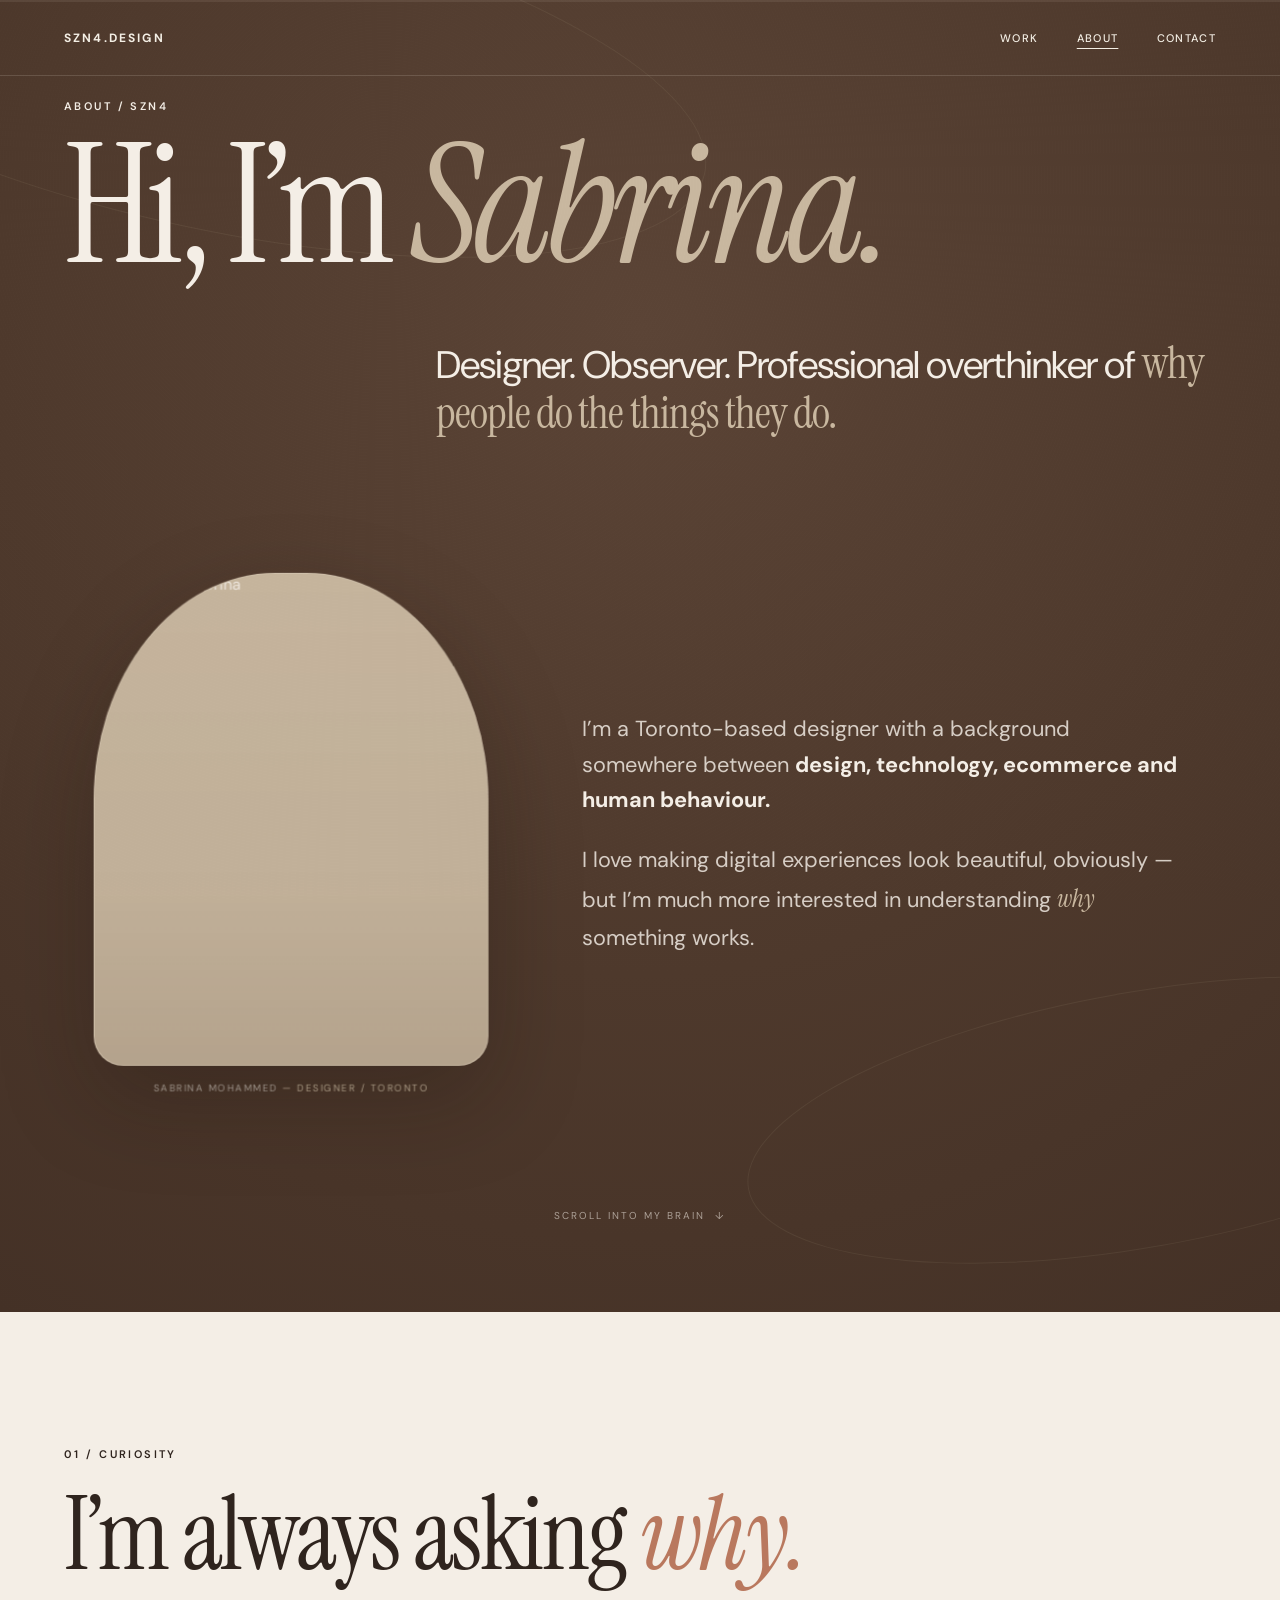
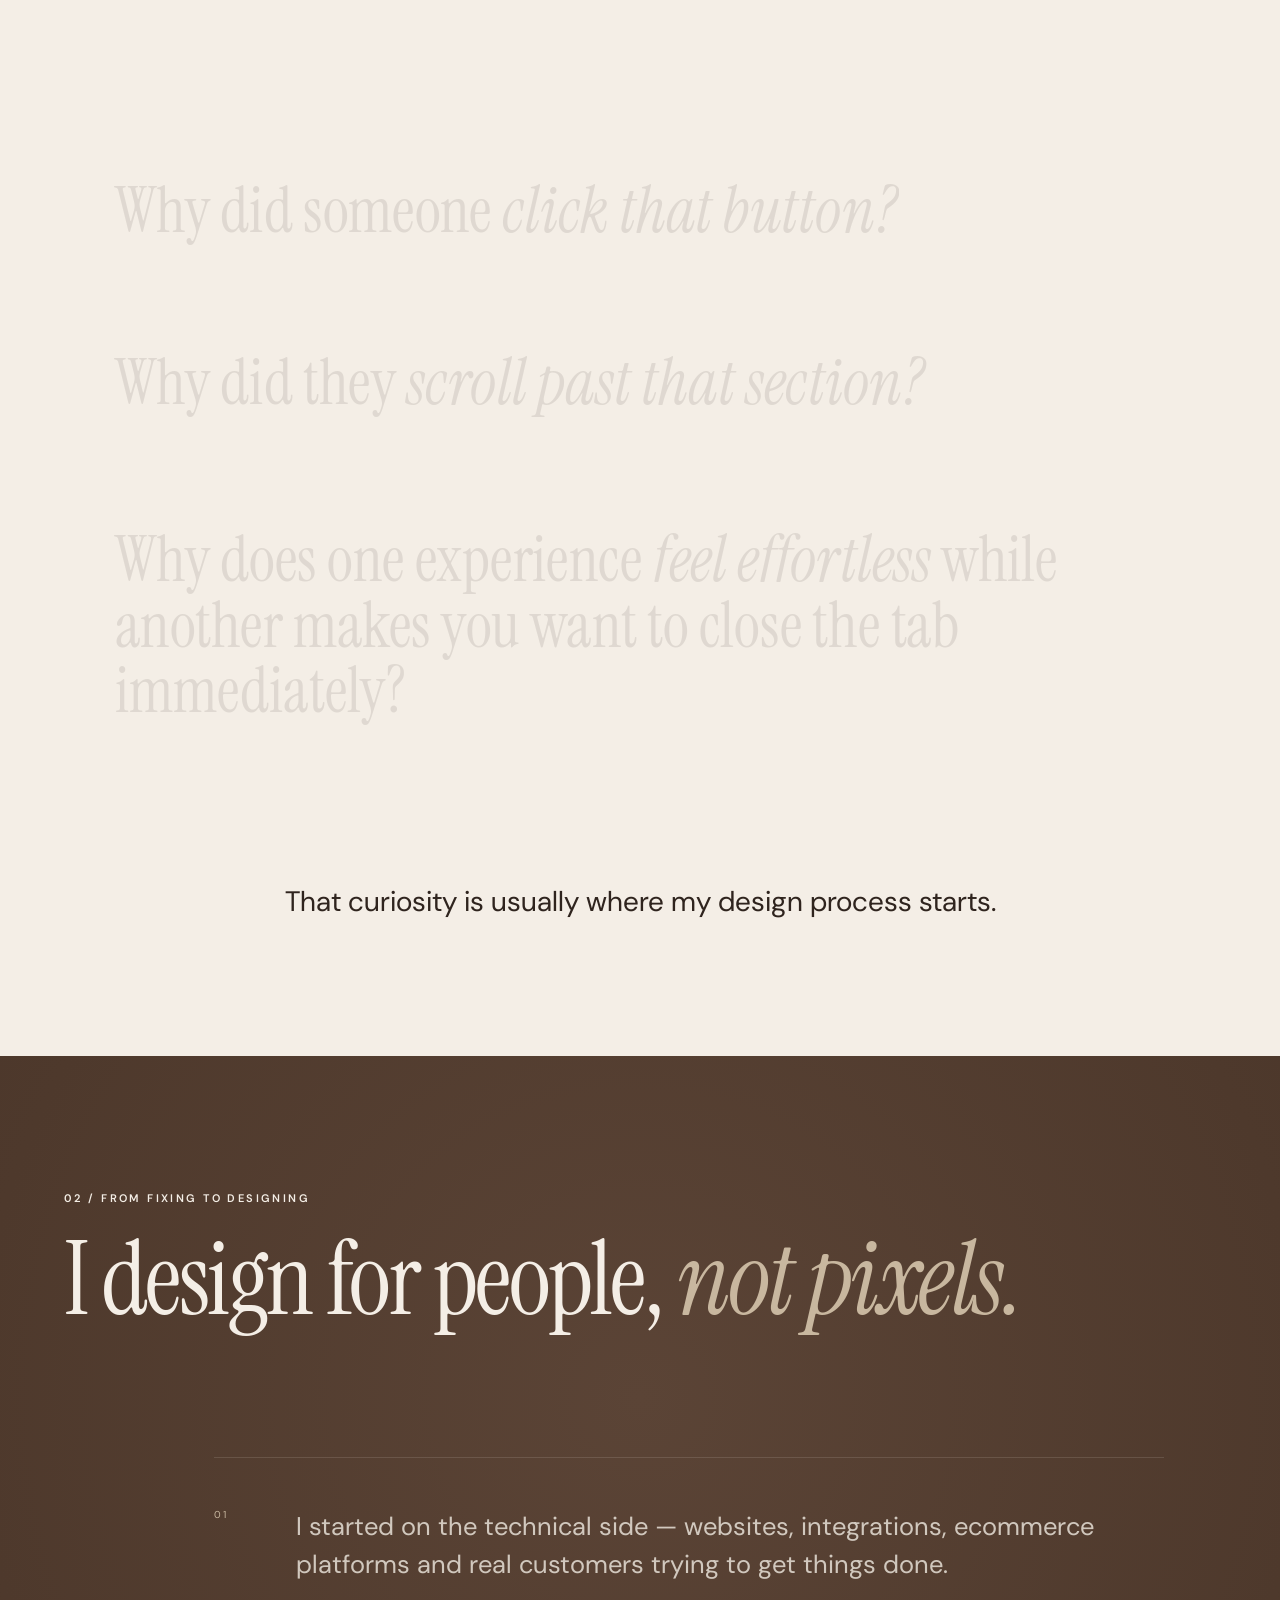
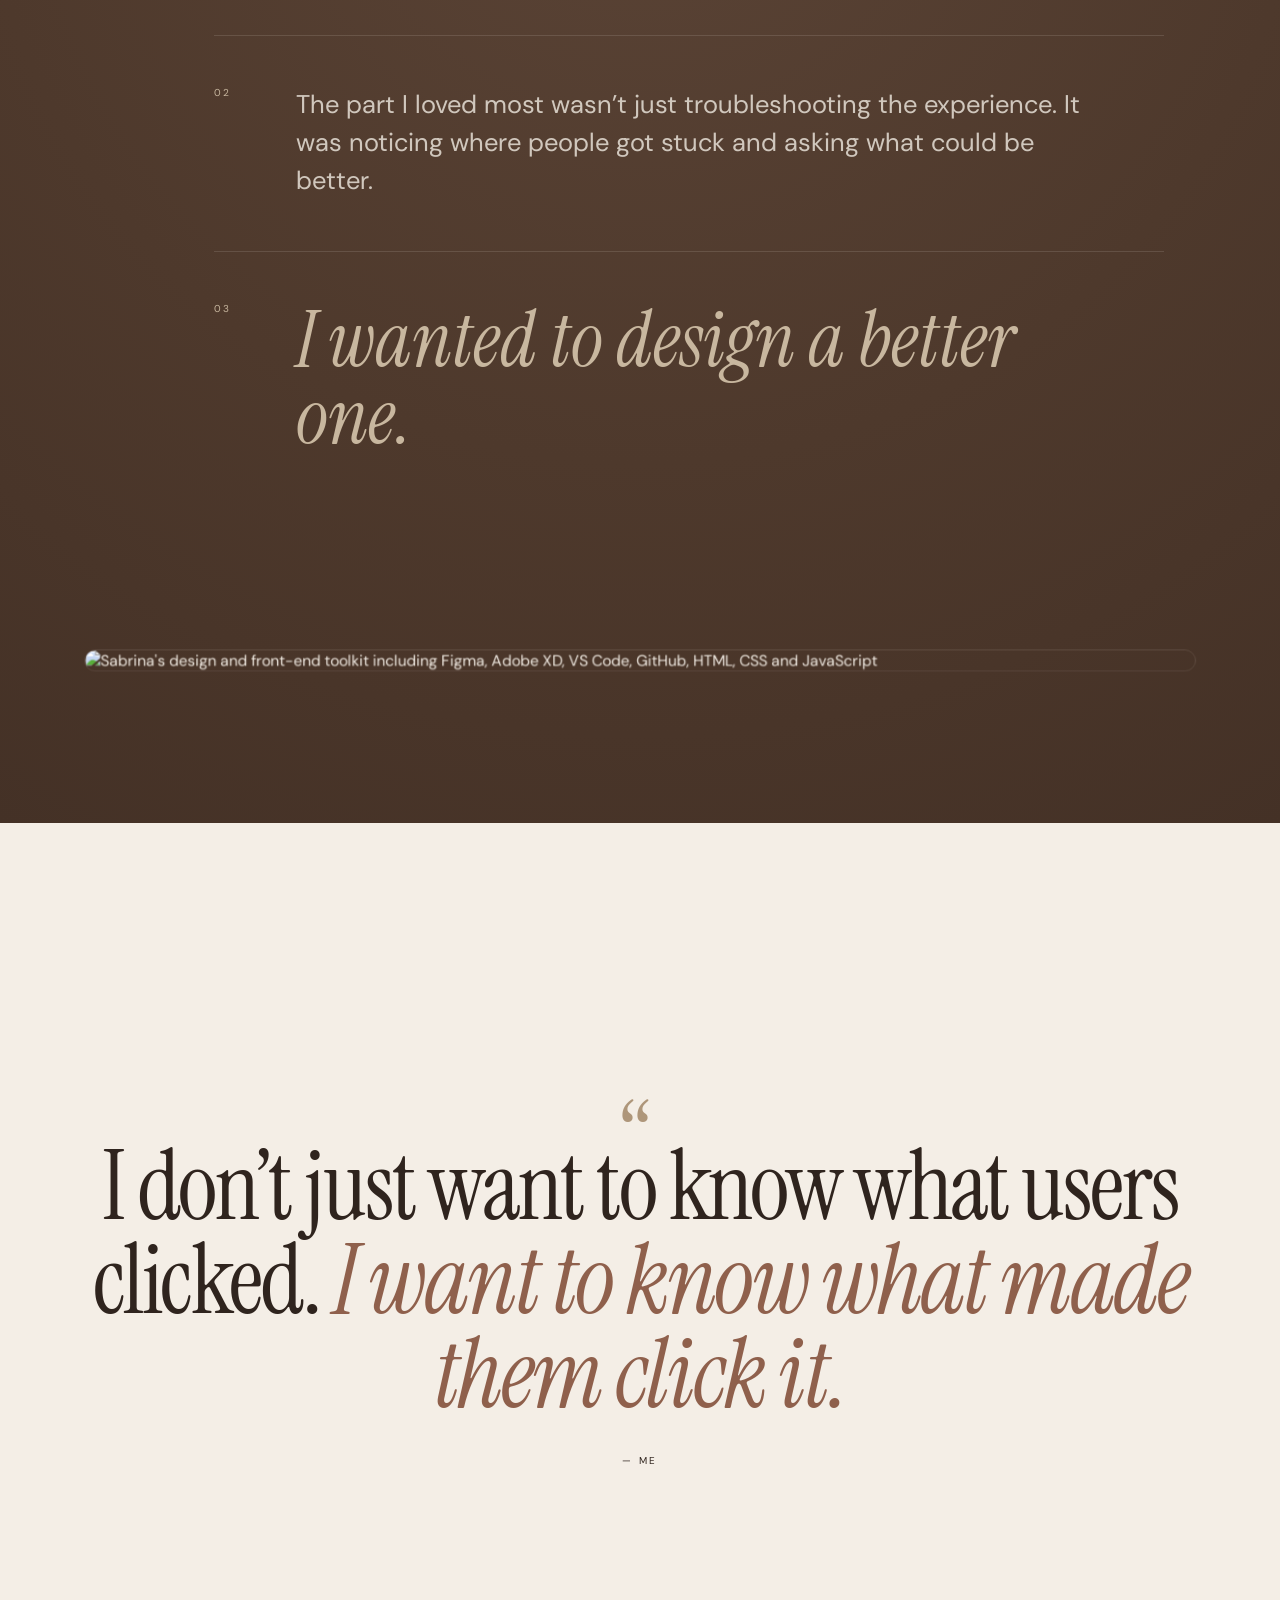
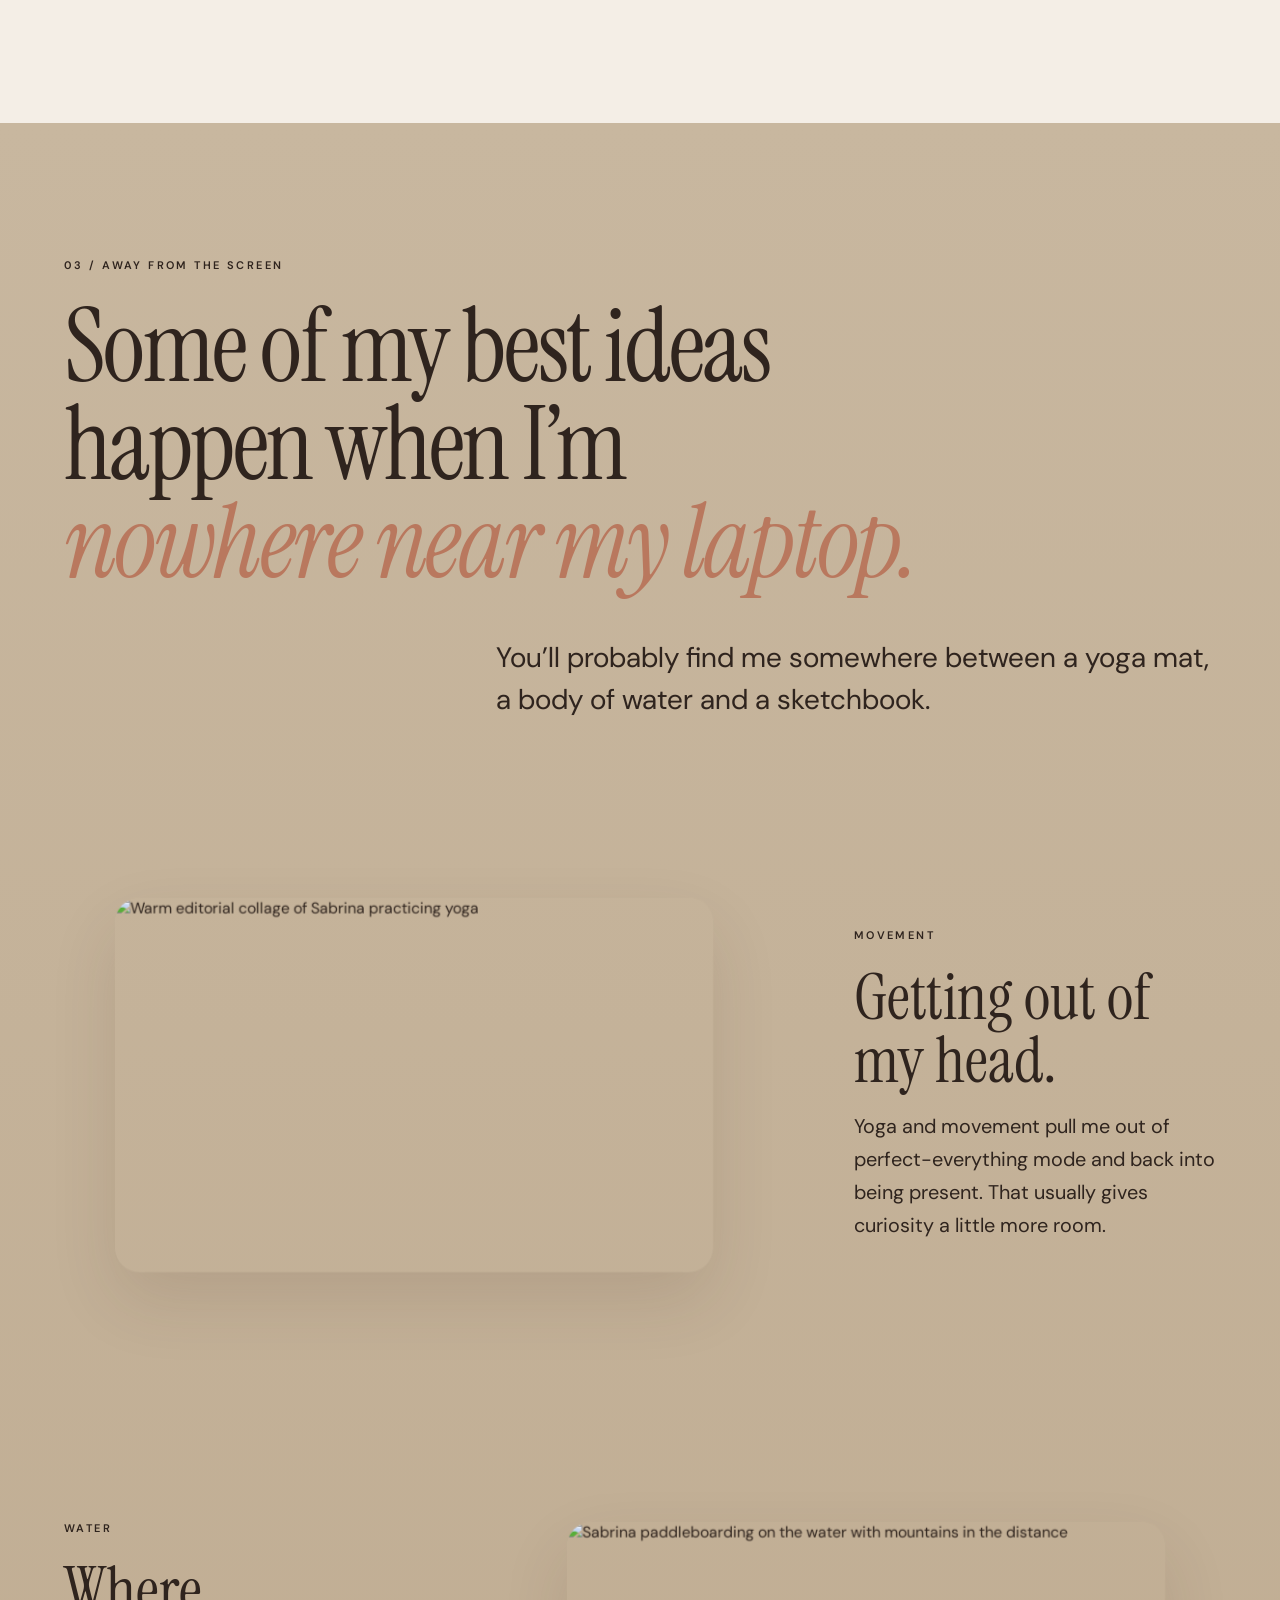
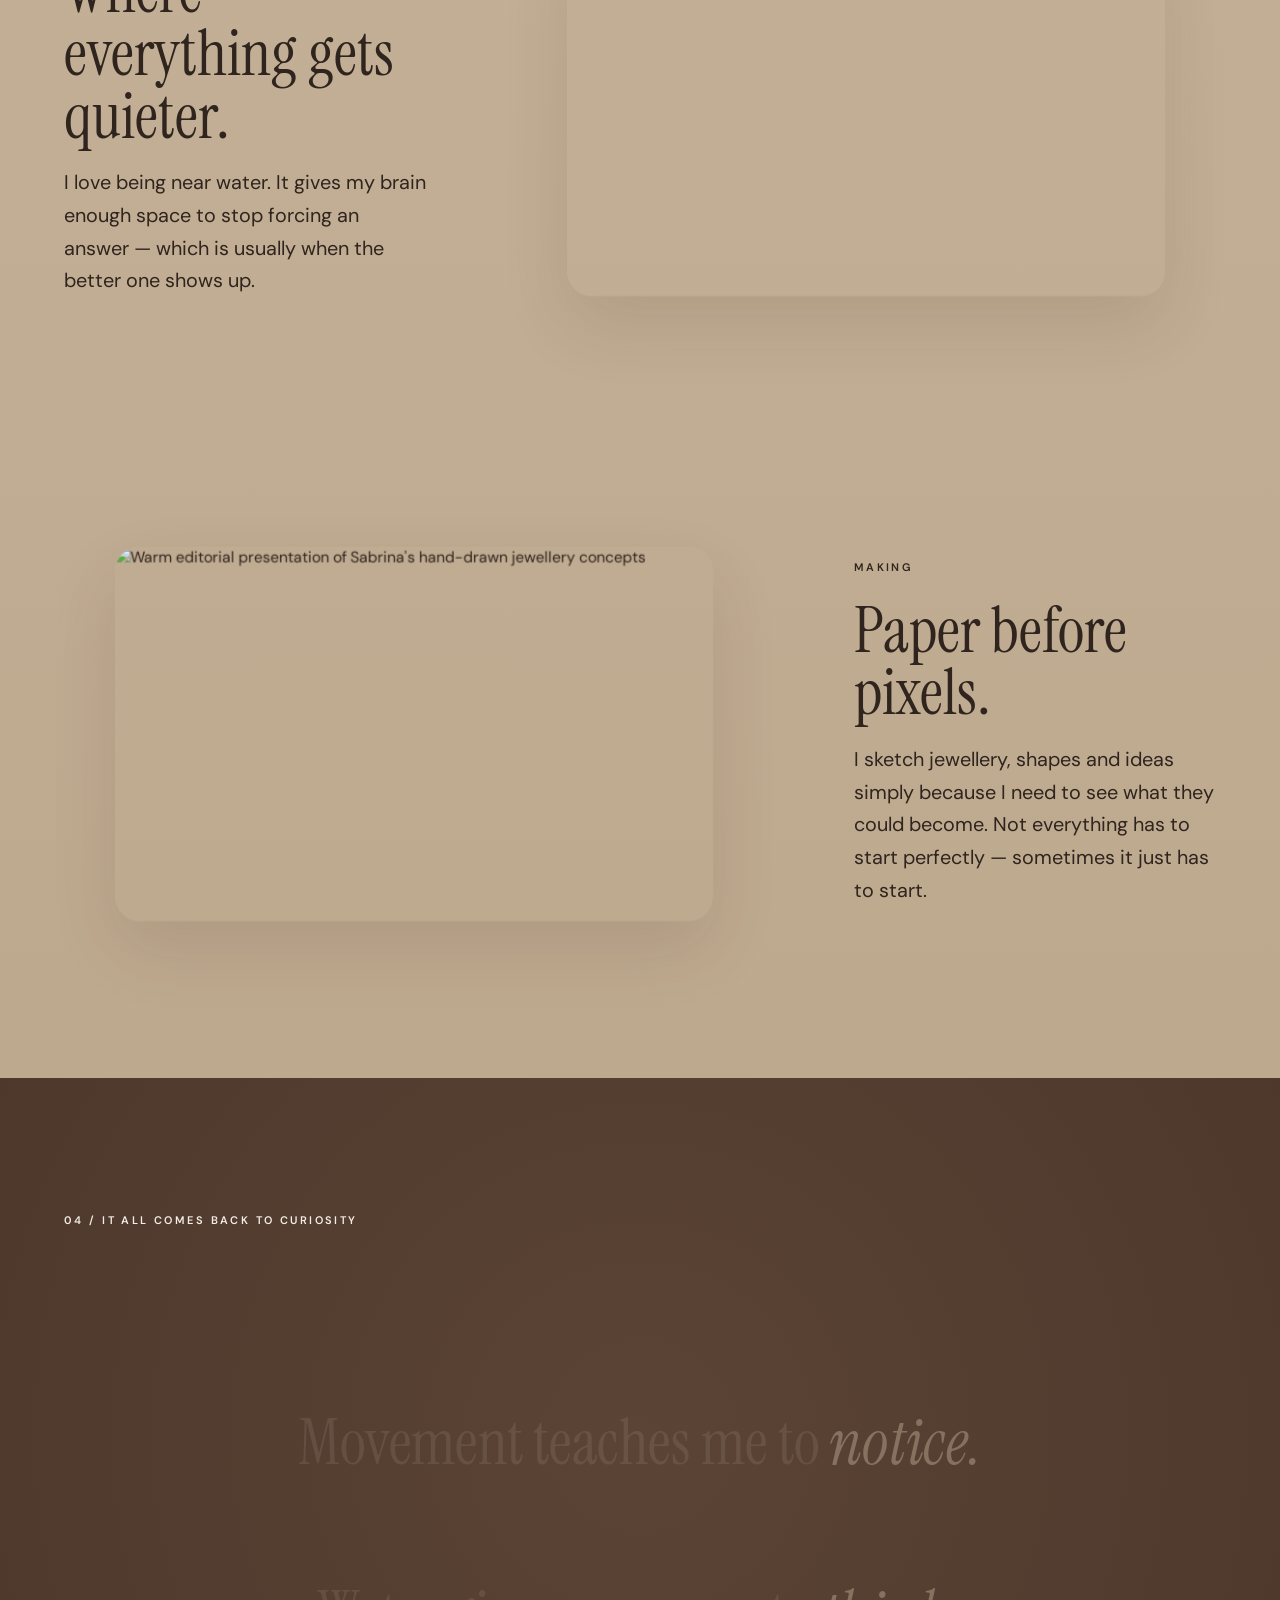
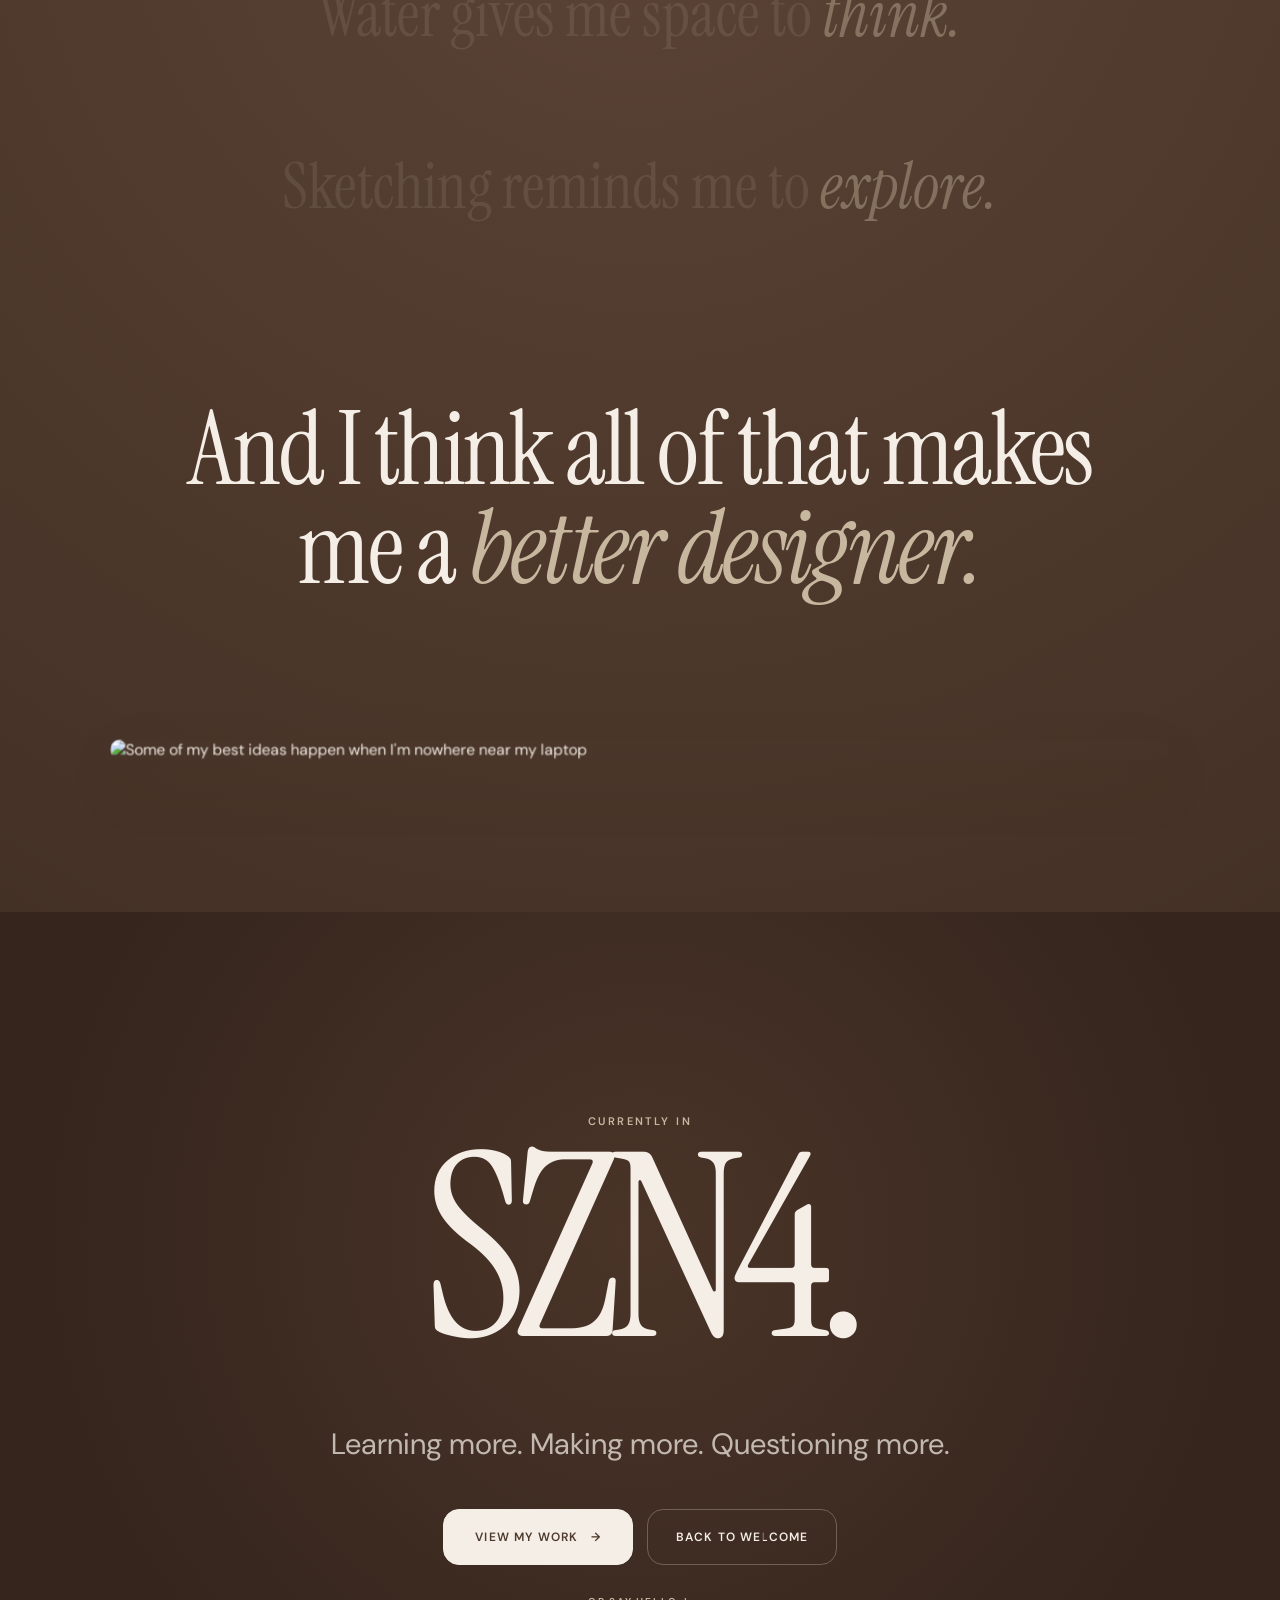
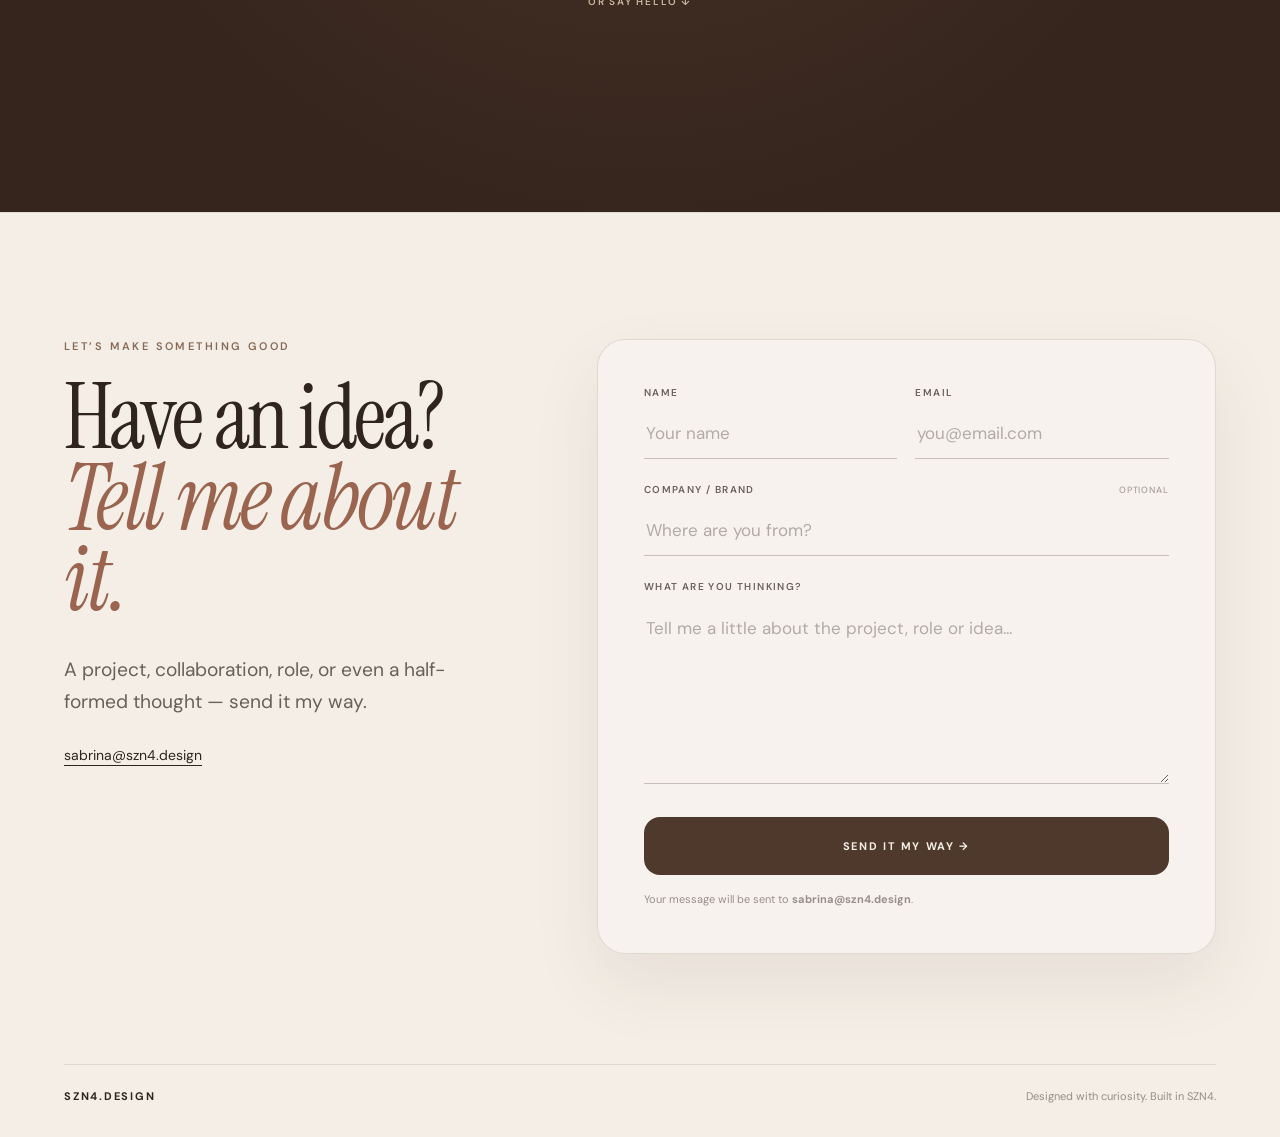
==== about-me/index.html @ 67b8a029 "Migrate all portfolio case studies to Vercel without chatbot" ====
<!DOCTYPE html>

<html lang="en">
<head>
<meta charset="utf-8"/>
<meta content="width=device-width, initial-scale=1, viewport-fit=cover" name="viewport"/>
<meta content="#4E392C" name="theme-color"/>
<meta content="About Sabrina — designer, observer, and professional overthinker of why people do the things they do." name="description"/>
<title>About Sabrina — SZN4.DESIGN</title>
<link href="https://fonts.googleapis.com" rel="preconnect"/>
<link crossorigin="" href="https://fonts.gstatic.com" rel="preconnect"/>
<link href="https://fonts.googleapis.com/css2?family=DM+Sans:wght@400;500;600;700&amp;family=Instrument+Serif:ital@0;1&amp;display=swap" rel="stylesheet"/>
<link href="/about-me/styles.css" rel="stylesheet"/>
<link href="/assets/site.css" rel="stylesheet"/><link href="https://www.szn4.design/about-me/" rel="canonical"/></head>
<body>
<div aria-hidden="true" class="grain"></div>
<div aria-hidden="true" class="scroll-progress"><span id="progressBar"></span></div>
<a class="skip-link" href="#main">Skip to content</a><header class="portfolio-nav"><a aria-label="SZN4 home" class="wordmark" href="/">SZN4.DESIGN</a><nav aria-label="Primary navigation"><a href="/ui-ux-projects/">Work</a><a aria-current="page" href="/about-me/">About</a><a href="/about-me/#contact">Contact</a></nav></header>
<main id="main">
<!-- CHAPTER 1: INTRO -->
<section class="chapter hero theme-dark" data-theme="dark">
<div aria-hidden="true" class="orbit orbit-a"></div>
<div aria-hidden="true" class="orbit orbit-b"></div>
<div class="hero-inner">
<p class="eyebrow reveal">ABOUT / SZN4</p>
<h1 class="hero-title reveal">
          Hi, I’m <em>Sabrina.</em>
</h1>
<p class="hero-deck reveal">
          Designer. Observer. Professional overthinker of
          <span>why people do the things they do.</span>
</p>
<div class="hero-profile">
<figure class="hero-portrait reveal image-focus">
<div class="portrait-frame">
<img alt="Portrait of Sabrina" fetchpriority="high" src="/about-me/assets/headshot-original.webp"/>
</div>
<figcaption>
              Sabrina Mohammed <span>— Designer / Toronto</span>
</figcaption>
</figure>
<div class="hero-intro reveal">
<p>
              I’m a Toronto-based designer with a background somewhere between
              <strong>design, technology, ecommerce and human behaviour.</strong>
</p>
<p>
              I love making digital experiences look beautiful, obviously —
              but I’m much more interested in understanding <em>why</em> something works.
            </p>
</div>
</div>
<a class="scroll-hint" href="#curiosity">
          SCROLL INTO MY BRAIN <span aria-hidden="true">↓</span>
</a>
</div>
</section>
<!-- CHAPTER 2: CURIOSITY -->
<section class="chapter theme-cream curiosity-section" data-theme="cream" id="curiosity">
<div class="section-shell">
<p class="eyebrow reveal">01 / CURIOSITY</p>
<h2 class="display-serif reveal">
          I’m always asking <em>why.</em>
</h2>
<div aria-label="Questions that shape Sabrina's design process" class="question-stack">
<p class="focus-line">Why did someone <em>click that button?</em></p>
<p class="focus-line">Why did they <em>scroll past that section?</em></p>
<p class="focus-line">
            Why does one experience <em>feel effortless</em> while another makes you
            want to close the tab immediately?
          </p>
</div>
<p class="chapter-close reveal">
          That curiosity is usually where my design process starts.
        </p>
</div>
</section>
<!-- CHAPTER 3: PROFESSIONAL STORY -->
<section class="chapter theme-dark story-section" data-theme="dark">
<div class="section-shell story-grid">
<div class="story-copy">
<p class="eyebrow reveal">02 / FROM FIXING TO DESIGNING</p>
<h2 class="display-serif reveal">I design for people, <em>not pixels.</em></h2>
<div class="story-steps">
<div class="story-step reveal">
<span>01</span>
<p>
                I started on the technical side — websites, integrations,
                ecommerce platforms and real customers trying to get things done.
              </p>
</div>
<div class="story-step reveal">
<span>02</span>
<p>
                The part I loved most wasn’t just troubleshooting the experience.
                It was noticing where people got stuck and asking what could be better.
              </p>
</div>
<div class="story-step story-step-big reveal">
<span>03</span>
<p><em>I wanted to design a better one.</em></p>
</div>
</div>
</div>
<figure class="tools-card reveal image-focus">
<img alt="Sabrina's design and front-end toolkit including Figma, Adobe XD, VS Code, GitHub, HTML, CSS and JavaScript" loading="lazy" src="/about-me/assets/tools-editorial.webp"/>
</figure>
</div>
</section>
<!-- CHAPTER BREAK: QUOTE -->
<section class="chapter quote-chapter theme-cream" data-theme="cream">
<div class="quote-wrap">
<p class="quote-mark reveal">“</p>
<blockquote class="reveal">
          I don’t just want to know what users clicked.
          <em>I want to know what made them click it.</em>
</blockquote>
<p class="quote-credit reveal">— ME</p>
</div>
</section>
<!-- CHAPTER 4: AWAY FROM SCREEN -->
<section class="chapter theme-sand offscreen-section" data-theme="sand">
<div class="section-shell">
<p class="eyebrow reveal">03 / AWAY FROM THE SCREEN</p>
<h2 class="display-serif reveal">
          Some of my best ideas happen when I’m
          <em>nowhere near my laptop.</em>
</h2>
<p class="section-lede reveal">
          You’ll probably find me somewhere between a yoga mat, a body of water
          and a sketchbook.
        </p>
<div class="life-story">
<article class="life-row">
<figure class="life-image reveal image-focus">
<img alt="Warm editorial collage of Sabrina practicing yoga" loading="lazy" src="/about-me/assets/yoga-editorial-user.webp"/>
</figure>
<div class="life-copy reveal">
<p class="mini-label">MOVEMENT</p>
<h3>Getting out of my head.</h3>
<p>
                Yoga and movement pull me out of perfect-everything mode and back
                into being present. That usually gives curiosity a little more room.
              </p>
</div>
</article>
<article class="life-row life-row-reverse">
<figure class="life-image reveal image-focus">
<img alt="Sabrina paddleboarding on the water with mountains in the distance" loading="lazy" src="/about-me/assets/water-editorial.webp"/>
</figure>
<div class="life-copy reveal">
<p class="mini-label">WATER</p>
<h3>Where everything gets quieter.</h3>
<p>
                I love being near water. It gives my brain enough space to stop
                forcing an answer — which is usually when the better one shows up.
              </p>
</div>
</article>
<article class="life-row">
<figure class="life-image reveal image-focus">
<img alt="Warm editorial presentation of Sabrina's hand-drawn jewellery concepts" loading="lazy" src="/about-me/assets/sketches-editorial.webp"/>
</figure>
<div class="life-copy reveal">
<p class="mini-label">MAKING</p>
<h3>Paper before pixels.</h3>
<p>
                I sketch jewellery, shapes and ideas simply because I need to see
                what they could become. Not everything has to start perfectly —
                sometimes it just has to start.
              </p>
</div>
</article>
</div>
</div>
</section>
<!-- CHAPTER 5: TIE IT TOGETHER -->
<section class="chapter theme-dark synthesis-section" data-theme="dark">
<div class="section-shell synthesis">
<p class="eyebrow reveal">04 / IT ALL COMES BACK TO CURIOSITY</p>
<div class="synthesis-lines">
<p class="focus-line">Movement teaches me to <em>notice.</em></p>
<p class="focus-line">Water gives me space to <em>think.</em></p>
<p class="focus-line">Sketching reminds me to <em>explore.</em></p>
</div>
<h2 class="display-serif final-thought reveal">
          And I think all of that makes me a
          <em>better designer.</em>
</h2>
<figure class="ideas-banner reveal image-focus">
<img alt="Some of my best ideas happen when I'm nowhere near my laptop" loading="lazy" src="/about-me/assets/ideas-banner.webp"/>
</figure>
</div>
</section>
<!-- CHAPTER 6: ENDING -->
<section class="chapter finale theme-deep" data-theme="deep">
<div class="finale-inner">
<p class="eyebrow reveal">CURRENTLY IN</p>
<h2 class="szn4 reveal">SZN4.</h2>
<p class="finale-copy reveal">
          Learning more. Making more. Questioning more.
        </p>
<div class="finale-actions reveal">
<a class="button button-primary" href="/ui-ux-projects/">
            VIEW MY WORK <span aria-hidden="true">→</span>
</a>
<a class="button button-secondary" href="/">
            BACK TO WELCOME
          </a>
</div>
<a class="text-link reveal" href="#contact">OR SAY HELLO ↓</a>
</div>
</section>
</main>
<footer class="contact-footer" id="contact">
<div class="contact-shell">
<div class="contact-intro reveal">
<p class="eyebrow">LET’S MAKE SOMETHING GOOD</p>
<h2>Have an idea?<br/><em>Tell me about it.</em></h2>
<p>
          A project, collaboration, role, or even a half-formed thought —
          send it my way.
        </p>
<a class="contact-email" href="mailto:sabrina@szn4.design">
          sabrina@szn4.design
        </a>
</div>
<form action="https://formsubmit.co/sabrina@szn4.design" class="contact-form reveal" method="POST">
<input name="_subject" type="hidden" value="New portfolio inquiry — SZN4.DESIGN"/>
<input name="_template" type="hidden" value="table"/>
<input name="_captcha" type="hidden" value="false"/>
<input name="_next" type="hidden" value="https://www.szn4.design/about-me/?sent=1#contact"/>
<input aria-hidden="true" aria-label="Leave this field empty" autocomplete="off" class="honeypot" name="_honey" tabindex="-1" type="text"/>
<div class="form-row">
<label>
<span>Name</span>
<input autocomplete="name" name="name" placeholder="Your name" required="" type="text"/>
</label>
<label>
<span>Email</span>
<input autocomplete="email" name="email" placeholder="you@email.com" required="" type="email"/>
</label>
</div>
<label>
<span>Company / Brand <small>optional</small></span>
<input autocomplete="organization" name="company" placeholder="Where are you from?" type="text"/>
</label>
<label>
<span>What are you thinking?</span>
<textarea name="message" placeholder="Tell me a little about the project, role or idea..." required="" rows="6"></textarea>
</label>
<button class="form-submit" type="submit">
          SEND IT MY WAY <span aria-hidden="true">→</span>
</button>
<p class="form-note">
          Your message will be sent to <strong>sabrina@szn4.design</strong>.
        </p>
<p class="form-success" hidden="" id="formSuccess" role="status">
          Thank you — your note is on its way. ✦
        </p>
</form>
</div>
<div class="footer-bottom">
<a class="footer-wordmark" href="/">SZN4.DESIGN</a>
<p>Designed with curiosity. Built in SZN4.</p>
</div>
</footer>
<script src="/about-me/script.js"></script>
</body>
</html>
---- about-me/styles.css ----
/* ======================================================
   SZN4 ABOUT — STORYTELLING V1
   Editorial + warm + responsive
   ====================================================== */

:root {
  --brown: #4E392C;
  --brown-soft: #5B4436;
  --brown-deep: #35251D;
  --cream: #F4EEE6;
  --cream-2: #EDE2D4;
  --sand: #C8B79F;
  --sand-deep: #AE967A;
  --ink: #2F241E;
  --terracotta: #B9785E;
  --page: clamp(20px, 5vw, 74px);
  --shell: 1280px;
  --radius: clamp(18px, 2vw, 30px);
}

* { box-sizing: border-box; }

html {
  scroll-behavior: smooth;
  background: var(--brown);
}

body {
  margin: 0;
  overflow-x: hidden;
  background: var(--brown);
  color: var(--cream);
  font-family: "DM Sans", Arial, sans-serif;
  transition: background-color .75s ease, color .75s ease;
}

img {
  display: block;
  width: 100%;
  height: auto;
}

a { color: inherit; }

::selection {
  background: var(--terracotta);
  color: var(--cream);
}

/* ---------- GLOBAL AMBIENCE ---------- */

.grain {
  position: fixed;
  inset: 0;
  z-index: 30;
  pointer-events: none;
  opacity: .025;
  mix-blend-mode: soft-light;
  background-image:
    repeating-radial-gradient(
      circle at 30% 20%,
      rgba(255,255,255,.95) 0 .65px,
      transparent .65px 3px
    );
}

.scroll-progress {
  position: fixed;
  top: 0;
  left: 0;
  right: 0;
  height: 2px;
  z-index: 100;
  background: rgba(244,238,230,.08);
}

.scroll-progress span {
  display: block;
  width: 0;
  height: 100%;
  background: var(--sand);
  transform-origin: left;
}

.site-nav {
  position: fixed;
  z-index: 90;
  inset: 0 0 auto;
  padding:
    max(18px, env(safe-area-inset-top))
    var(--page)
    16px;
  display: flex;
  align-items: center;
  justify-content: space-between;
  gap: 24px;
  color: var(--cream);
  mix-blend-mode: difference;
  pointer-events: none;
}

.site-nav a { pointer-events: auto; }

.wordmark {
  font-size: 12px;
  font-weight: 700;
  letter-spacing: .17em;
  text-decoration: none;
}

.site-nav nav {
  display: flex;
  gap: 22px;
}

.site-nav nav a {
  font-size: 11px;
  letter-spacing: .15em;
  text-transform: uppercase;
  text-decoration: none;
  opacity: .6;
  transition: opacity .2s ease;
}

.site-nav nav a:hover,
.site-nav nav a.is-current { opacity: 1; }

.chapter {
  position: relative;
  min-height: 100svh;
  overflow: clip;
}

.section-shell {
  width: min(calc(100% - (var(--page) * 2)), var(--shell));
  margin-inline: auto;
  padding-block: clamp(110px, 15vh, 190px);
}

/* ---------- THEMES ---------- */

.theme-dark {
  background:
    radial-gradient(circle at 50% 25%, var(--brown-soft), var(--brown) 55%, #443126 100%);
  color: var(--cream);
}

.theme-cream {
  background: var(--cream);
  color: var(--ink);
}

.theme-sand {
  background:
    linear-gradient(180deg, #C8B79F 0%, #BDA98E 100%);
  color: #2F241E;
}

.theme-deep {
  background:
    radial-gradient(circle at 50% 36%, #4A3428 0%, var(--brown-deep) 70%);
  color: var(--cream);
}

/* ---------- TYPE ---------- */

.eyebrow,
.mini-label {
  margin: 0 0 24px;
  font-size: 11px;
  line-height: 1.4;
  font-weight: 600;
  letter-spacing: .22em;
  text-transform: uppercase;
}

.display-serif {
  margin: 0;
  max-width: 1050px;
  font-family: "Instrument Serif", Georgia, serif;
  font-size: clamp(54px, 8vw, 118px);
  line-height: .96;
  font-weight: 400;
  letter-spacing: -.025em;
  text-wrap: balance;
}

.display-serif em {
  font-weight: 400;
  color: var(--terracotta);
}

.theme-dark .display-serif em,
.theme-deep .display-serif em {
  color: var(--sand);
}

/* ---------- REVEALS ---------- */

.motion-ready .reveal {
  opacity: 0;
  transform: translateY(30px);
  filter: blur(4px);
  transition:
    opacity .85s cubic-bezier(.2,.7,.2,1),
    transform .85s cubic-bezier(.2,.7,.2,1),
    filter .85s cubic-bezier(.2,.7,.2,1);
}

.reveal.is-visible {
  opacity: 1;
  transform: translateY(0);
  filter: blur(0);
}

.image-focus {
  --image-scale: .965;
  transform: scale(var(--image-scale));
  will-change: transform;
}

/* ---------- HERO ---------- */

.hero {
  display: grid;
  place-items: center;
  padding: max(90px, 11vh) var(--page) 10vh;
}

.hero-inner {
  width: min(100%, var(--shell));
  position: relative;
  z-index: 2;
}

.hero-title {
  margin: 0;
  font-family: "Instrument Serif", Georgia, serif;
  font-size: clamp(76px, 13vw, 190px);
  line-height: .82;
  font-weight: 400;
  letter-spacing: -.04em;
}

.hero-title em {
  font-weight: 400;
  color: var(--sand);
}

.hero-deck {
  width: min(780px, 100%);
  margin: clamp(32px, 5vw, 64px) 0 0 auto;
  font-size: clamp(23px, 3vw, 43px);
  line-height: 1.15;
  letter-spacing: -.025em;
}

.hero-deck span {
  font-family: "Instrument Serif", Georgia, serif;
  font-size: 1.14em;
  color: var(--sand);
}


.hero-intro {
  display: grid;
  gap: 24px;
  width: 100%;
  margin: 0;
  font-size: clamp(18px, 1.7vw, 24px);
  line-height: 1.65;
  color: rgba(244,238,230,.82);
}

.hero-intro p { margin: 0; }
.hero-intro strong { color: var(--cream); }
.hero-intro em {
  font-family: "Instrument Serif", Georgia, serif;
  font-size: 1.15em;
  color: var(--sand);
}

.scroll-hint {
  width: fit-content;
  margin: clamp(58px, 9vw, 110px) auto 0;
  display: flex;
  gap: 10px;
  align-items: center;
  text-decoration: none;
  font-size: 10px;
  letter-spacing: .20em;
  opacity: .58;
  transition: opacity .2s ease;
}

.scroll-hint:hover { opacity: 1; }

.orbit {
  position: absolute;
  z-index: 0;
  border: 1px solid rgba(200,183,159,.09);
  border-radius: 50%;
  pointer-events: none;
}

.orbit-a {
  width: 78vw;
  height: 25vw;
  left: -22vw;
  top: -7vw;
  transform: rotate(12deg);
}

.orbit-b {
  width: 62vw;
  height: 20vw;
  right: -20vw;
  bottom: 5vw;
  transform: rotate(-10deg);
}


.hero-profile {
  display: grid;
  grid-template-columns: minmax(280px, .78fr) minmax(0, 1.18fr);
  align-items: center;
  gap: clamp(40px, 7vw, 110px);
  width: min(100%, 1100px);
  margin: clamp(70px, 10vw, 130px) auto 0;
}

.hero-portrait {
  margin: 0;
}

.portrait-frame {
  position: relative;
  overflow: hidden;
  width: min(100%, 430px);
  margin-inline: auto;
  border-radius: 46% 46% 30px 30px;
  border: 1px solid rgba(244,238,230,.16);
  background: var(--sand);
  box-shadow: 0 35px 95px rgba(24,14,10,.26);
}

.portrait-frame::after {
  content: "";
  position: absolute;
  inset: 0;
  pointer-events: none;
  background:
    linear-gradient(
      180deg,
      rgba(78,57,44,.02) 0%,
      rgba(78,57,44,.05) 65%,
      rgba(78,57,44,.14) 100%
    );
  mix-blend-mode: multiply;
}

.portrait-frame img {
  aspect-ratio: 4 / 5;
  object-fit: cover;
  object-position: center 23%;
}

.hero-portrait figcaption {
  margin-top: 16px;
  font-size: 10px;
  letter-spacing: .15em;
  text-transform: uppercase;
  color: rgba(244,238,230,.66);
  text-align: center;
}

.hero-portrait figcaption span {
  color: var(--sand);
}

/* ---------- CURIOSITY ---------- */

.curiosity-section .display-serif {
  margin-bottom: clamp(70px, 11vw, 150px);
}

.question-stack {
  width: min(100%, 1050px);
  margin: 0 auto clamp(75px, 11vw, 150px);
}

.focus-line {
  margin: 0;
  padding-block: clamp(28px, 4vw, 56px);
  font-family: "Instrument Serif", Georgia, serif;
  font-size: clamp(37px, 5.2vw, 76px);
  line-height: 1.05;
  color: rgba(47,36,30,.25);
  transform: scale(.94);
  transform-origin: center left;
  transition:
    color .4s ease,
    transform .4s ease,
    opacity .4s ease;
}

.focus-line em {
  font-weight: 400;
}

.focus-line.is-focused {
  color: var(--ink);
  transform: scale(1);
}

.ideas-banner {
  overflow: hidden;
  border-radius: var(--radius);
  border: 1px solid rgba(78,57,44,.14);
  box-shadow: 0 25px 65px rgba(78,57,44,.10);
}


.chapter-close {
  width: min(780px, 100%);
  margin: clamp(60px, 8vw, 100px) auto 0;
  text-align: center;
  font-size: clamp(20px, 2.2vw, 31px);
  line-height: 1.4;
}

/* ---------- STORY ---------- */

.story-grid {
  display: grid;
  gap: clamp(70px, 10vw, 150px);
}

.story-copy {
  width: min(100%, 1100px);
}

.story-steps {
  width: min(100%, 950px);
  margin: clamp(70px, 10vw, 140px) 0 0 auto;
}

.story-step {
  display: grid;
  grid-template-columns: 60px 1fr;
  gap: 22px;
  padding: clamp(28px, 4vw, 50px) 0;
  border-top: 1px solid rgba(244,238,230,.13);
}

.story-step > span {
  font-size: 10px;
  letter-spacing: .16em;
  color: var(--sand);
}

.story-step p {
  margin: 0;
  max-width: 820px;
  font-size: clamp(19px, 2vw, 29px);
  line-height: 1.5;
  color: rgba(244,238,230,.78);
}

.story-step-big p {
  font-family: "Instrument Serif", Georgia, serif;
  font-size: clamp(45px, 6vw, 90px);
  line-height: 1;
  color: var(--cream);
}

.story-step-big em {
  color: var(--sand);
  font-weight: 400;
}

.tools-card {
  width: min(100%, 1180px);
  margin-inline: auto;
  border-radius: var(--radius);
  overflow: hidden;
  border: 1px solid rgba(244,238,230,.12);
}

/* ---------- QUOTE ---------- */

.quote-chapter {
  display: grid;
  place-items: center;
  padding: clamp(100px, 16vh, 190px) var(--page);
}

.quote-wrap {
  width: min(100%, 1100px);
  text-align: center;
}

.quote-mark {
  margin: 0;
  font-family: "Instrument Serif", Georgia, serif;
  font-size: 100px;
  height: 60px;
  color: var(--sand-deep);
}

blockquote {
  margin: 0 auto;
  font-family: "Instrument Serif", Georgia, serif;
  font-size: clamp(49px, 7.5vw, 108px);
  line-height: .98;
  letter-spacing: -.025em;
}

blockquote em {
  font-weight: 400;
  color: #8F604C;
}

.quote-credit {
  margin: 32px 0 clamp(65px, 9vw, 110px);
  font-size: 10px;
  letter-spacing: .24em;
}


/* ---------- LIFE STORY ---------- */

.offscreen-section .display-serif {
  max-width: 1120px;
}

.section-lede {
  width: min(720px, 100%);
  margin: 44px 0 clamp(90px, 12vw, 160px) auto;
  font-size: clamp(20px, 2.2vw, 30px);
  line-height: 1.5;
}

.life-story {
  display: grid;
  gap: clamp(110px, 16vw, 220px);
}

.life-row {
  display: grid;
  grid-template-columns: minmax(0, 1.45fr) minmax(280px, .75fr);
  align-items: center;
  gap: clamp(36px, 7vw, 100px);
}

.life-row-reverse {
  grid-template-columns: minmax(280px, .75fr) minmax(0, 1.45fr);
}

.life-row-reverse .life-image { order: 2; }
.life-row-reverse .life-copy { order: 1; }

.life-image {
  border-radius: var(--radius);
  overflow: hidden;
  box-shadow: 0 30px 70px rgba(64,43,30,.12);
}

.life-image img {
  aspect-ratio: 16 / 10;
  object-fit: cover;
}

.life-copy h3 {
  margin: 0 0 18px;
  font-family: "Instrument Serif", Georgia, serif;
  font-size: clamp(44px, 5vw, 76px);
  font-weight: 400;
  line-height: .98;
}

.life-copy p:not(.mini-label) {
  margin: 0;
  font-size: clamp(17px, 1.55vw, 22px);
  line-height: 1.65;
  max-width: 500px;
}

/* ---------- SYNTHESIS ---------- */

.synthesis .synthesis-lines {
  margin: clamp(70px, 10vw, 130px) auto;
  width: min(100%, 1000px);
}

.synthesis .focus-line {
  color: rgba(244,238,230,.22);
  transform-origin: center;
  text-align: center;
}

.synthesis .focus-line.is-focused {
  color: var(--cream);
}

.synthesis .focus-line em { color: var(--sand); }

.final-thought {
  margin: 0 auto clamp(80px, 11vw, 140px);
  text-align: center;
}

.ideas-banner {
  margin-inline: auto;
  width: min(100%, 1100px);
}

/* ---------- FINALE ---------- */

.finale {
  min-height: 100svh;
  display: grid;
  place-items: center;
  padding: 110px var(--page);
}

.finale-inner {
  width: min(100%, 1000px);
  text-align: center;
}

.finale-inner .eyebrow { color: var(--sand); }

.szn4 {
  margin: 0;
  font-family: "Instrument Serif", Georgia, serif;
  font-size: clamp(110px, 20vw, 300px);
  line-height: .75;
  font-weight: 400;
  letter-spacing: -.055em;
}

.finale-copy {
  margin: clamp(45px, 7vw, 80px) auto 0;
  font-size: clamp(20px, 2.3vw, 32px);
  color: rgba(244,238,230,.72);
}

.finale-actions {
  margin-top: 46px;
  display: flex;
  justify-content: center;
  flex-wrap: wrap;
  gap: 14px;
}

.button {
  min-width: 190px;
  min-height: 56px;
  padding: 0 27px;
  display: inline-flex;
  align-items: center;
  justify-content: center;
  gap: 12px;
  border-radius: 16px;
  font-size: 12px;
  font-weight: 600;
  letter-spacing: .10em;
  text-decoration: none;
  transition:
    transform .25s ease,
    background-color .25s ease,
    color .25s ease,
    border-color .25s ease;
}

.button:hover { transform: translateY(-2px); }

.button-primary {
  background: var(--cream);
  color: var(--brown);
  border: 1px solid var(--cream);
}

.button-secondary {
  background: transparent;
  color: var(--cream);
  border: 1px solid rgba(244,238,230,.27);
}

.button-secondary:hover {
  background: rgba(244,238,230,.07);
  border-color: rgba(244,238,230,.48);
}

/* ---------- MOBILE ---------- */

@media (max-width: 800px) {
  :root {
    --page: 19px;
    --radius: 20px;
  }

  .site-nav {
    padding-inline: 19px;
  }

  .site-nav nav {
    gap: 14px;
  }

  .site-nav nav a {
    font-size: 9px;
  }

  .hero {
    padding-top: 120px;
  }

  .hero-title {
    font-size: clamp(72px, 24vw, 120px);
    line-height: .82;
  }

  .hero-deck {
    width: 100%;
    margin-left: 0;
    font-size: clamp(23px, 7vw, 34px);
  }

  .hero-intro {
  display: grid;
  gap: 24px;
  width: 100%;
  margin: 0;
  font-size: clamp(18px, 1.7vw, 24px);
  line-height: 1.65;
  color: rgba(244,238,230,.82);
}

  .orbit-a {
    width: 150vw;
    height: 50vw;
    left: -70vw;
    top: 2vw;
  }

  .orbit-b {
    width: 130vw;
    height: 42vw;
    right: -66vw;
    bottom: 12vw;
  }

  .display-serif {
    font-size: clamp(49px, 14vw, 77px);
    line-height: .98;
  }

  .question-stack {
    margin-bottom: 70px;
  }

  .focus-line {
    font-size: clamp(35px, 10vw, 56px);
    padding-block: 26px;
  }

  .story-step {
    grid-template-columns: 38px 1fr;
    gap: 10px;
  }

  .story-step p {
    font-size: 18px;
  }

  .story-step-big p {
    font-size: clamp(42px, 12vw, 62px);
  }

  blockquote {
    font-size: clamp(47px, 13vw, 72px);
  }

  .life-row,
  .life-row-reverse {
    grid-template-columns: 1fr;
    gap: 30px;
  }

  .life-row-reverse .life-image,
  .life-row-reverse .life-copy {
    order: initial;
  }

  .life-story {
    gap: 100px;
  }

  .life-copy h3 {
    font-size: clamp(43px, 12vw, 65px);
  }

  .life-copy p:not(.mini-label) {
    font-size: 16px;
  }

  .section-lede {
    margin-left: 0;
    font-size: 18px;
  }

  .finale-actions {
    flex-direction: column;
  }

  .button {
    width: 100%;
  }

  .szn4 {
    font-size: clamp(105px, 38vw, 170px);
  }
}

/* ---------- REDUCED MOTION ---------- */

@media (prefers-reduced-motion: reduce) {
  html { scroll-behavior: auto; }

  .reveal,
  .image-focus,
  .focus-line {
    opacity: 1 !important;
    transform: none !important;
    filter: none !important;
    transition: none !important;
  }

  body {
    transition: none !important;
  }
}


/* ---------- V2 refinements: no duplicate quote/question graphics ---------- */

.curiosity-section .question-stack {
  margin-bottom: clamp(55px, 8vw, 90px);
}

.quote-credit {
  margin-bottom: 0;
}

.text-link {
  display: inline-block;
  margin-top: 30px;
  color: var(--sand);
  font-size: 10px;
  font-weight: 600;
  letter-spacing: .18em;
  text-decoration: none;
  text-transform: uppercase;
  opacity: .72;
  transition: opacity .2s ease, transform .2s ease;
}

.text-link:hover {
  opacity: 1;
  transform: translateY(-2px);
}

/* ---------- CONTACT FOOTER ---------- */

.contact-footer {
  background: var(--cream);
  color: var(--ink);
  padding: clamp(100px, 14vh, 180px) var(--page) 34px;
  border-top: 1px solid rgba(78,57,44,.10);
}

.contact-shell {
  width: min(100%, var(--shell));
  margin-inline: auto;
  display: grid;
  grid-template-columns: minmax(0, .82fr) minmax(0, 1.18fr);
  gap: clamp(50px, 8vw, 120px);
  align-items: start;
}

.contact-intro {
  position: sticky;
  top: 120px;
}

.contact-intro .eyebrow {
  color: #876B57;
}

.contact-intro h2 {
  margin: 0;
  font-family: "Instrument Serif", Georgia, serif;
  font-size: clamp(58px, 7vw, 106px);
  line-height: .90;
  font-weight: 400;
  letter-spacing: -.03em;
}

.contact-intro h2 em {
  color: #9A644F;
  font-weight: 400;
}

.contact-intro > p:not(.eyebrow) {
  max-width: 500px;
  margin: 34px 0 0;
  font-size: clamp(17px, 1.5vw, 21px);
  line-height: 1.65;
  color: rgba(47,36,30,.70);
}

.contact-email {
  display: inline-block;
  margin-top: 28px;
  color: var(--ink);
  font-size: 14px;
  text-decoration-thickness: 1px;
  text-underline-offset: 5px;
}

.contact-form {
  padding: clamp(28px, 4vw, 46px);
  border: 1px solid rgba(78,57,44,.14);
  border-radius: 28px;
  background: rgba(255,255,255,.28);
  box-shadow: 0 30px 70px rgba(78,57,44,.08);
}

.contact-form label {
  display: block;
  margin-bottom: 24px;
}

.contact-form label > span {
  display: flex;
  justify-content: space-between;
  align-items: baseline;
  margin-bottom: 9px;
  font-size: 10px;
  font-weight: 600;
  letter-spacing: .14em;
  text-transform: uppercase;
  color: rgba(47,36,30,.70);
}

.contact-form label small {
  font-size: 9px;
  font-weight: 500;
  letter-spacing: .10em;
  opacity: .58;
}

.form-row {
  display: grid;
  grid-template-columns: 1fr 1fr;
  gap: 18px;
}

.contact-form input,
.contact-form textarea {
  width: 100%;
  border: 0;
  border-bottom: 1px solid rgba(78,57,44,.28);
  border-radius: 0;
  padding: 14px 2px;
  background: transparent;
  color: var(--ink);
  font: inherit;
  font-size: 17px;
  outline: none;
  transition: border-color .2s ease;
}

.contact-form textarea {
  resize: vertical;
  min-height: 150px;
  line-height: 1.5;
}

.contact-form input::placeholder,
.contact-form textarea::placeholder {
  color: rgba(47,36,30,.35);
}

.contact-form input:focus,
.contact-form textarea:focus {
  border-color: #9A644F;
}

.form-submit {
  width: 100%;
  min-height: 58px;
  margin-top: 4px;
  border: 0;
  border-radius: 16px;
  background: var(--brown);
  color: var(--cream);
  cursor: pointer;
  font-family: "DM Sans", Arial, sans-serif;
  font-size: 11px;
  font-weight: 700;
  letter-spacing: .15em;
  text-transform: uppercase;
  transition: transform .2s ease, background-color .2s ease;
}

.form-submit:hover {
  transform: translateY(-2px);
  background: var(--brown-deep);
}

.form-note {
  margin: 16px 0 0;
  font-size: 11px;
  line-height: 1.5;
  color: rgba(47,36,30,.48);
}

.form-success {
  margin: 18px 0 0;
  padding: 14px 16px;
  border-radius: 14px;
  background: rgba(154,100,79,.10);
  color: #744B3C;
  font-size: 14px;
}

.honeypot {
  position: absolute !important;
  left: -9999px !important;
  opacity: 0 !important;
  pointer-events: none !important;
}

.footer-bottom {
  width: min(100%, var(--shell));
  margin: clamp(70px, 9vw, 110px) auto 0;
  padding-top: 24px;
  border-top: 1px solid rgba(78,57,44,.12);
  display: flex;
  align-items: center;
  justify-content: space-between;
  gap: 24px;
}

.footer-wordmark {
  color: var(--ink);
  font-size: 11px;
  font-weight: 700;
  letter-spacing: .16em;
  text-decoration: none;
}

.footer-bottom p {
  margin: 0;
  font-size: 11px;
  color: rgba(47,36,30,.48);
}


@media (max-width: 800px) {
  .hero-profile {
    grid-template-columns: 1fr;
    gap: 42px;
  }

  .portrait-frame {
    width: min(84vw, 400px);
  }

  .hero-intro {
    font-size: 16px;
    gap: 18px;
  }

  .contact-shell {
    grid-template-columns: 1fr;
    gap: 46px;
  }

  .contact-intro {
    position: static;
  }

  .contact-intro h2 {
    font-size: clamp(56px, 17vw, 82px);
  }

  .contact-form {
    padding: 26px 18px;
    border-radius: 22px;
  }

  .form-row {
    grid-template-columns: 1fr;
    gap: 0;
  }

  .footer-bottom {
    align-items: flex-start;
    flex-direction: column;
    gap: 10px;
  }
}

/* Make progressive reveals visible before JavaScript initializes. */
.reveal{opacity:1}
.motion-ready .reveal:not(.is-visible){opacity:0}
@media(prefers-reduced-motion:reduce){.motion-ready .reveal:not(.is-visible){opacity:1}}
---- assets/site.css ----
:root{--szn-brown:#4e392c;--szn-cream:#f4efe5;--szn-sand:#c8b79f;--szn-ink:#30251e}
.skip-link{position:fixed;top:-100px;left:20px;z-index:100;background:var(--szn-cream);color:var(--szn-ink);padding:14px 20px;text-decoration:none;font:600 14px "DM Sans",sans-serif}.skip-link:focus{top:12px}
.portfolio-nav{position:absolute;inset:0 0 auto;z-index:25;display:flex;align-items:center;justify-content:space-between;gap:20px;min-height:76px;padding:0 clamp(22px,5vw,80px);border-bottom:1px solid #f4efe526;color:#f4efe5;font-family:"DM Sans",Arial,sans-serif}
.portfolio-nav .wordmark{font-size:12px;font-weight:700;letter-spacing:.18em;text-decoration:none;white-space:nowrap;color:inherit}
.portfolio-nav nav{display:flex;align-items:center;gap:clamp(18px,3vw,42px)}.portfolio-nav nav a{display:inline-flex;align-items:center;min-height:44px;color:inherit;font-size:11px;font-weight:500;letter-spacing:.12em;text-transform:uppercase;text-decoration:none}
.portfolio-nav nav a:hover,.portfolio-nav nav a[aria-current]{text-decoration:underline;text-underline-offset:6px}
.portfolio-nav.on-light{color:var(--szn-ink);border-color:#4e392c25}
.portfolio-footer{padding:70px clamp(22px,5vw,80px) 28px;background:#2e241e;color:#f4efe5;font-family:"DM Sans",Arial,sans-serif}
.footer-invite{display:flex;align-items:flex-end;justify-content:space-between;gap:32px;padding-bottom:45px;border-bottom:1px solid #f4efe52d}.footer-invite p{margin:0 0 12px;font-size:11px;letter-spacing:.16em}.footer-invite h2{font:400 clamp(42px,6vw,78px)/1.05 "Instrument Serif",Georgia,serif;margin:0}.footer-invite>a{font-size:16px;color:inherit;text-underline-offset:7px;line-height:2}
.portfolio-footer .footer-row{display:flex;flex-wrap:wrap;justify-content:space-between;gap:22px;padding-top:25px;font-size:11px}.footer-row a{color:inherit;text-decoration:none}.footer-row .footer-brand{font-weight:700;letter-spacing:.16em}.footer-row nav{display:flex;flex-wrap:wrap;gap:24px}.footer-row nav a:hover{text-decoration:underline;text-underline-offset:5px}
.project-switcher{display:grid;grid-template-columns:1fr 1fr;gap:24px;margin:70px auto;max-width:1280px;width:calc(100% - 10vw)}.project-switcher a{display:flex;flex-direction:column;gap:12px;padding:30px 0;border-top:1px solid #4e392c45;text-decoration:none;color:inherit}.project-switcher span{font:600 10px "DM Sans",sans-serif;letter-spacing:.15em}.project-switcher strong{font:400 clamp(27px,4vw,46px)/1.12 "Instrument Serif",Georgia,serif}.project-switcher a:last-child{text-align:right;align-items:flex-end}
:focus-visible{outline:3px solid #ac7853;outline-offset:5px}
@media(max-width:600px){.portfolio-nav{min-height:68px;gap:10px}.portfolio-nav .wordmark{font-size:10px;letter-spacing:.1em}.portfolio-nav nav{gap:16px}.portfolio-nav nav a{font-size:10px;letter-spacing:.04em}.footer-invite{align-items:flex-start;flex-direction:column}.portfolio-footer{padding-top:52px}.project-switcher{gap:18px}.project-switcher strong{font-size:27px}}
@media(prefers-reduced-motion:reduce){html{scroll-behavior:auto!important}*,*:before,*:after{animation-duration:.01ms!important;animation-iteration-count:1!important;transition-duration:.01ms!important}}
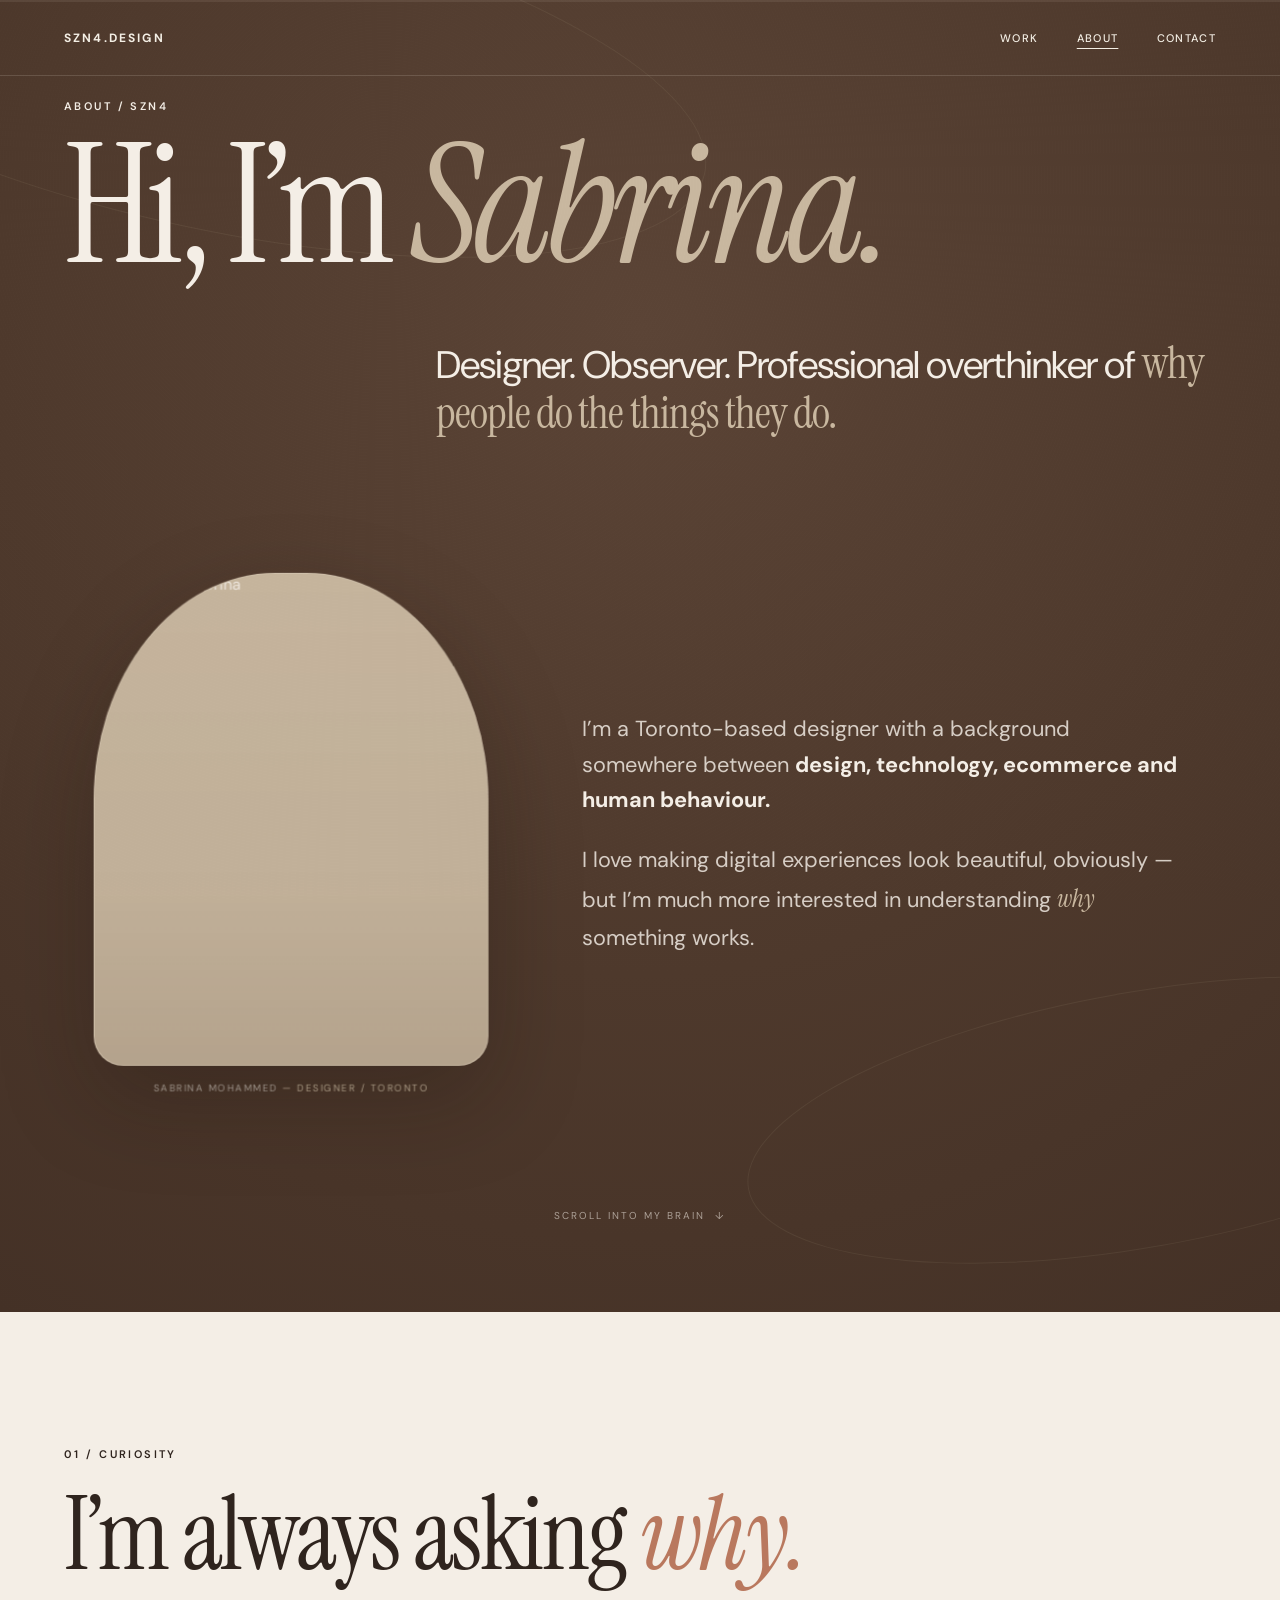
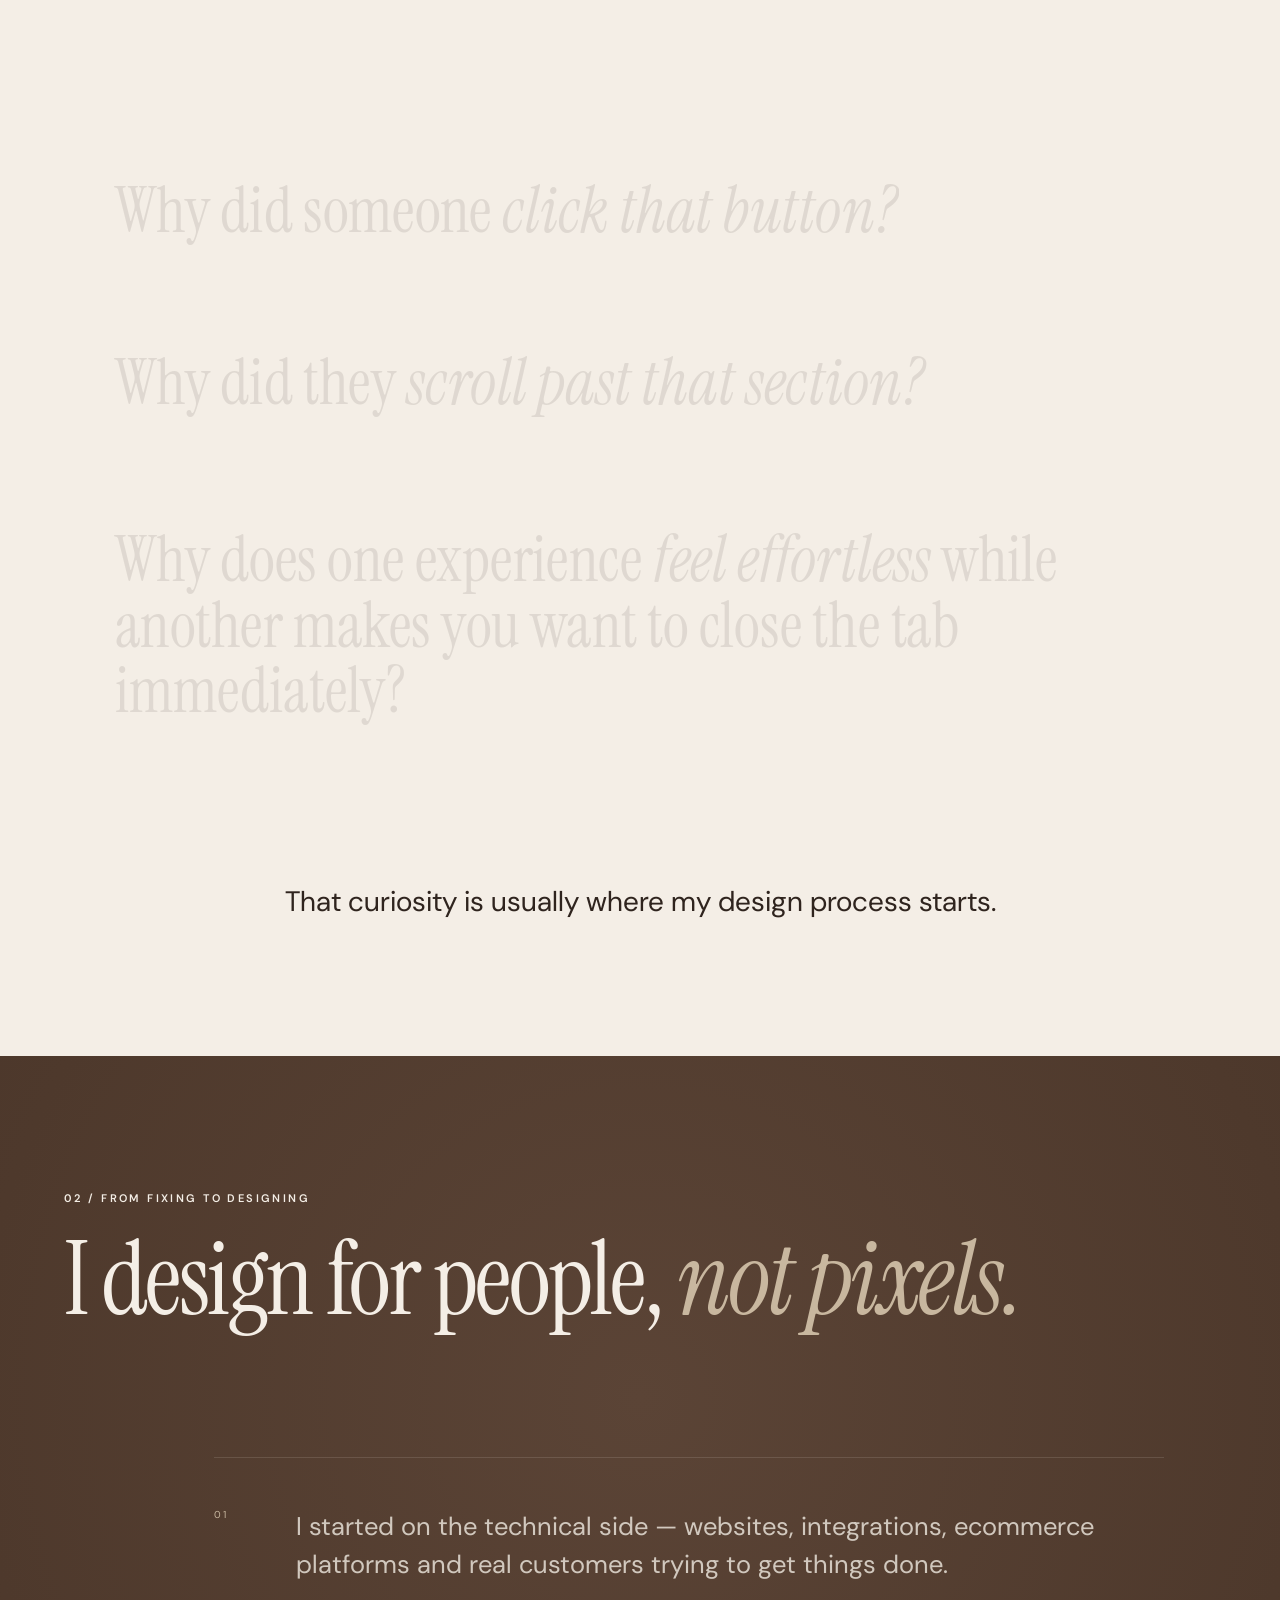
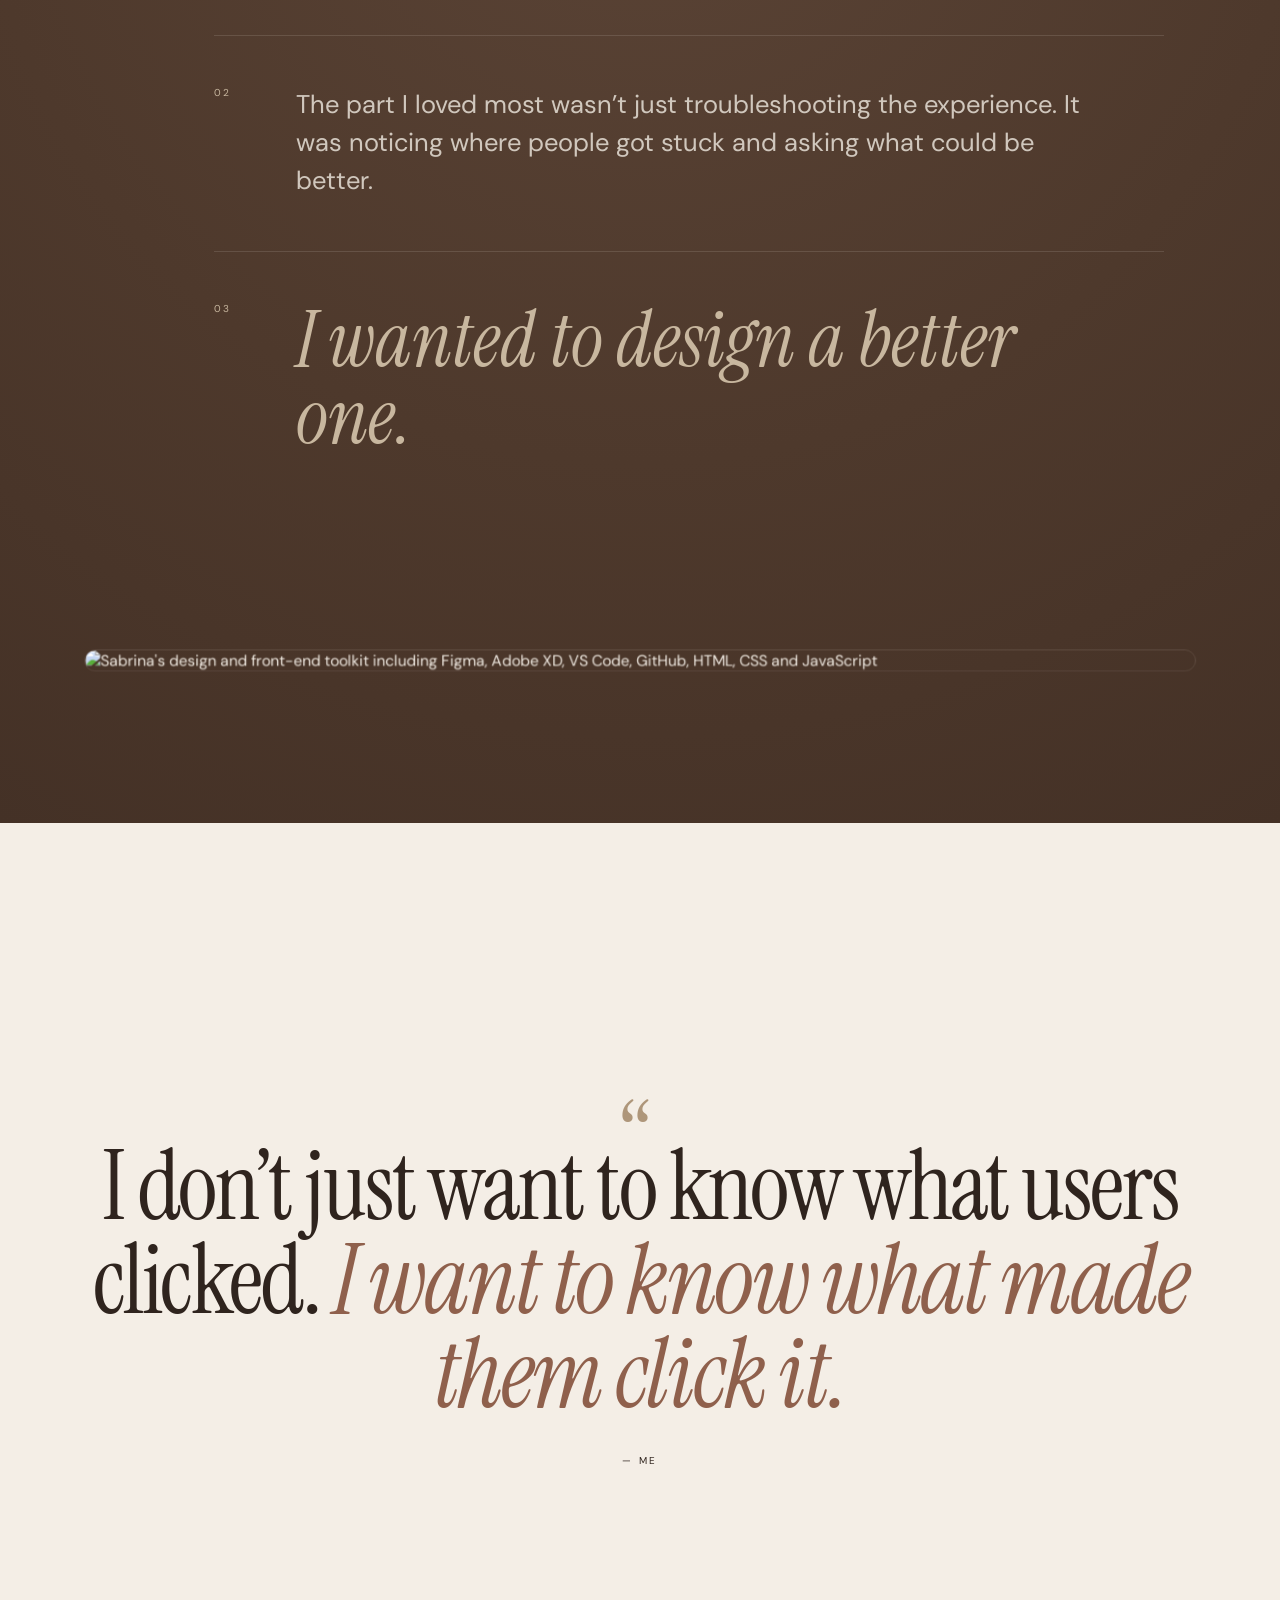
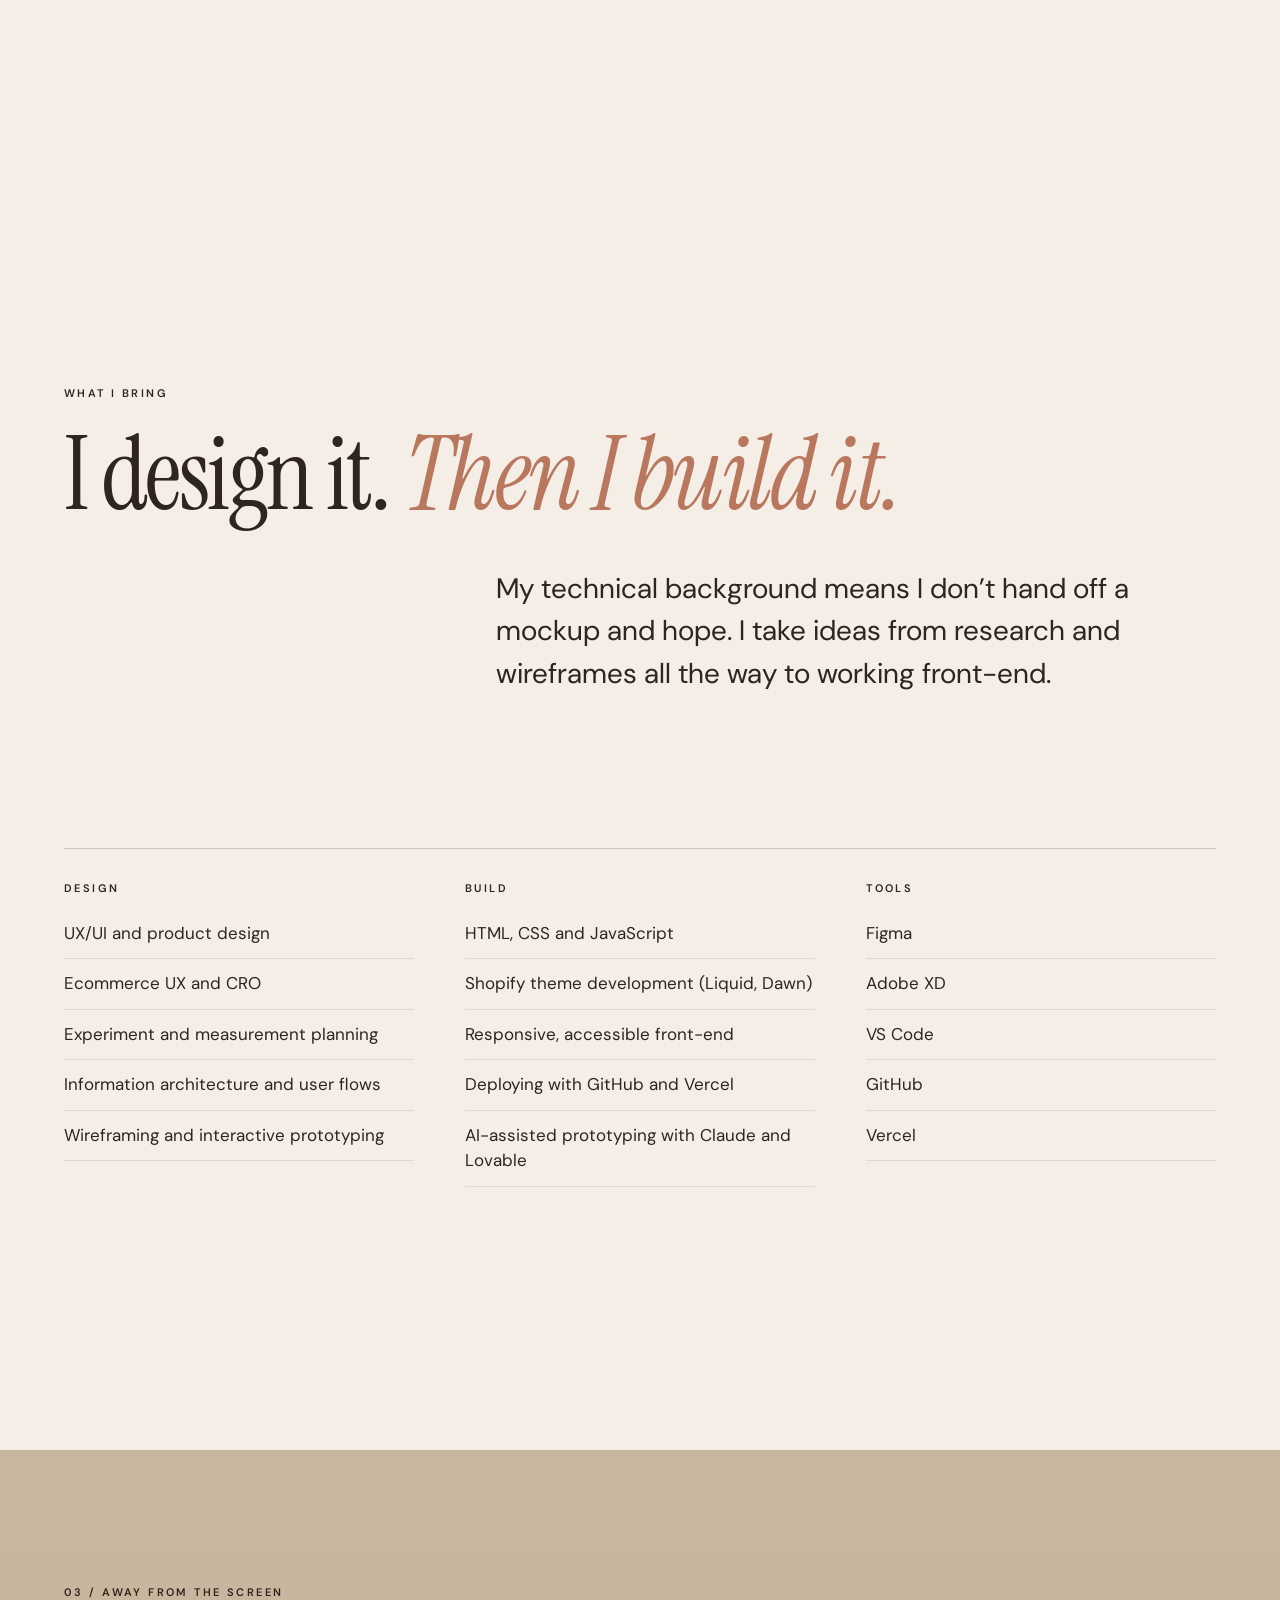
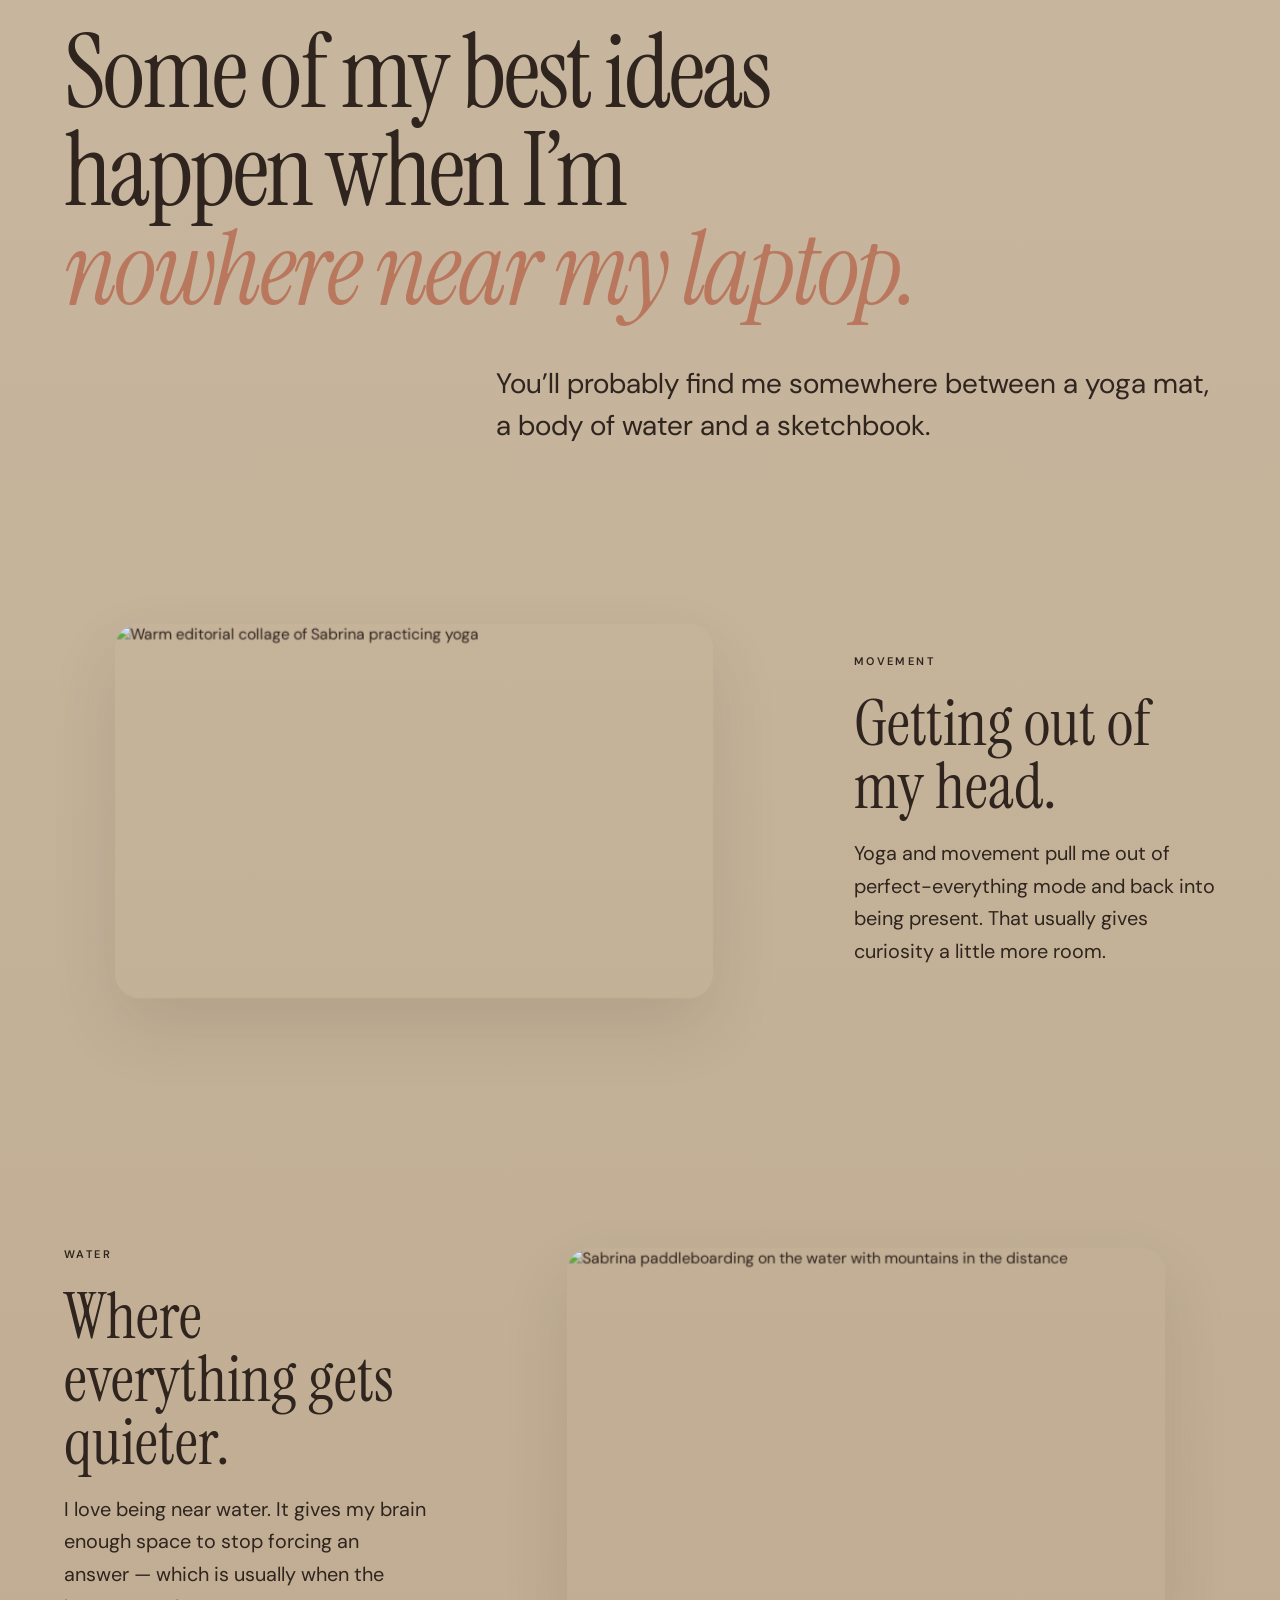
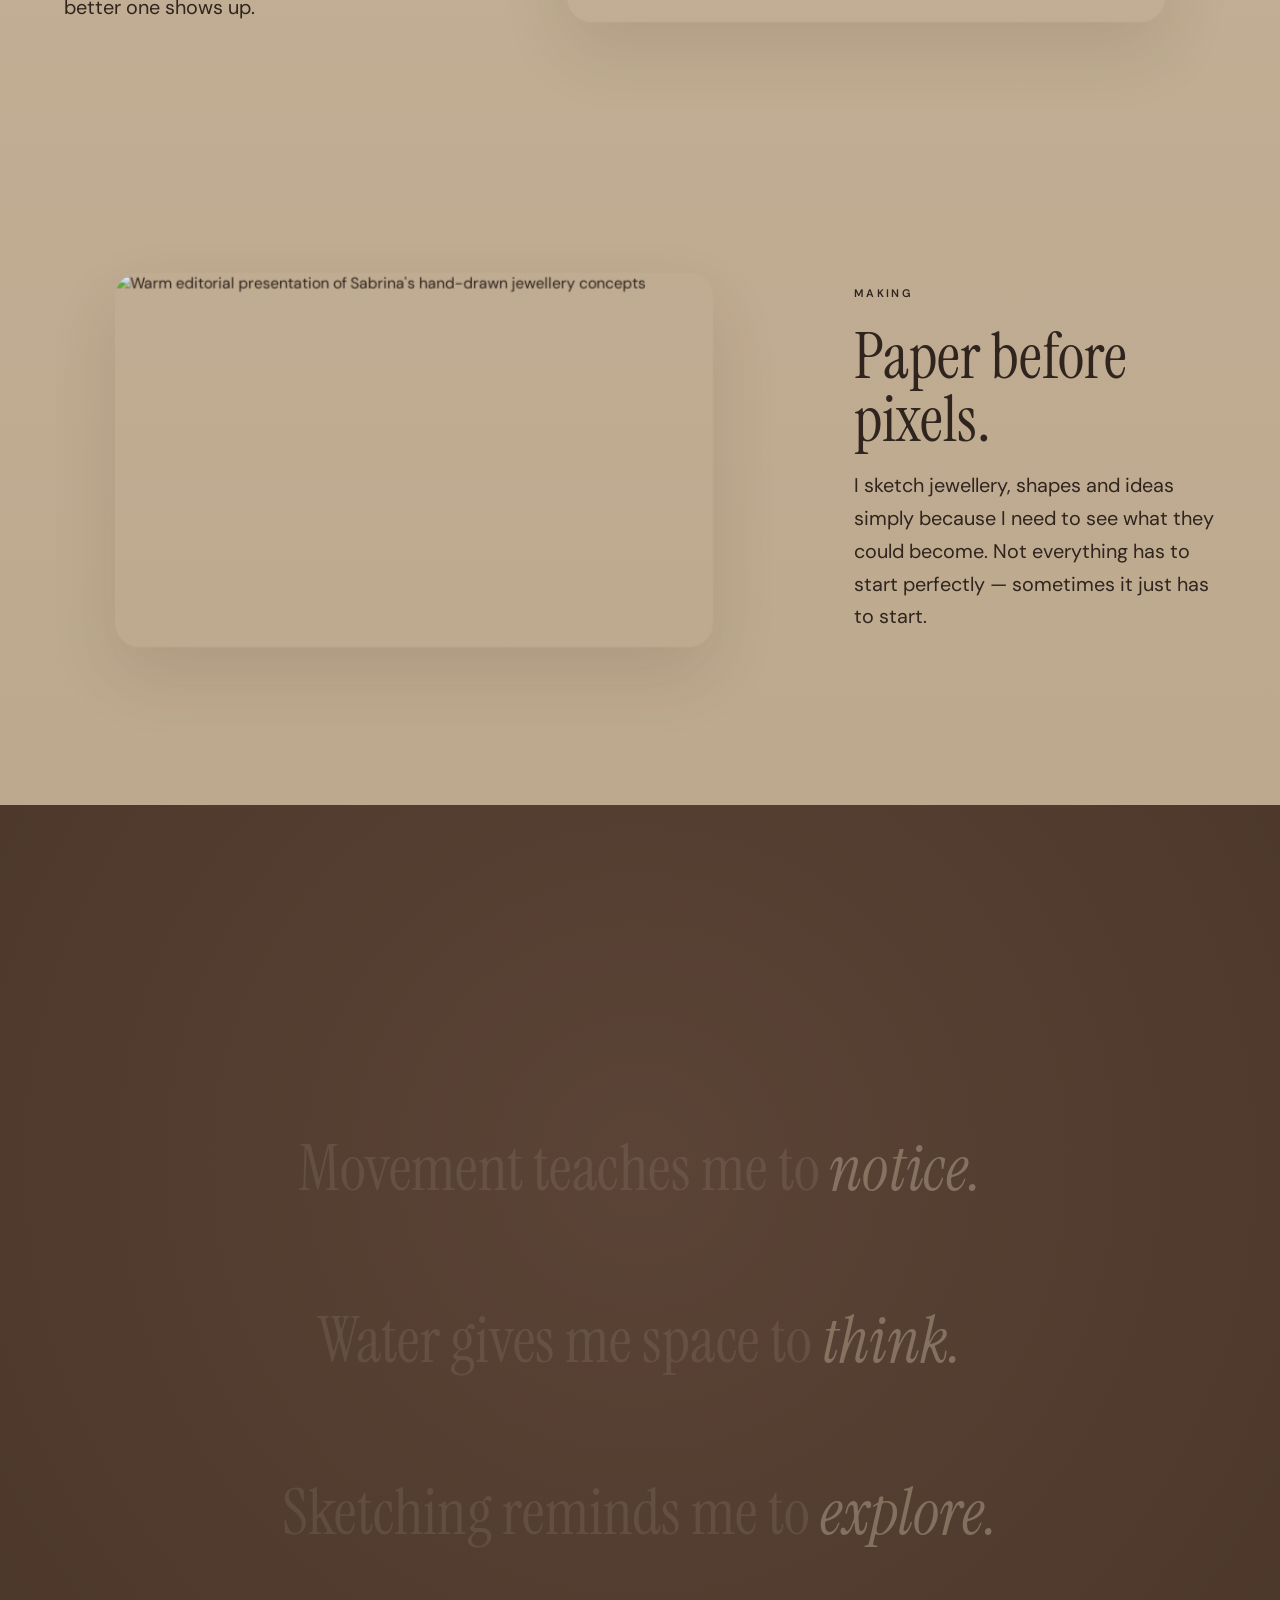
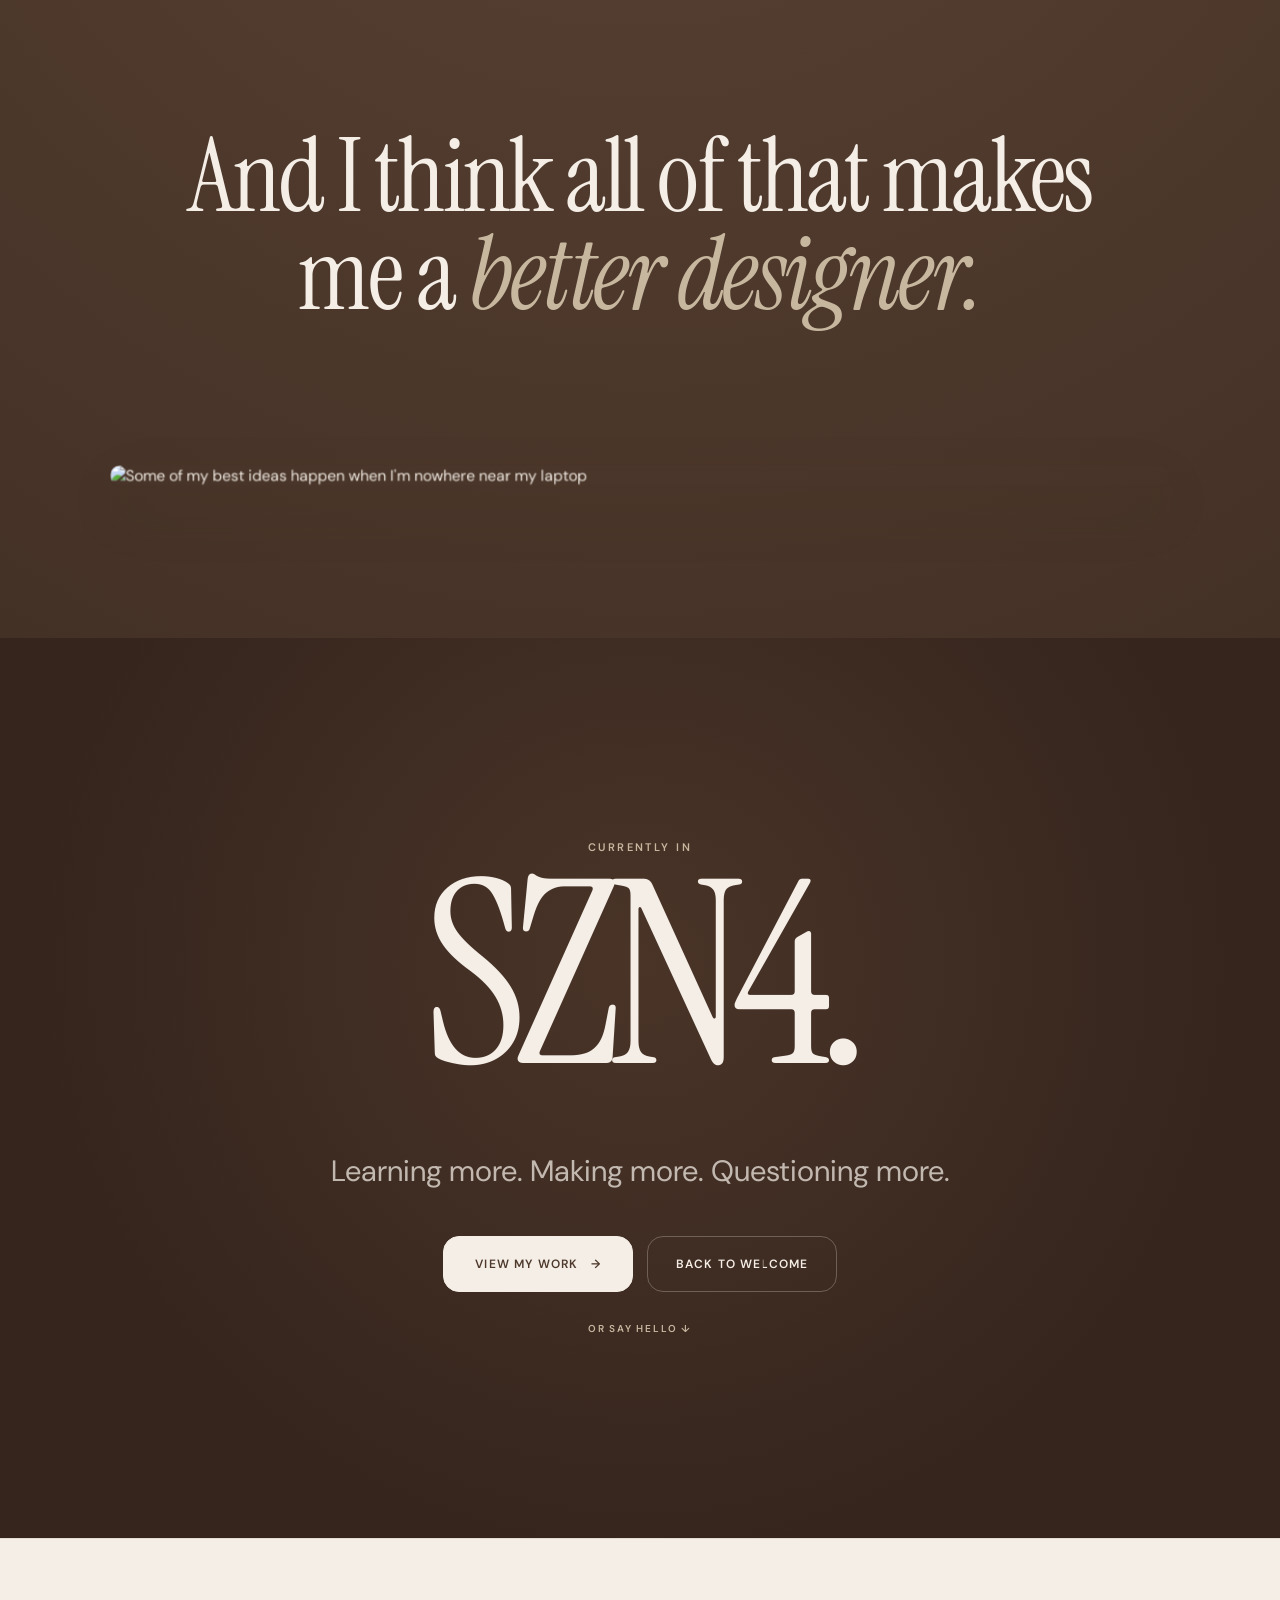
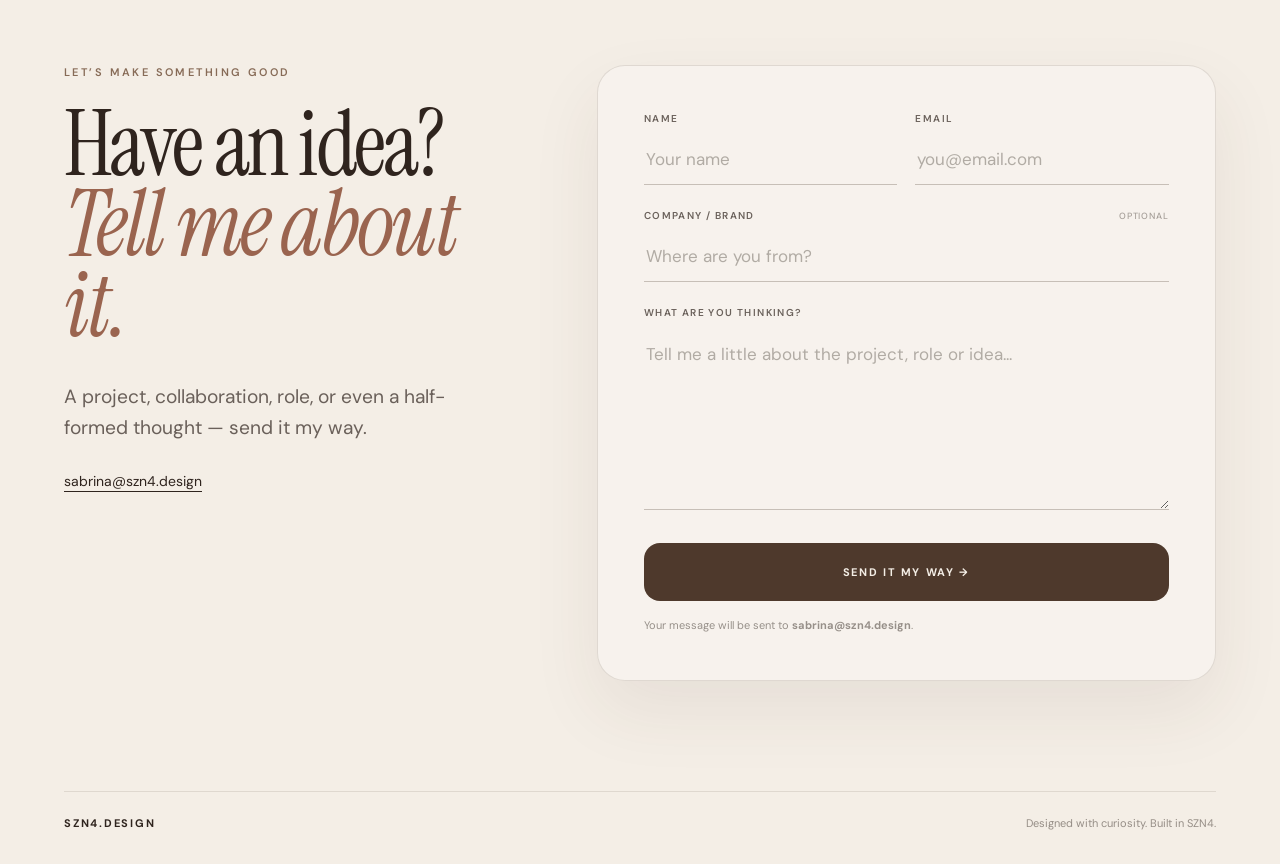
==== commit 683414b5: "Recruiter-focused portfolio updates - Homepage: role statement, shorter intro, selected work grid - " ====
--- a/about-me/index.html
+++ b/about-me/index.html
@@ -118,6 +118,19 @@
 <p class="quote-credit reveal">— ME</p>
 </div>
 </section>
+<!-- WHAT I BRING -->
+<section class="chapter theme-cream skills-section" data-theme="cream" id="skills">
+<div class="section-shell">
+<p class="eyebrow reveal">WHAT I BRING</p>
+<h2 class="display-serif reveal">I design it. <em>Then I build it.</em></h2>
+<p class="section-lede reveal">My technical background means I don’t hand off a mockup and hope. I take ideas from research and wireframes all the way to working front-end.</p>
+<div class="skills-grid">
+<div class="skills-col reveal"><p class="mini-label">DESIGN</p><ul><li>UX/UI and product design</li><li>Ecommerce UX and CRO</li><li>Experiment and measurement planning</li><li>Information architecture and user flows</li><li>Wireframing and interactive prototyping</li></ul></div>
+<div class="skills-col reveal"><p class="mini-label">BUILD</p><ul><li>HTML, CSS and JavaScript</li><li>Shopify theme development (Liquid, Dawn)</li><li>Responsive, accessible front-end</li><li>Deploying with GitHub and Vercel</li><li>AI-assisted prototyping with Claude and Lovable</li></ul></div>
+<div class="skills-col reveal"><p class="mini-label">TOOLS</p><ul><li>Figma</li><li>Adobe XD</li><li>VS Code</li><li>GitHub</li><li>Vercel</li></ul></div>
+</div>
+</div>
+</section>
 <!-- CHAPTER 4: AWAY FROM SCREEN -->
 <section class="chapter theme-sand offscreen-section" data-theme="sand">
 <div class="section-shell">
--- a/about-me/styles.css
+++ b/about-me/styles.css
@@ -1119,3 +1119,10 @@
 .reveal{opacity:1}
 .motion-ready .reveal:not(.is-visible){opacity:0}
 @media(prefers-reduced-motion:reduce){.motion-ready .reveal:not(.is-visible){opacity:1}}
+
+/* What I bring */
+.skills-section{padding:clamp(80px,10vw,140px) 0}
+.skills-grid{display:grid;grid-template-columns:repeat(3,1fr);gap:clamp(24px,4vw,56px);margin-top:48px;border-top:1px solid rgba(78,57,44,.22);padding-top:32px}
+.skills-col ul{list-style:none;margin:14px 0 0;padding:0;display:grid;gap:12px}
+.skills-col li{font-size:17px;line-height:1.5;padding-bottom:12px;border-bottom:1px solid rgba(78,57,44,.12)}
+@media(max-width:760px){.skills-grid{grid-template-columns:1fr;gap:36px}}
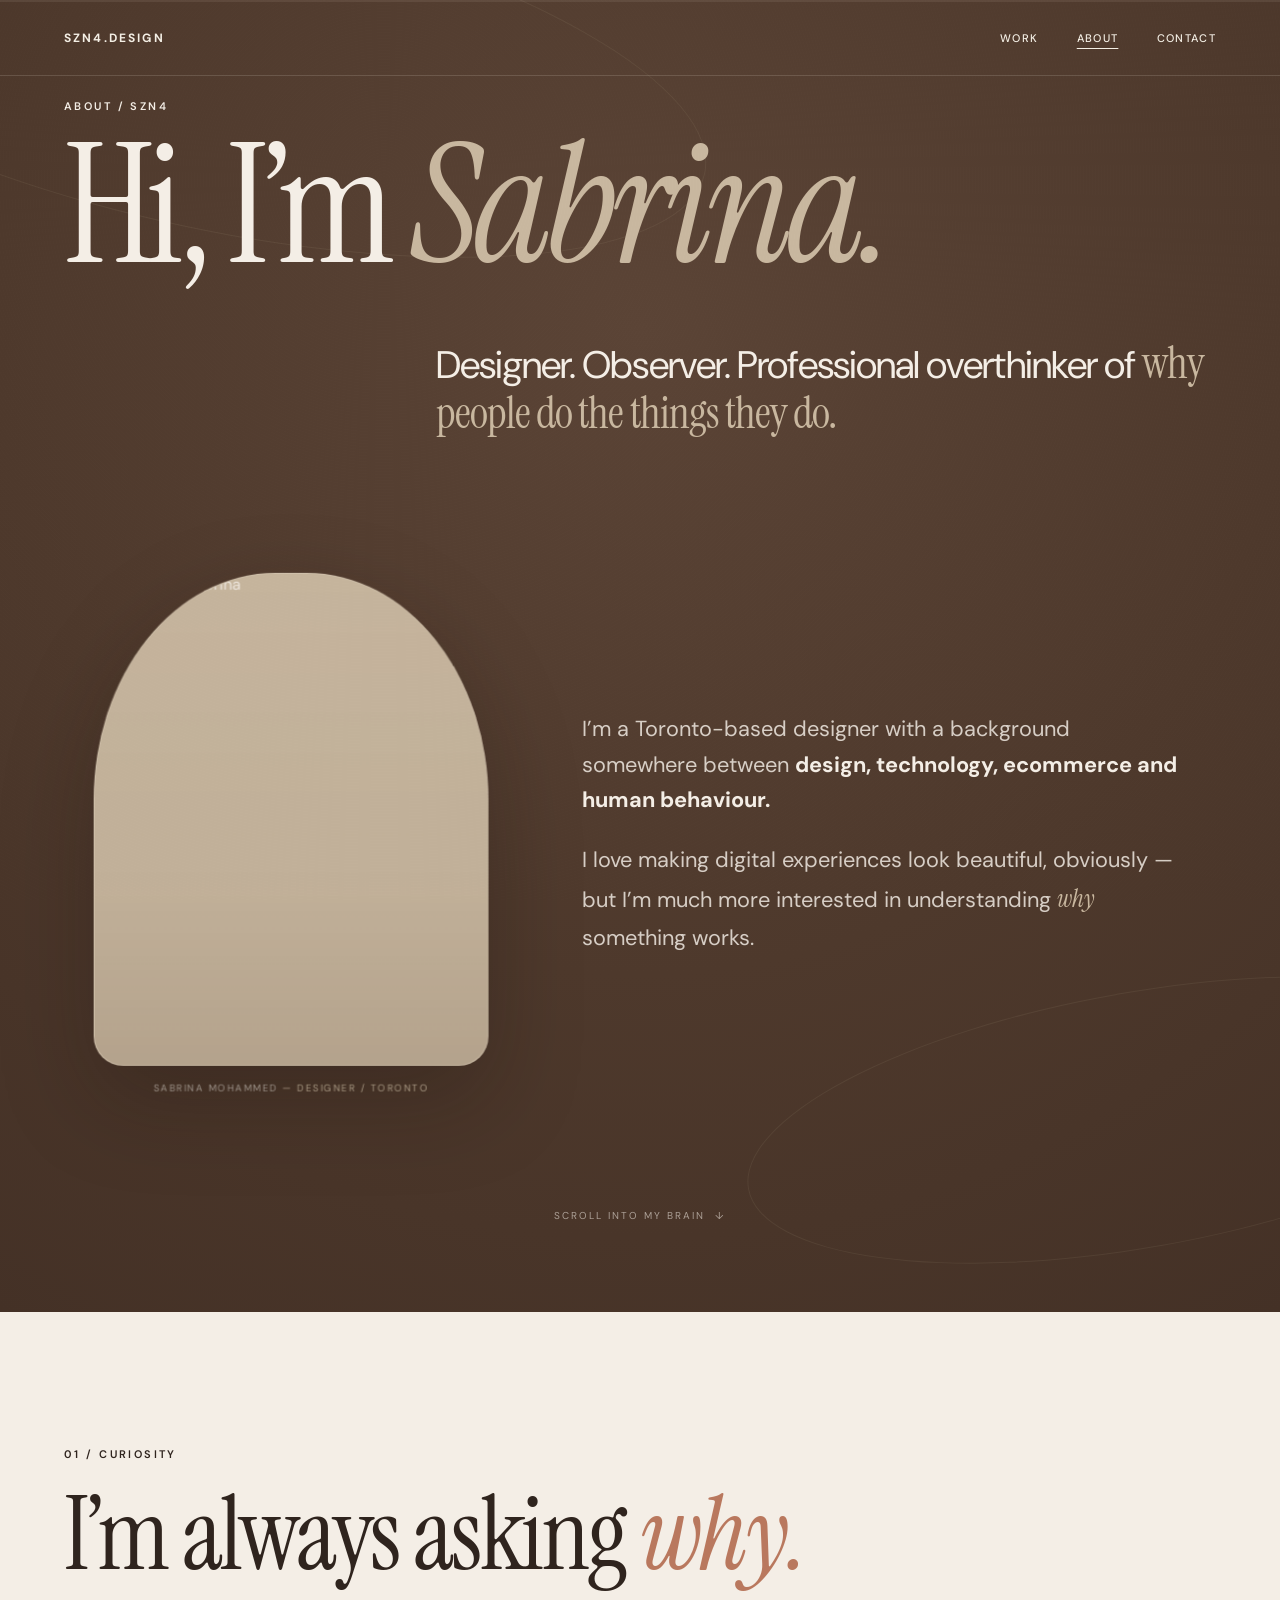
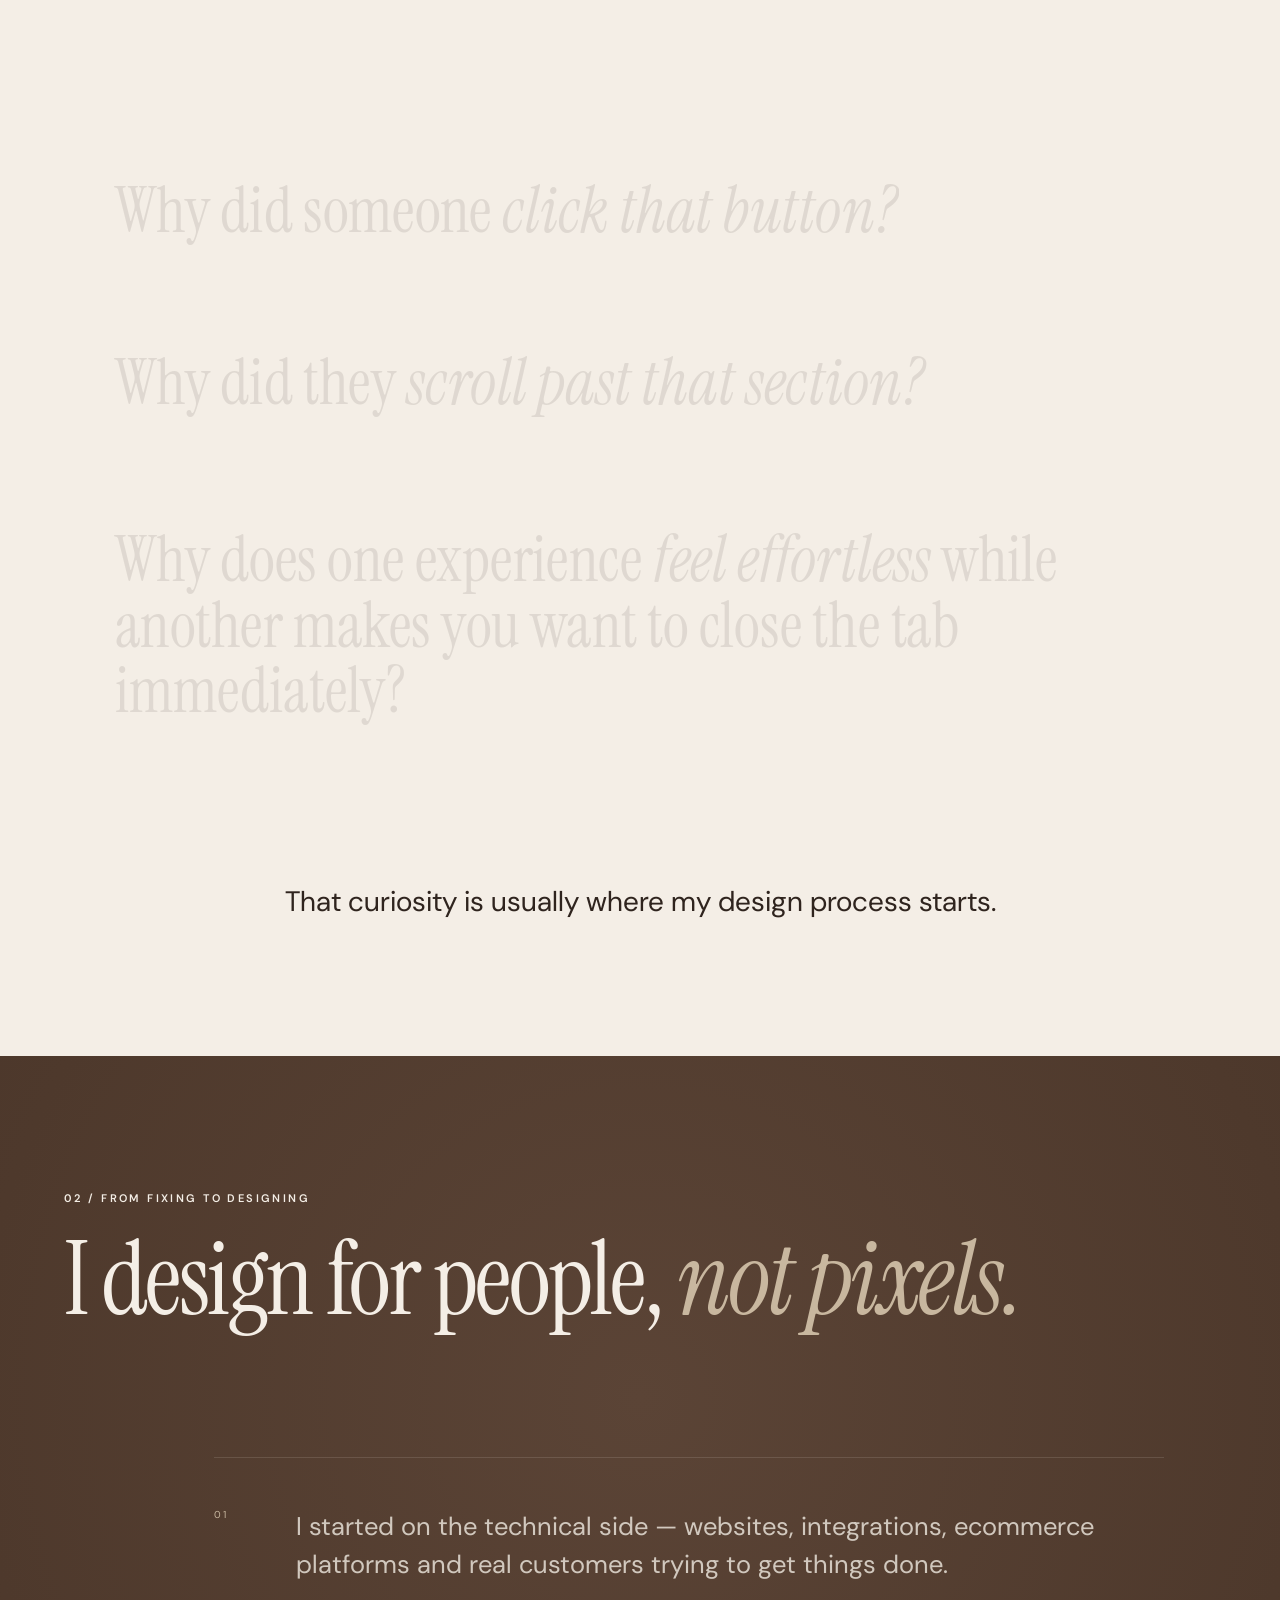
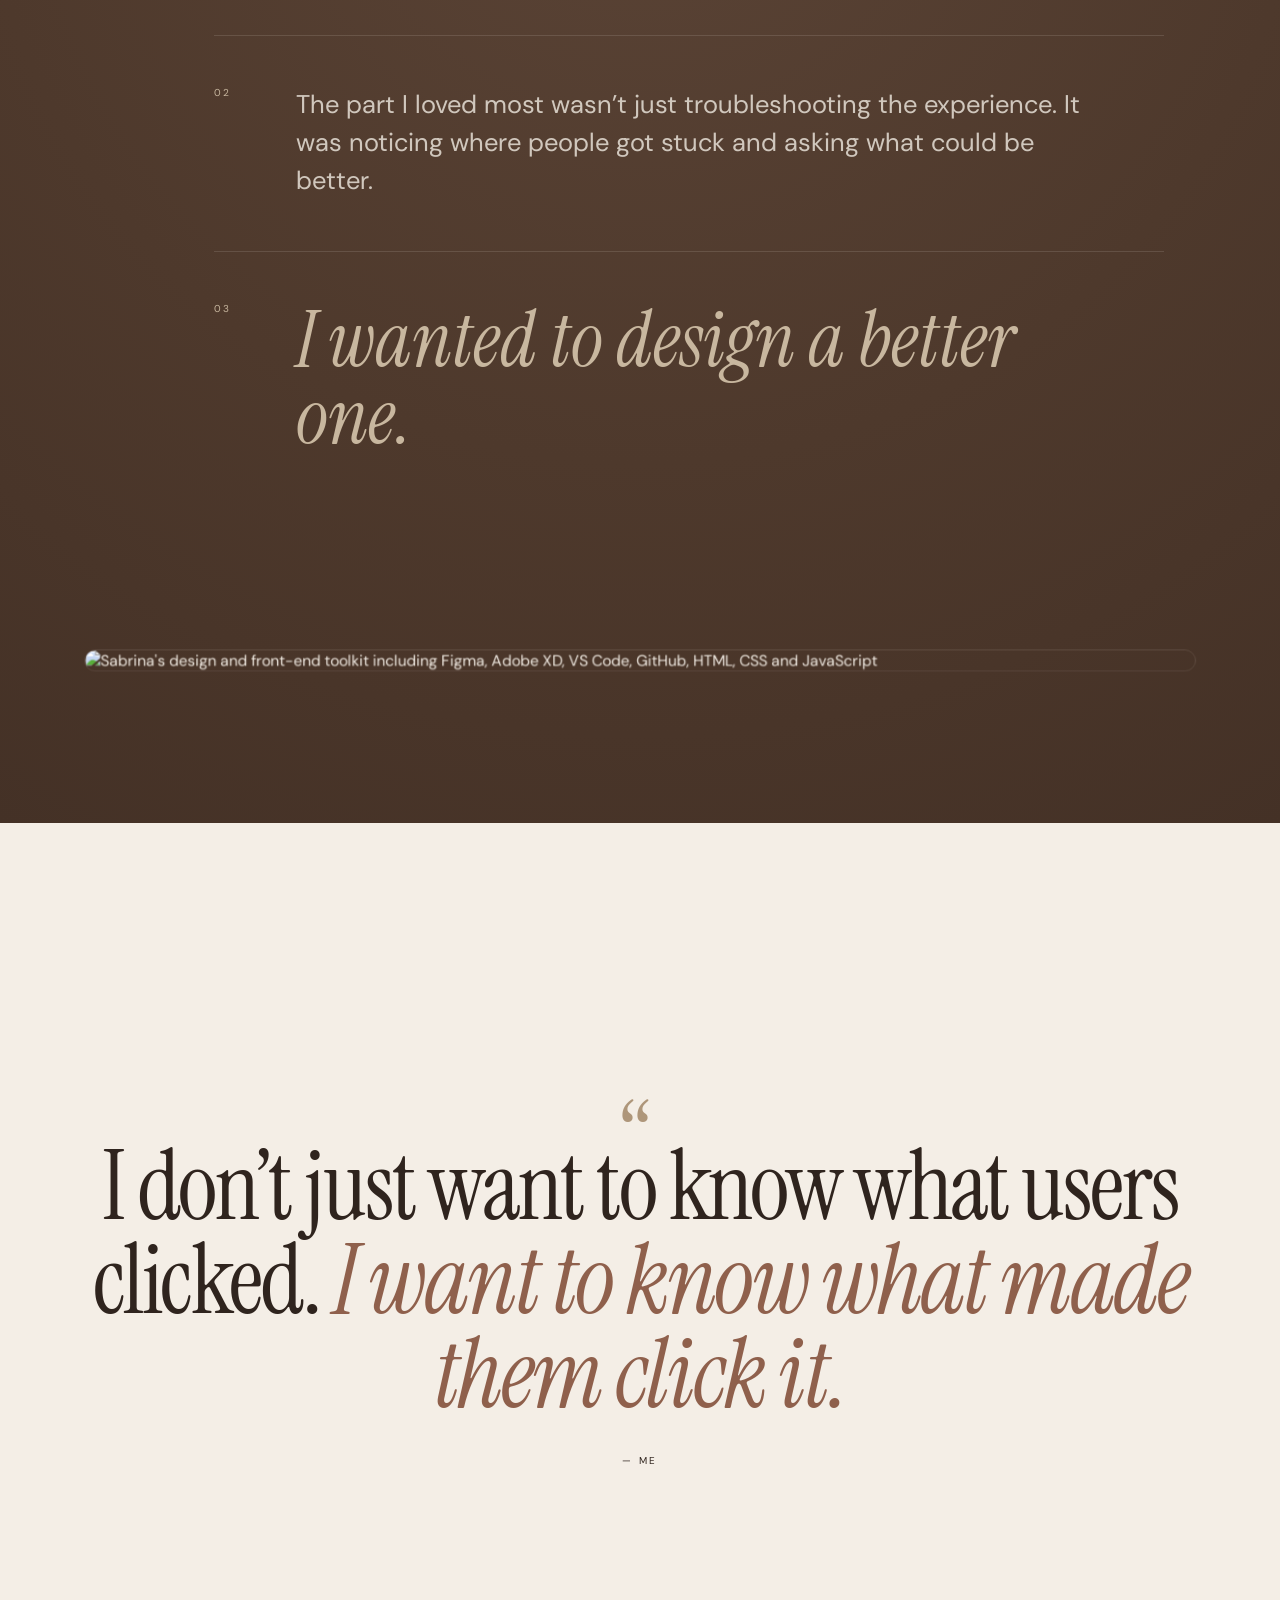
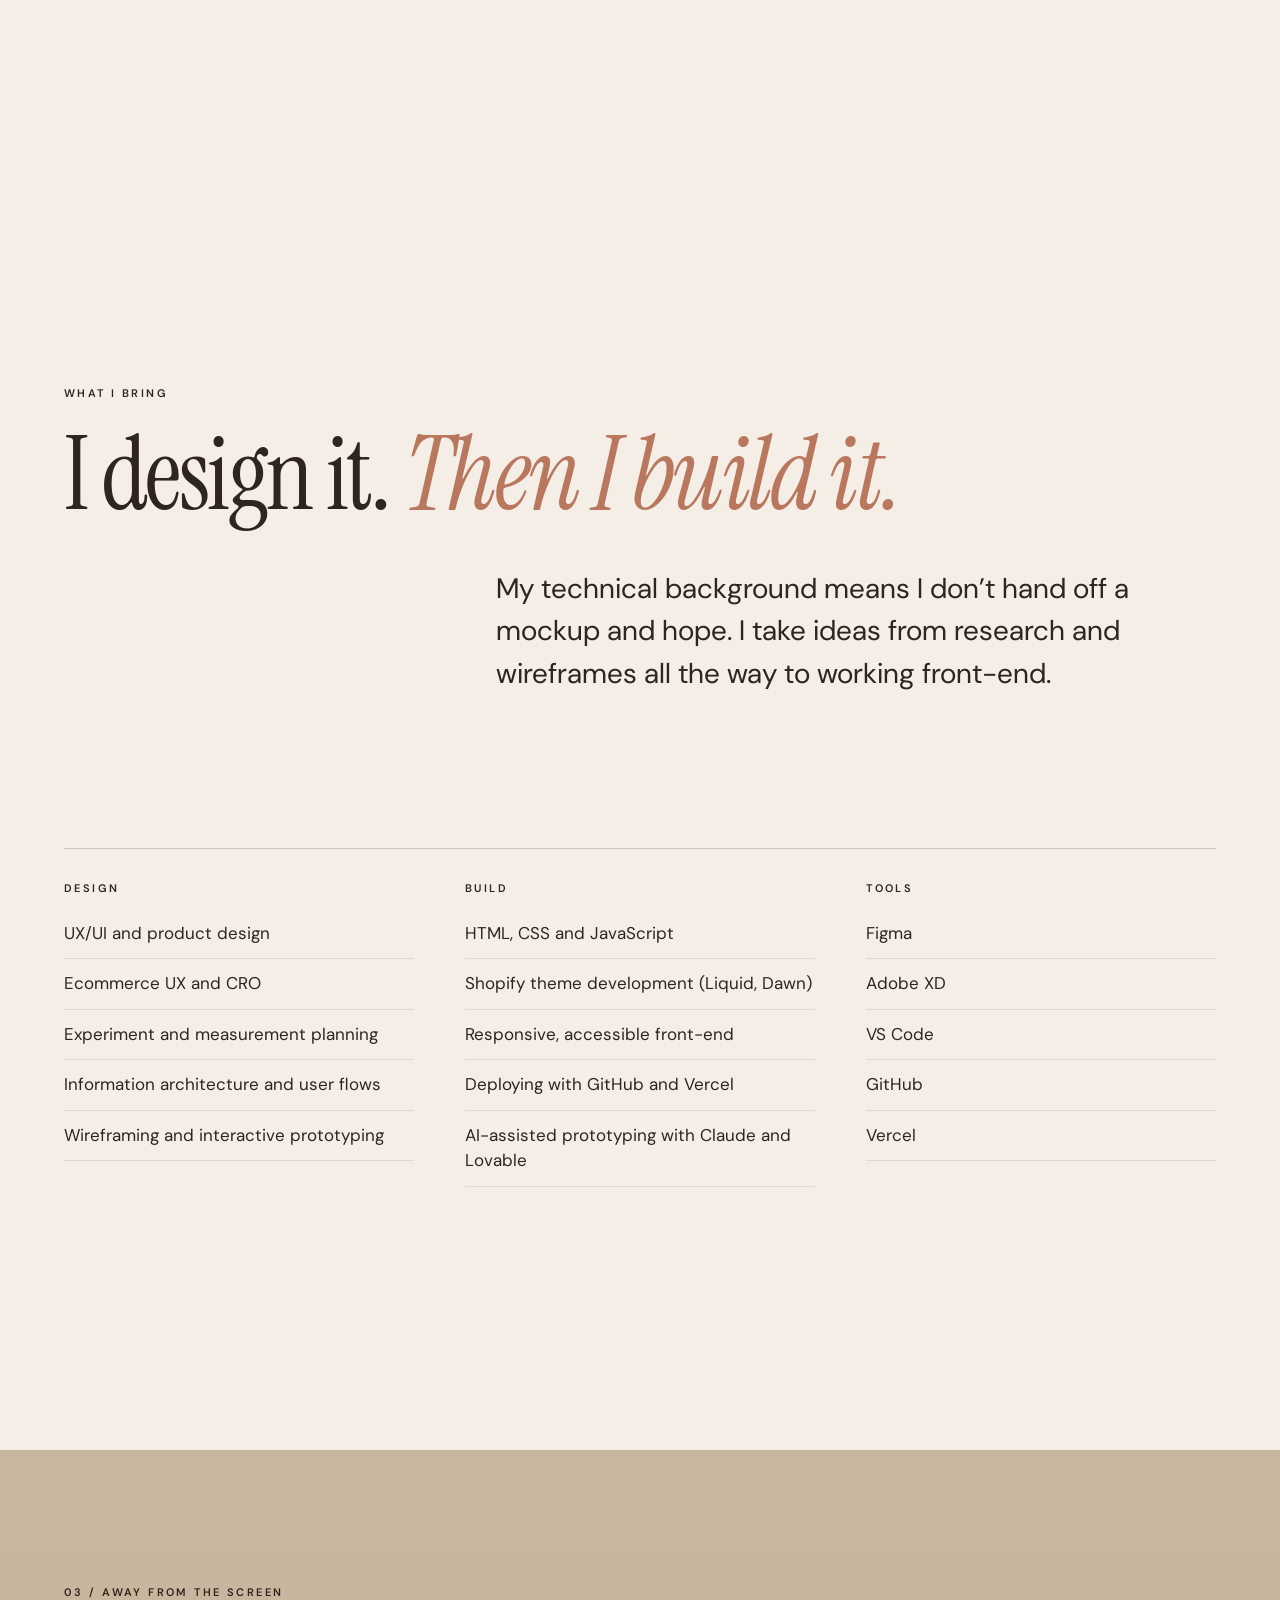
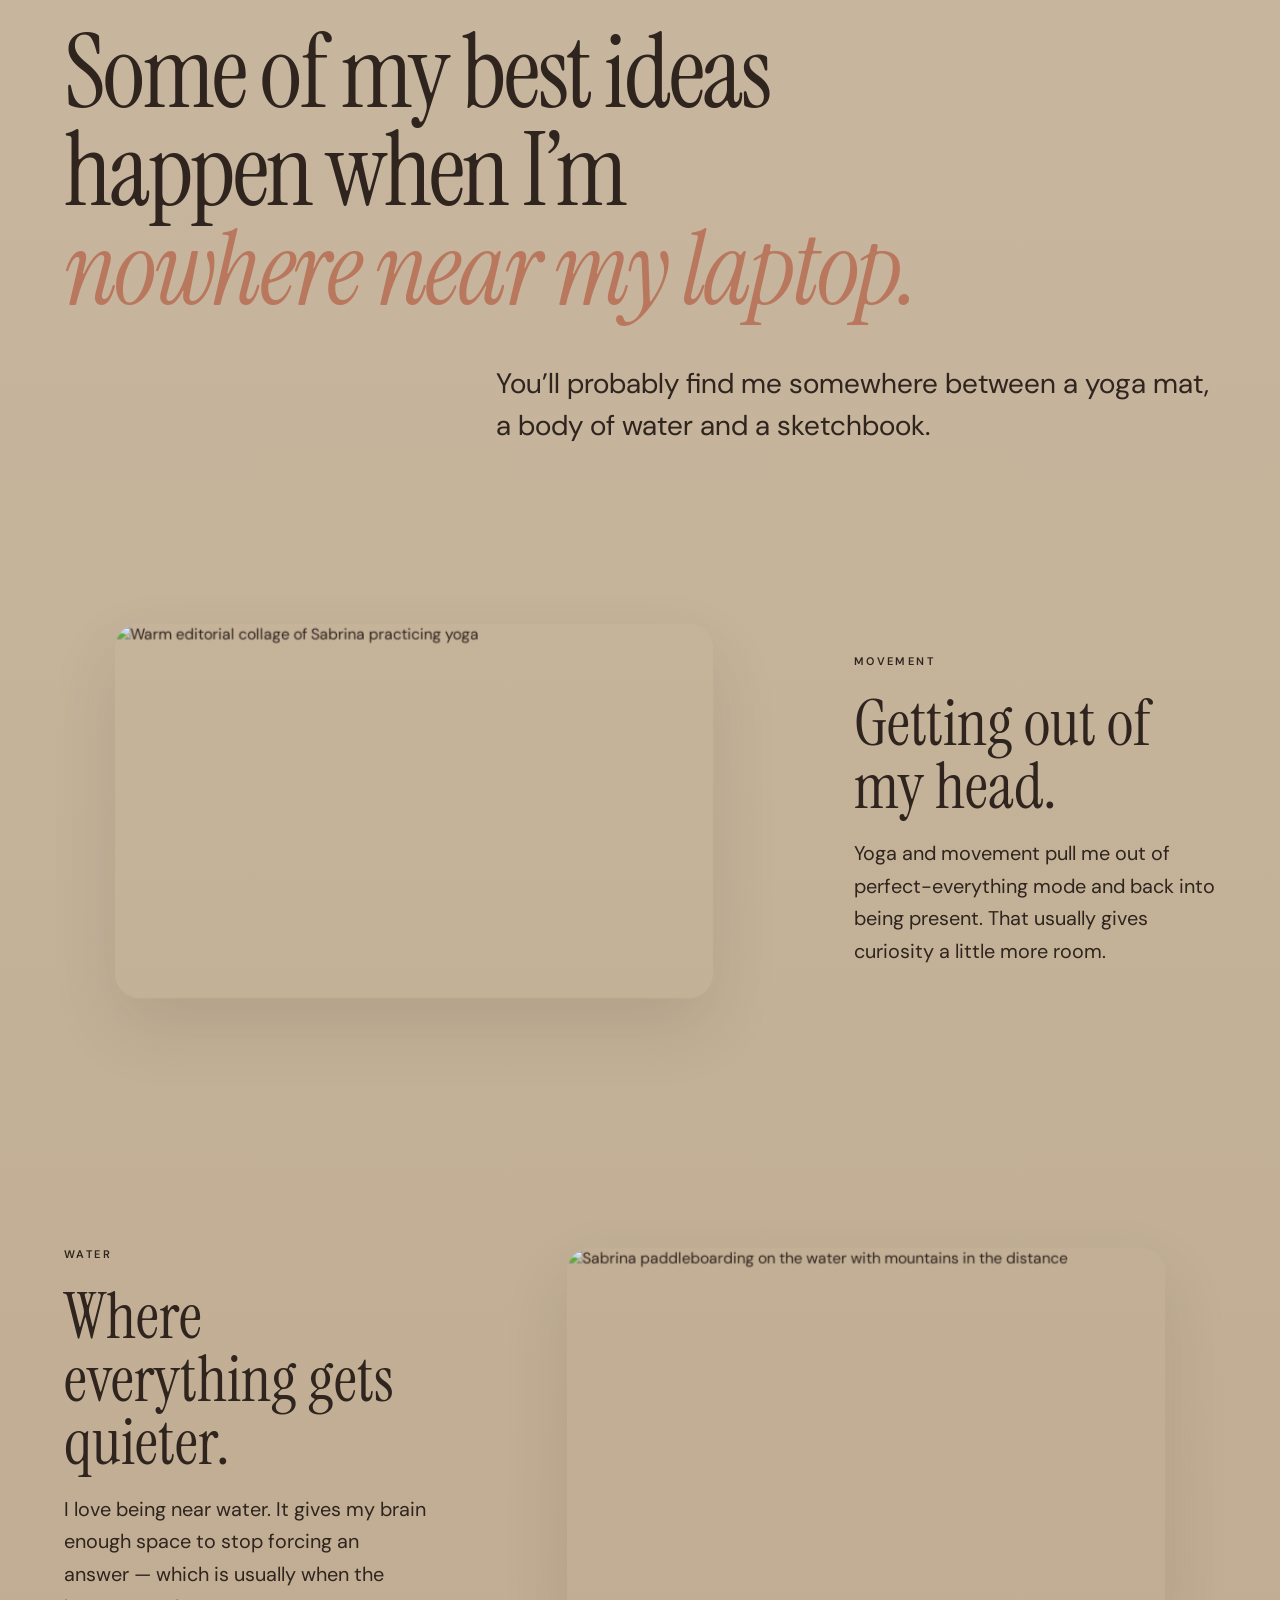
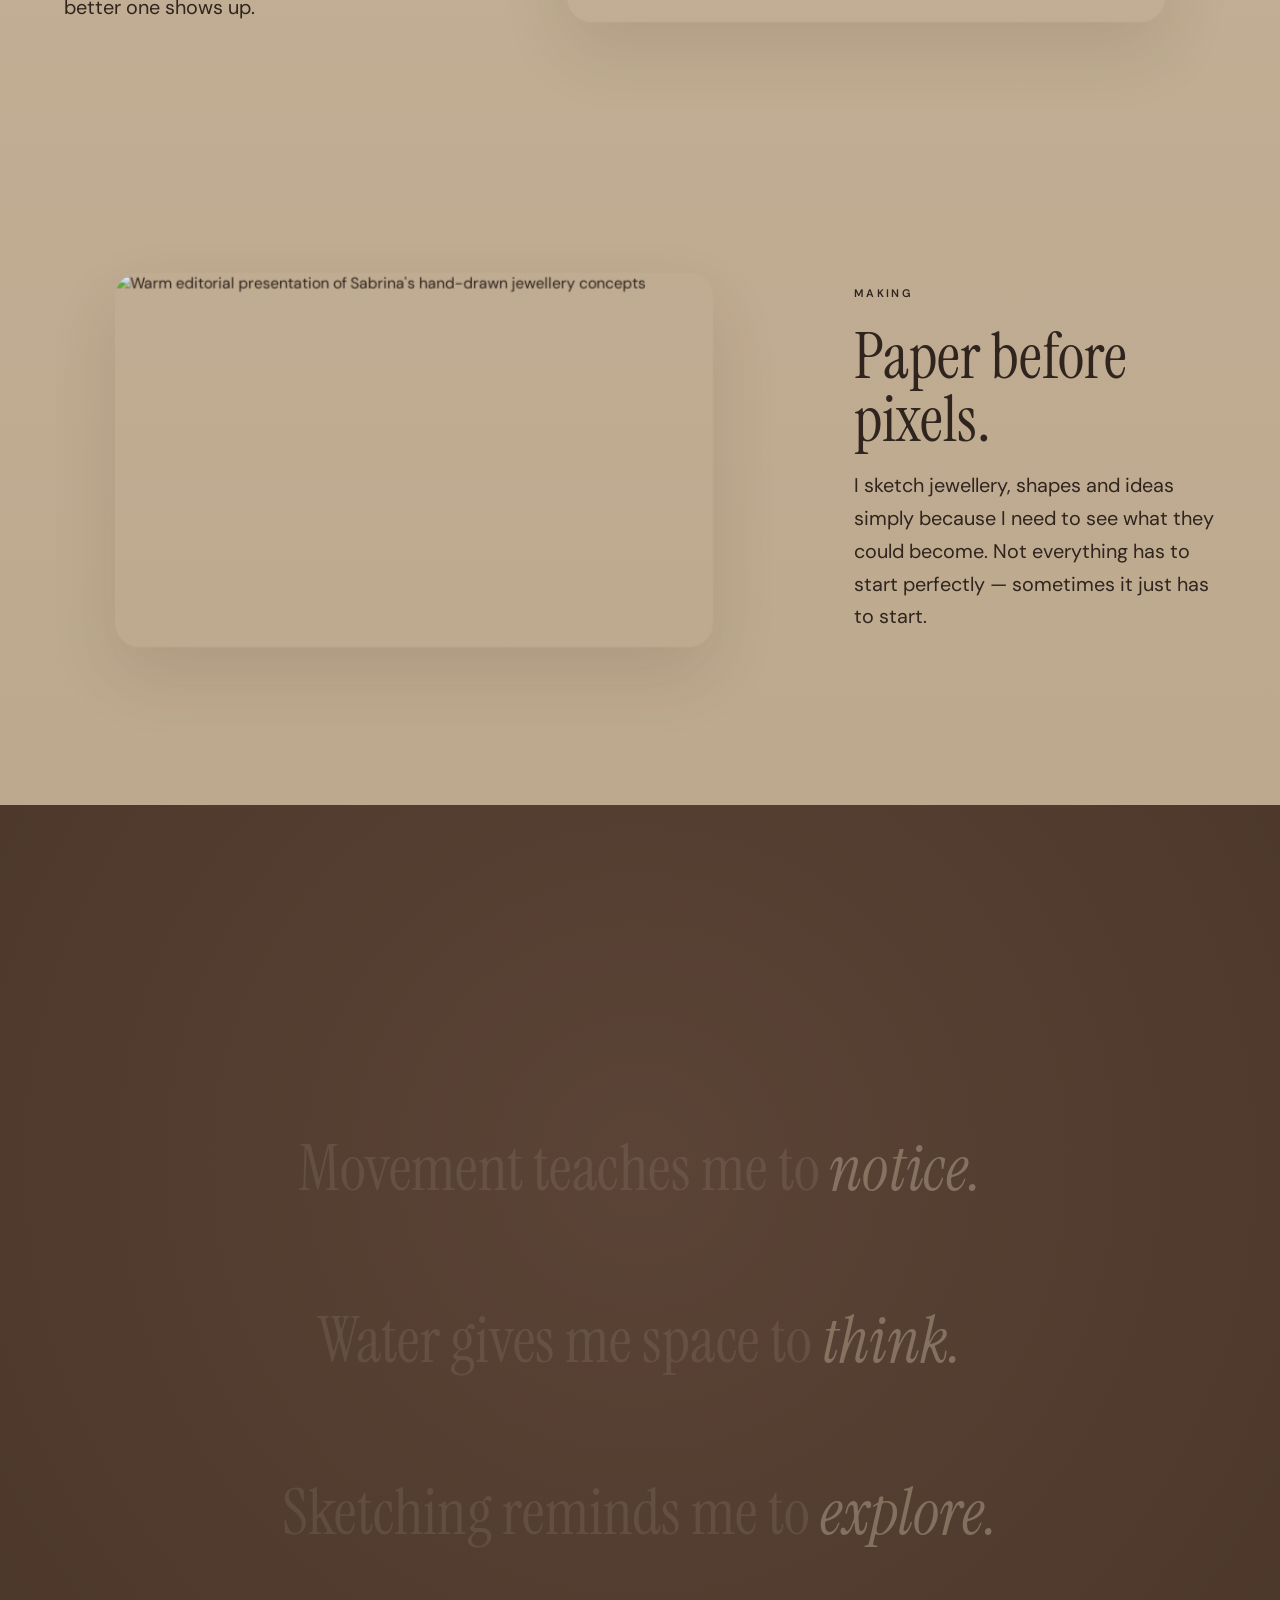
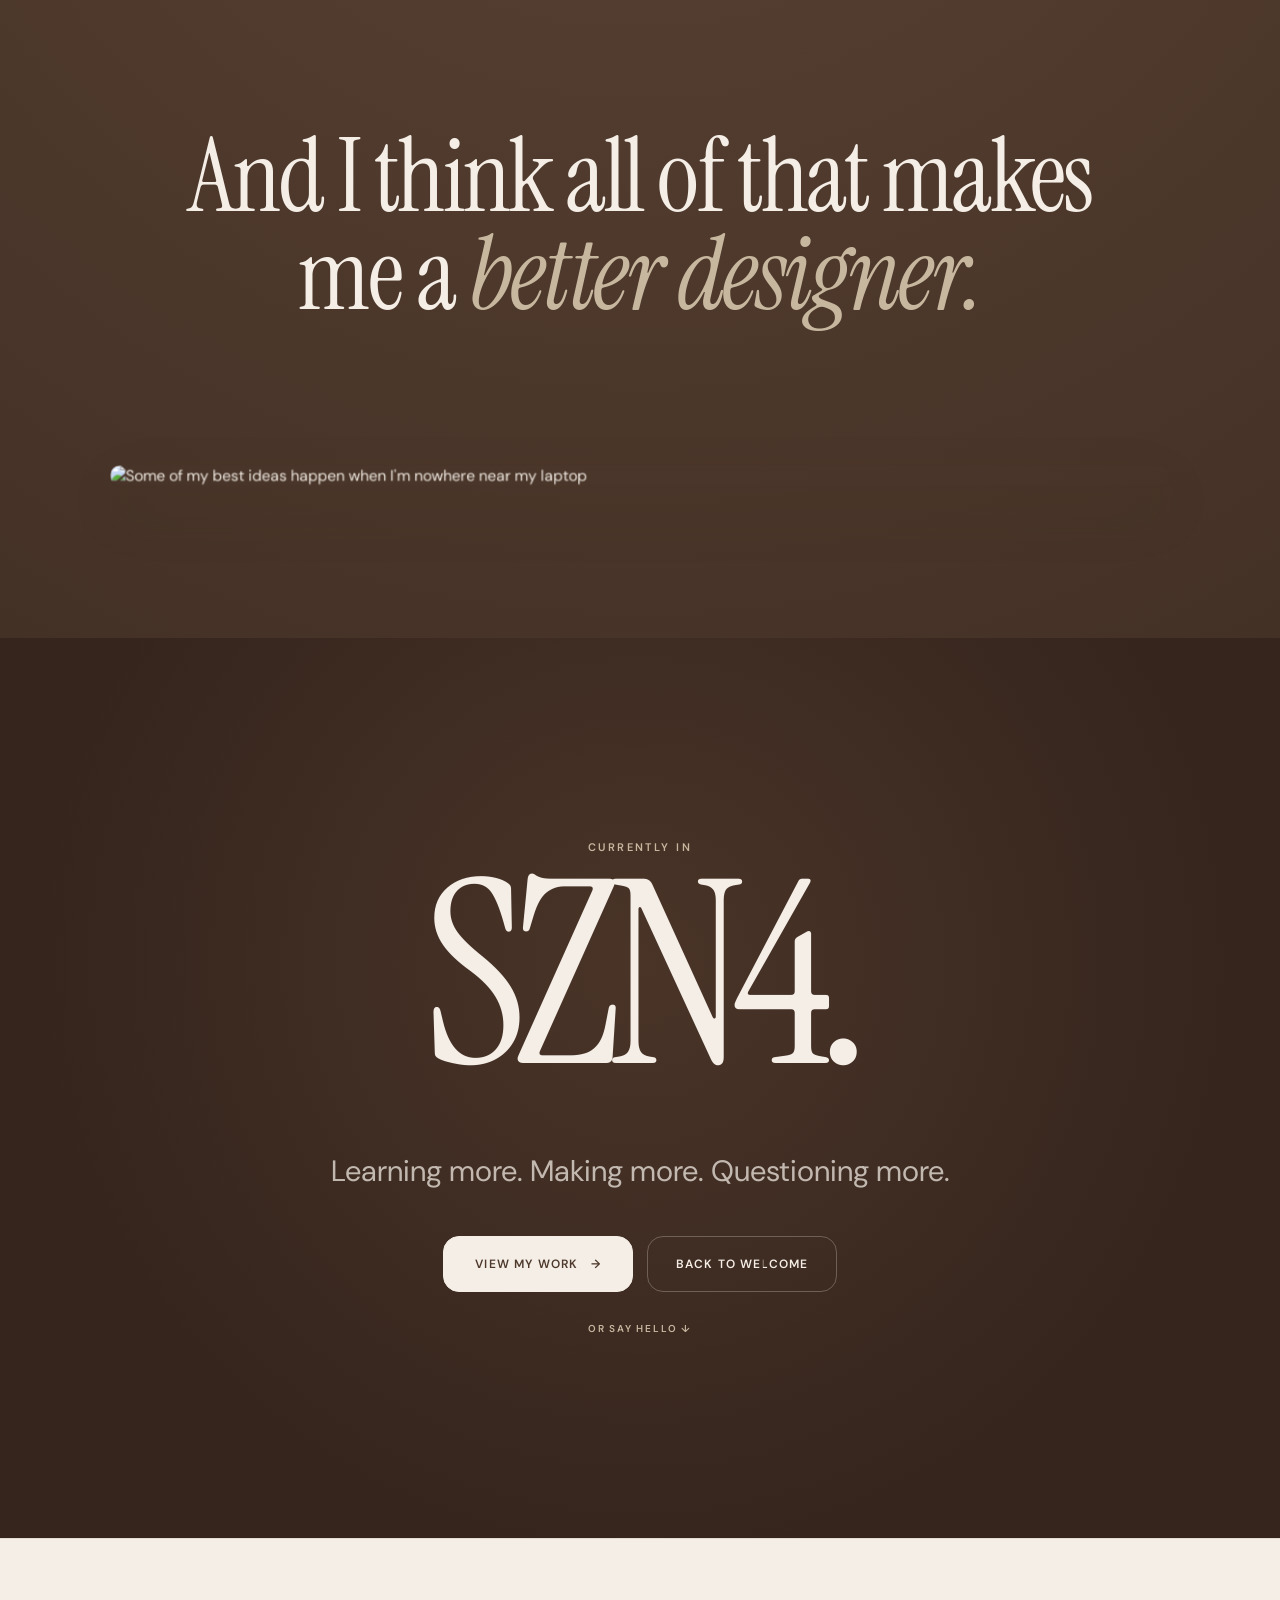
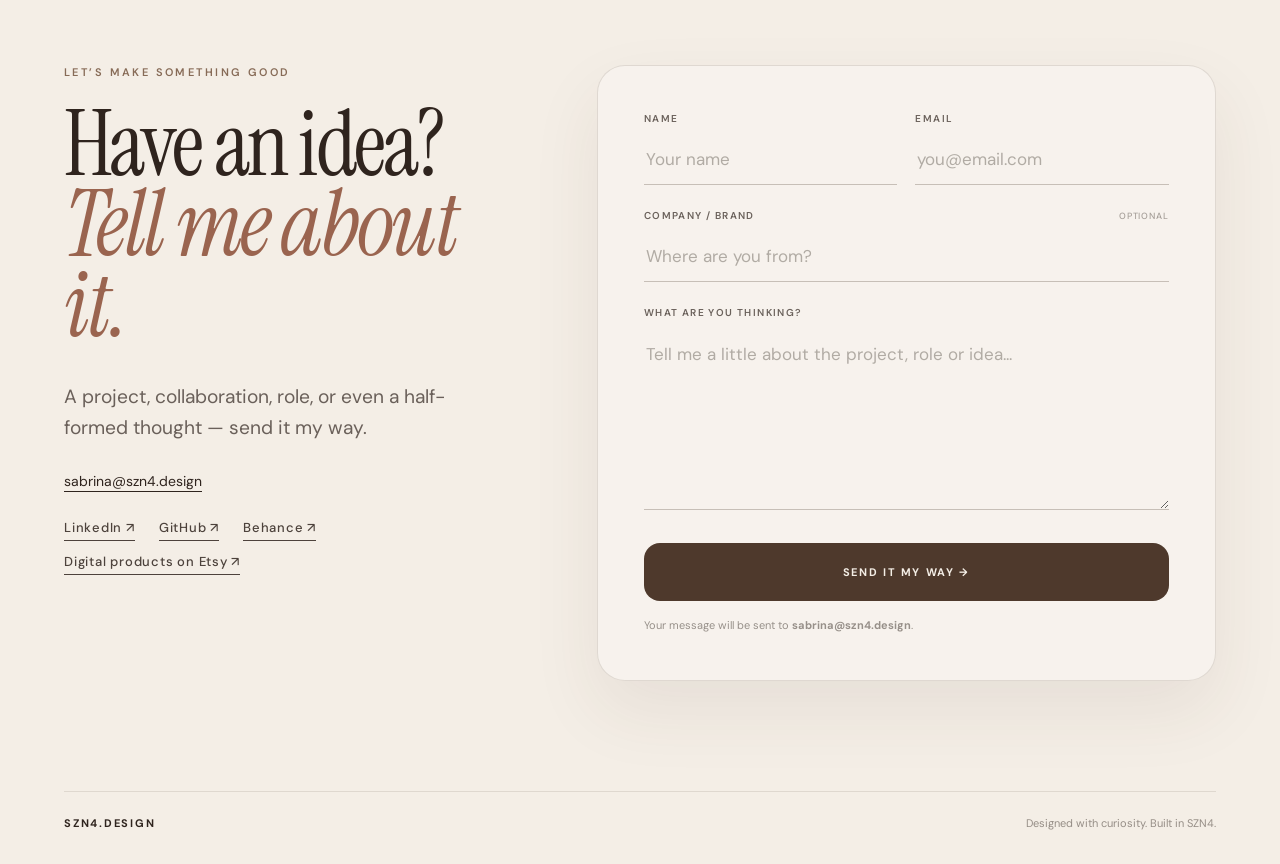
==== commit bb3253cb: "Add LinkedIn and Etsy digital products links site-wide Co-Authored-By: Claude Opus 5.5 <noreply@anth" ====
--- a/about-me/index.html
+++ b/about-me/index.html
@@ -237,6 +237,7 @@
 <a class="contact-email" href="mailto:sabrina@szn4.design">
           sabrina@szn4.design
         </a>
+<nav aria-label="Find me elsewhere" class="contact-links"><a href="https://www.linkedin.com/in/sabrina-mohammed-31694483/" target="_blank" rel="noopener noreferrer">LinkedIn ↗</a><a href="https://github.com/SZN4Design" target="_blank" rel="noopener noreferrer">GitHub ↗</a><a href="https://www.behance.net/sabrinamohammed" target="_blank" rel="noopener noreferrer">Behance ↗</a><a href="https://www.etsy.com/ca/shop/SZN4Design" target="_blank" rel="noopener noreferrer">Digital products on Etsy ↗</a></nav>
 </div>
 <form action="https://formsubmit.co/sabrina@szn4.design" class="contact-form reveal" method="POST">
 <input name="_subject" type="hidden" value="New portfolio inquiry — SZN4.DESIGN"/>
--- a/about-me/styles.css
+++ b/about-me/styles.css
@@ -1126,3 +1126,7 @@
 .skills-col ul{list-style:none;margin:14px 0 0;padding:0;display:grid;gap:12px}
 .skills-col li{font-size:17px;line-height:1.5;padding-bottom:12px;border-bottom:1px solid rgba(78,57,44,.12)}
 @media(max-width:760px){.skills-grid{grid-template-columns:1fr;gap:36px}}
+
+.contact-links{display:flex;flex-wrap:wrap;gap:12px 24px;margin-top:28px}
+.contact-links a{color:inherit;font-size:13px;font-weight:500;letter-spacing:.06em;text-decoration:none;border-bottom:1px solid currentColor;padding-bottom:4px;opacity:.85}
+.contact-links a:hover{opacity:1}
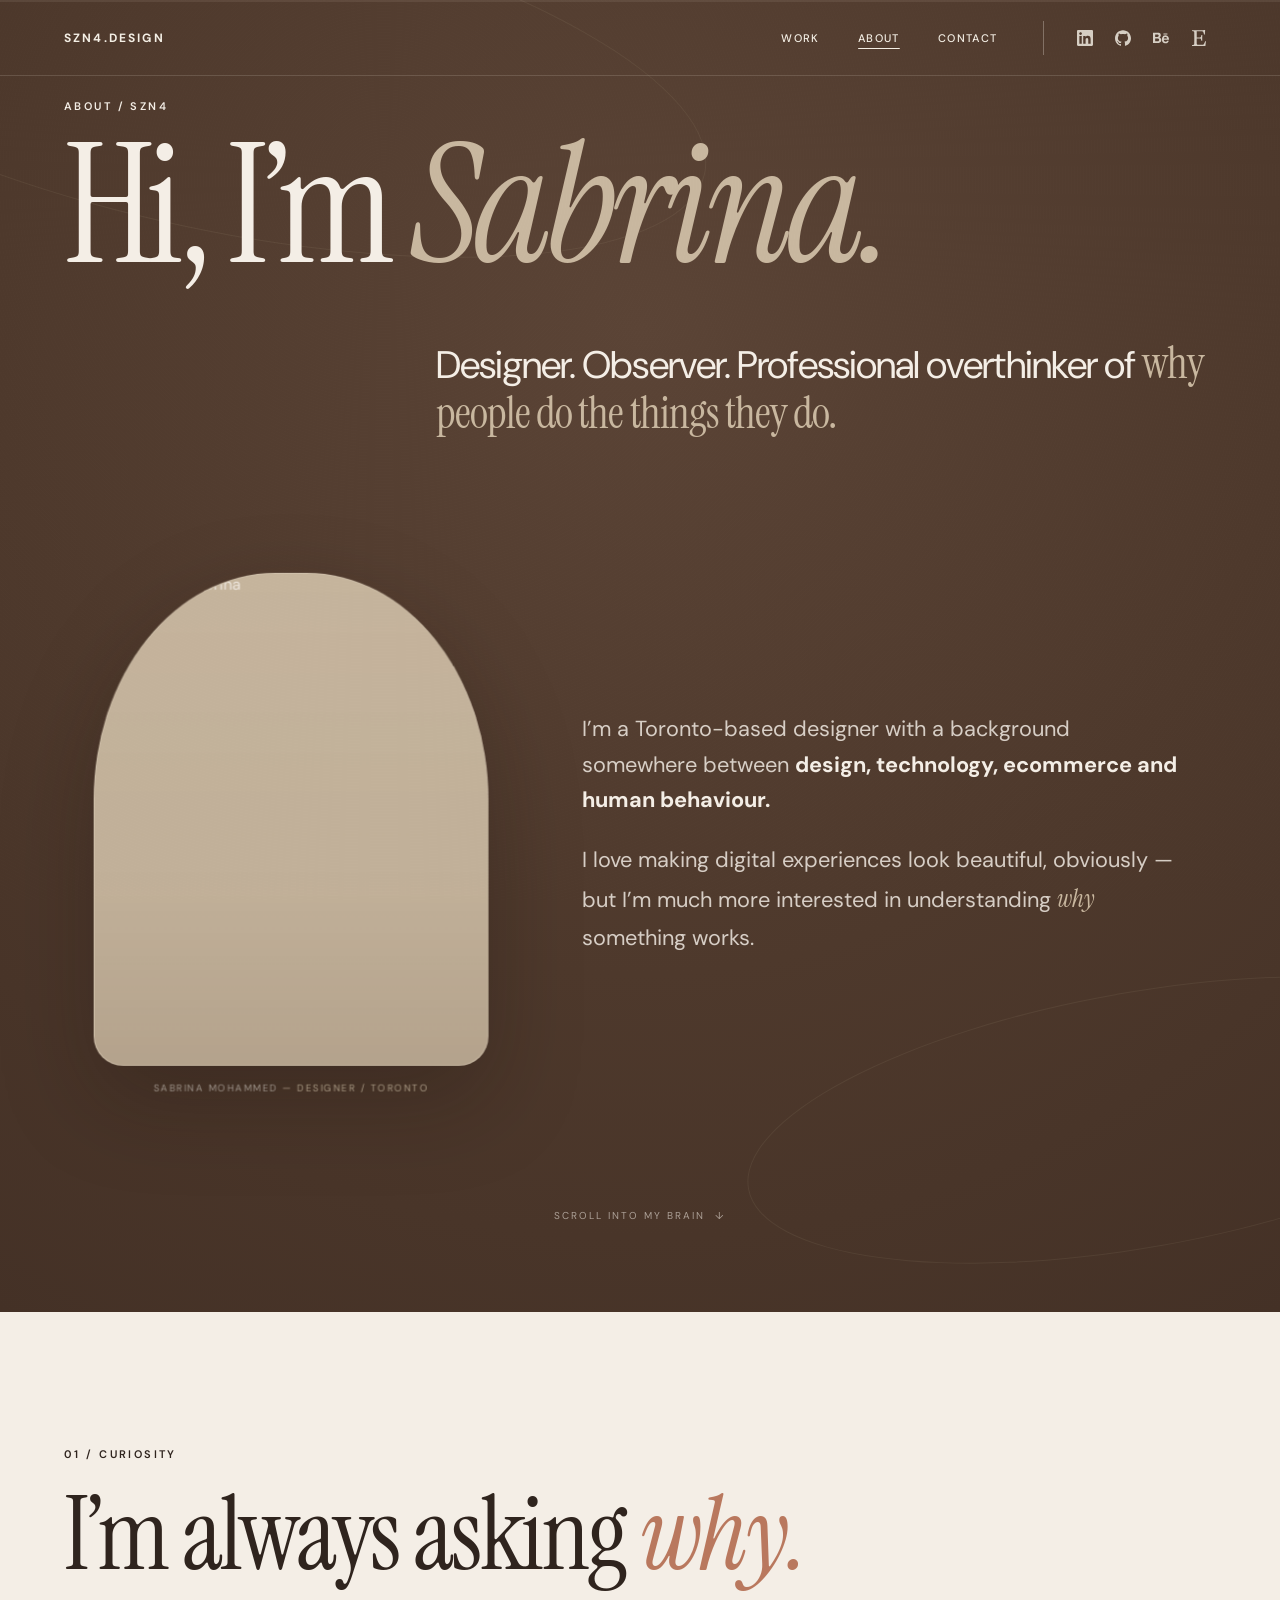
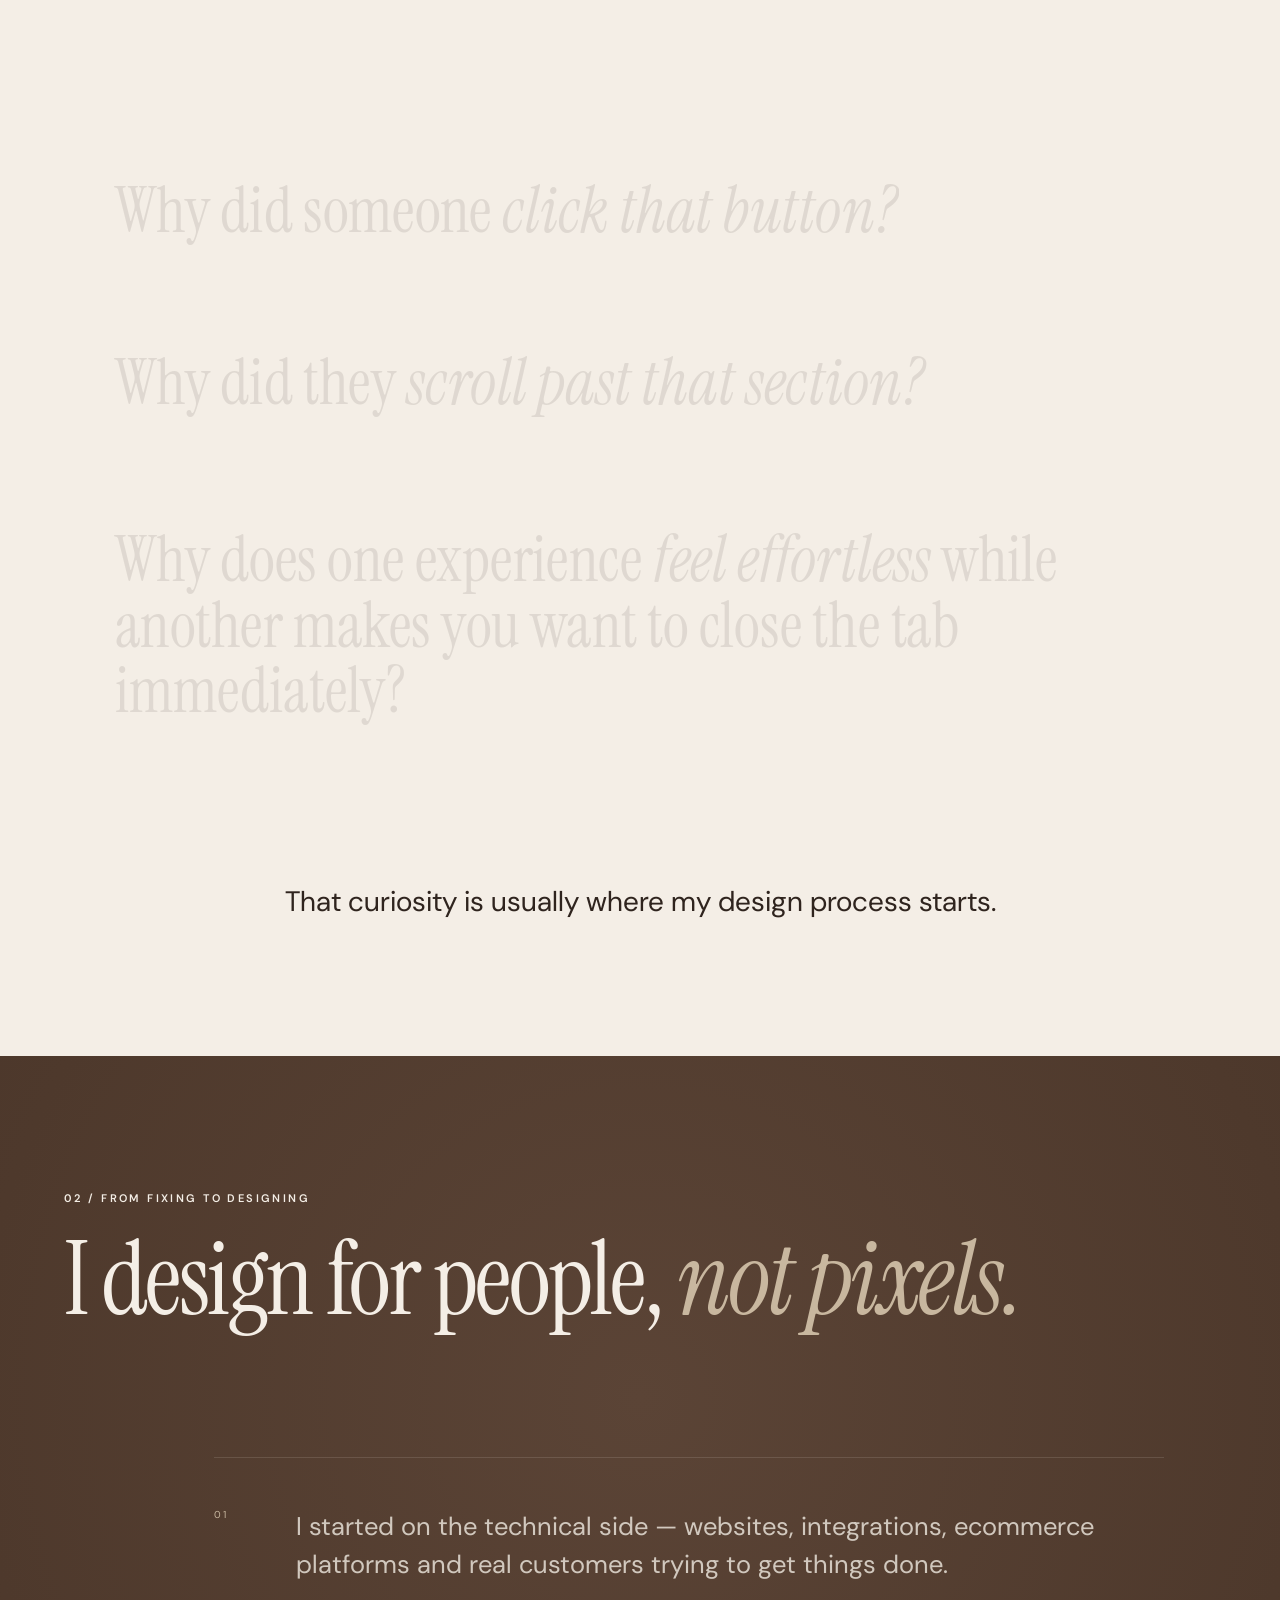
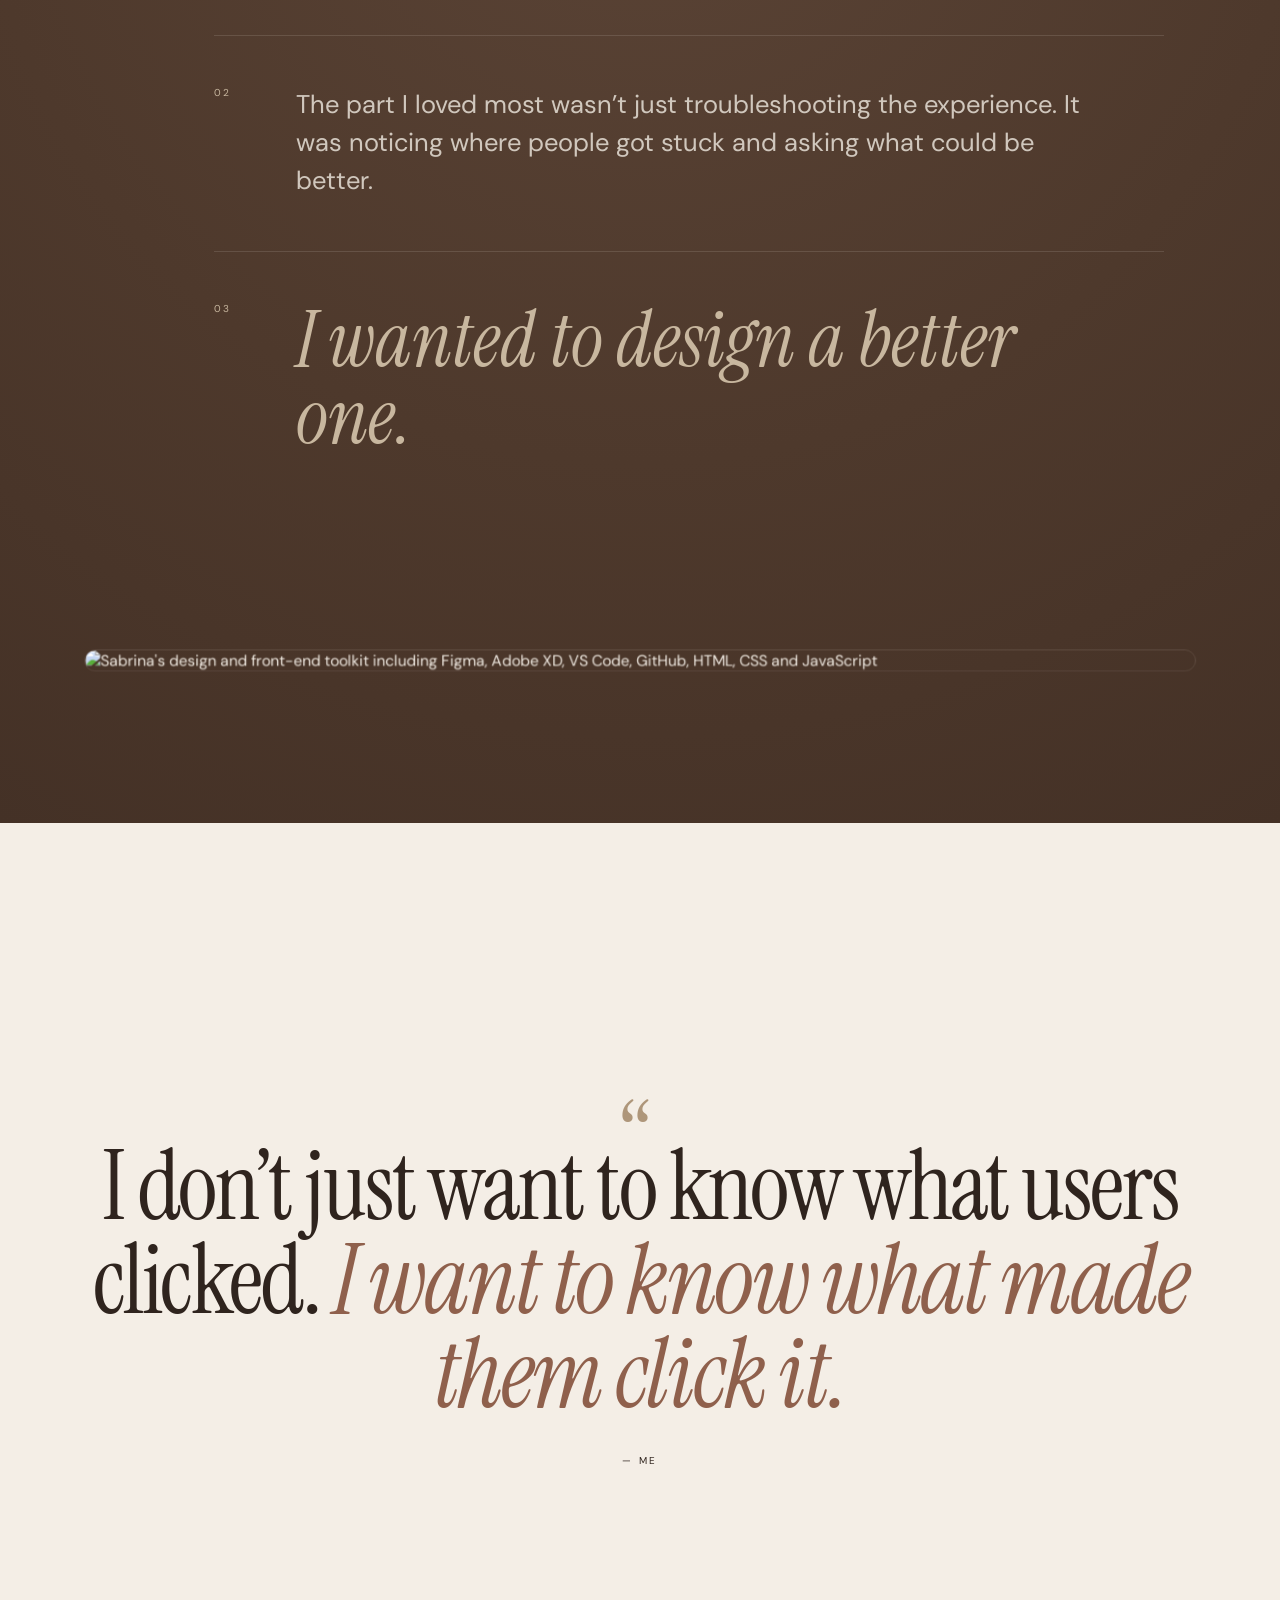
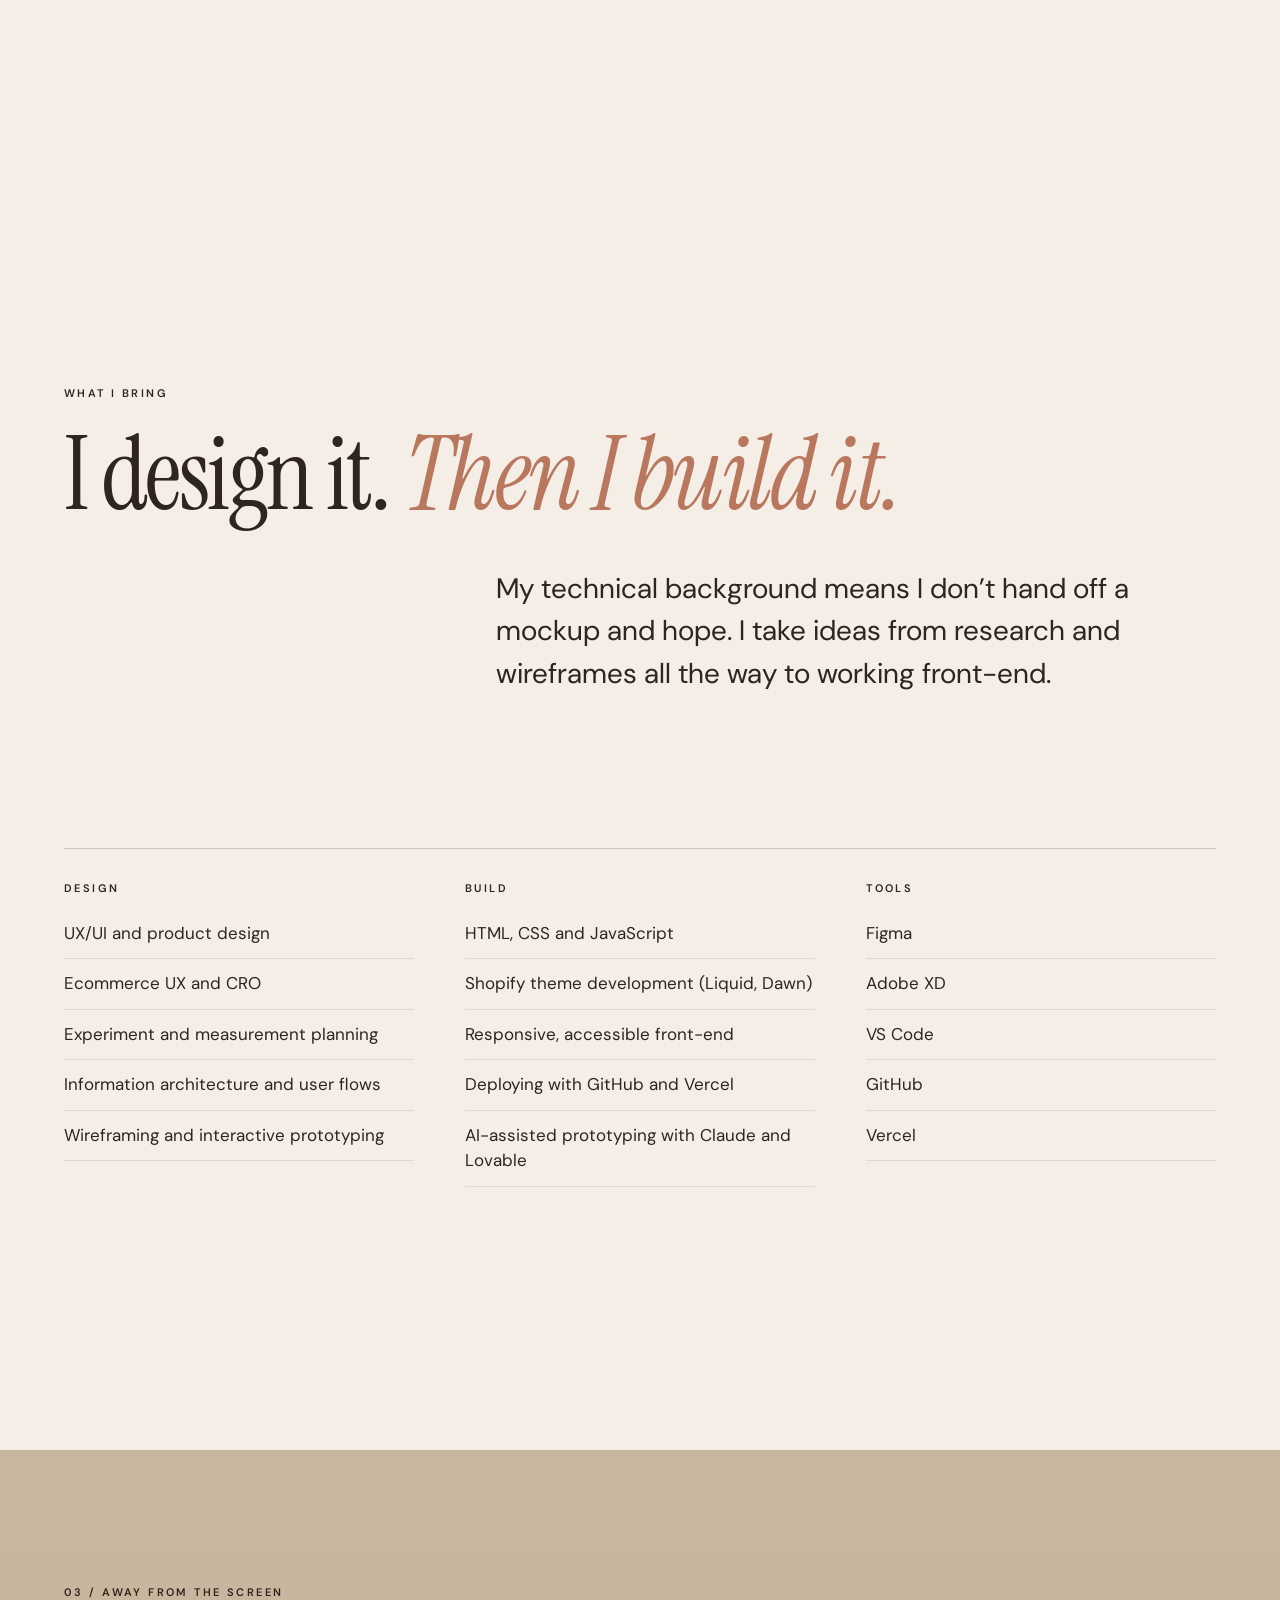
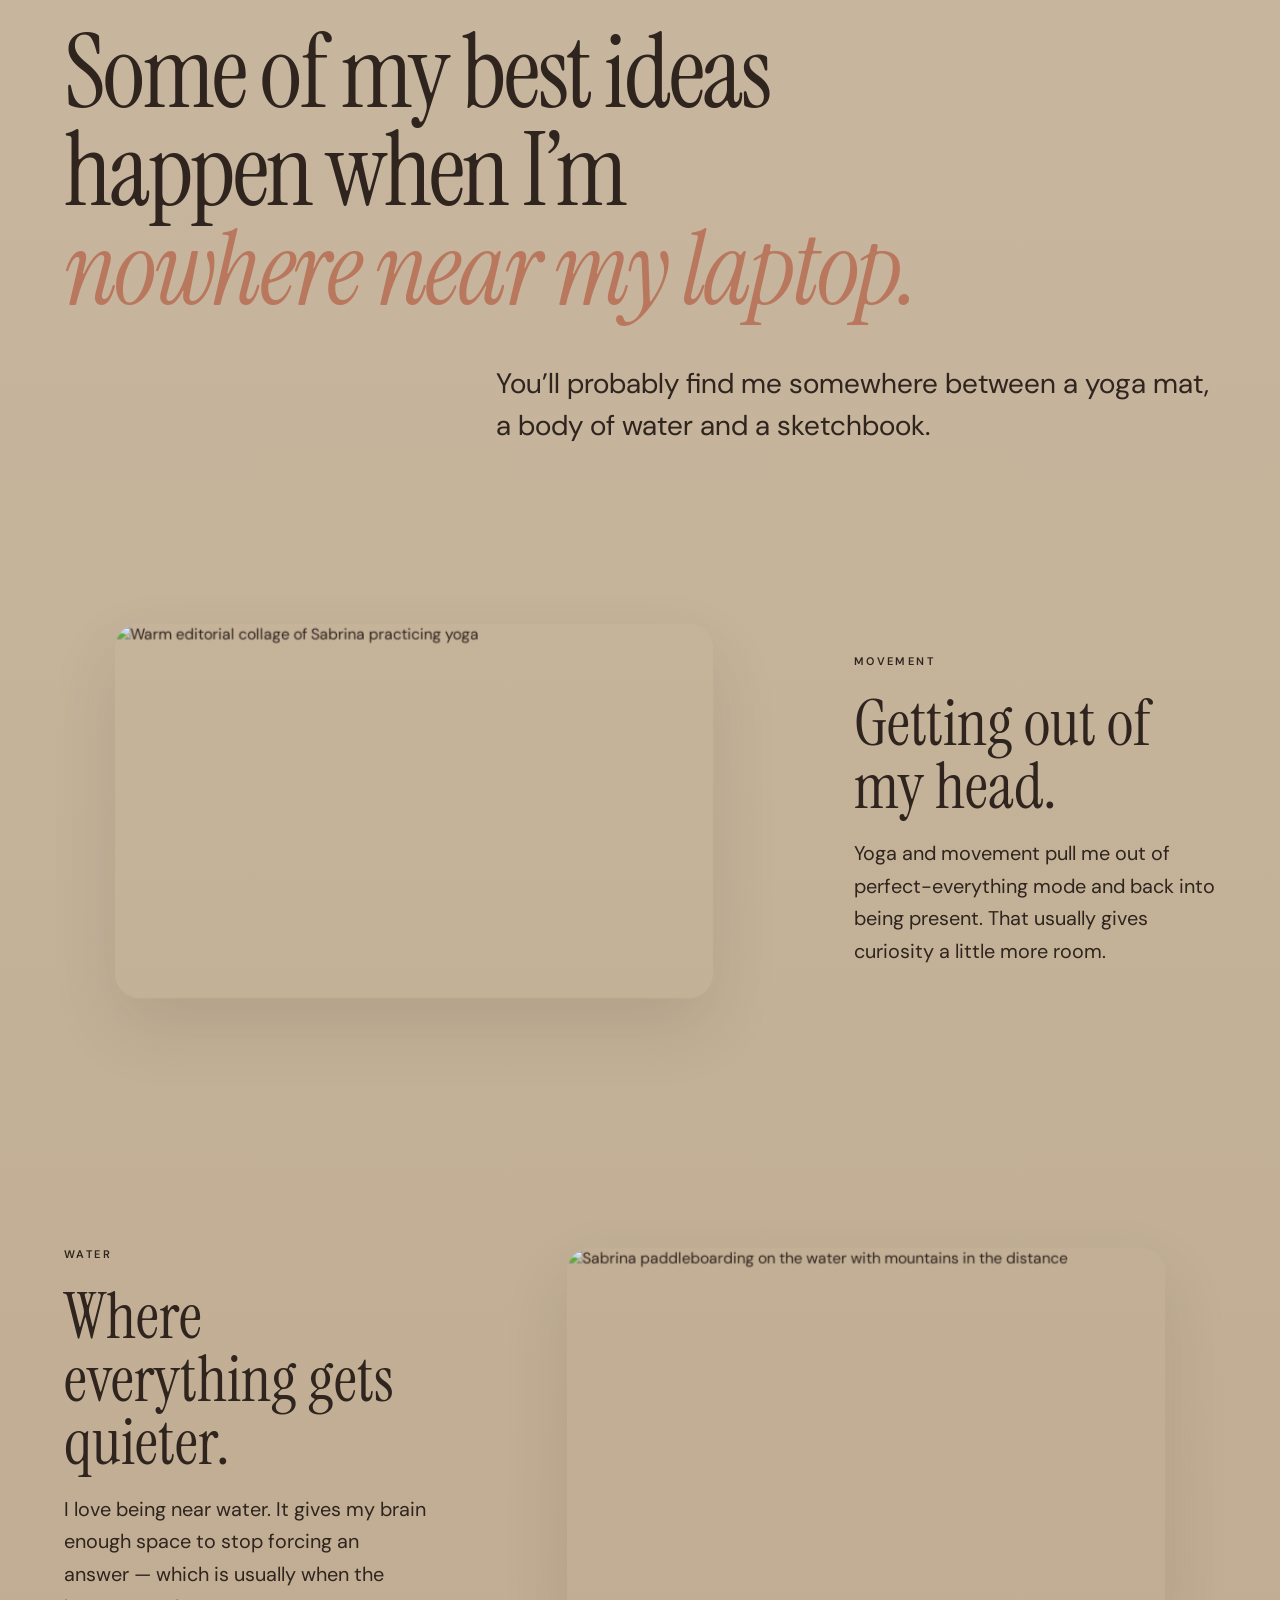
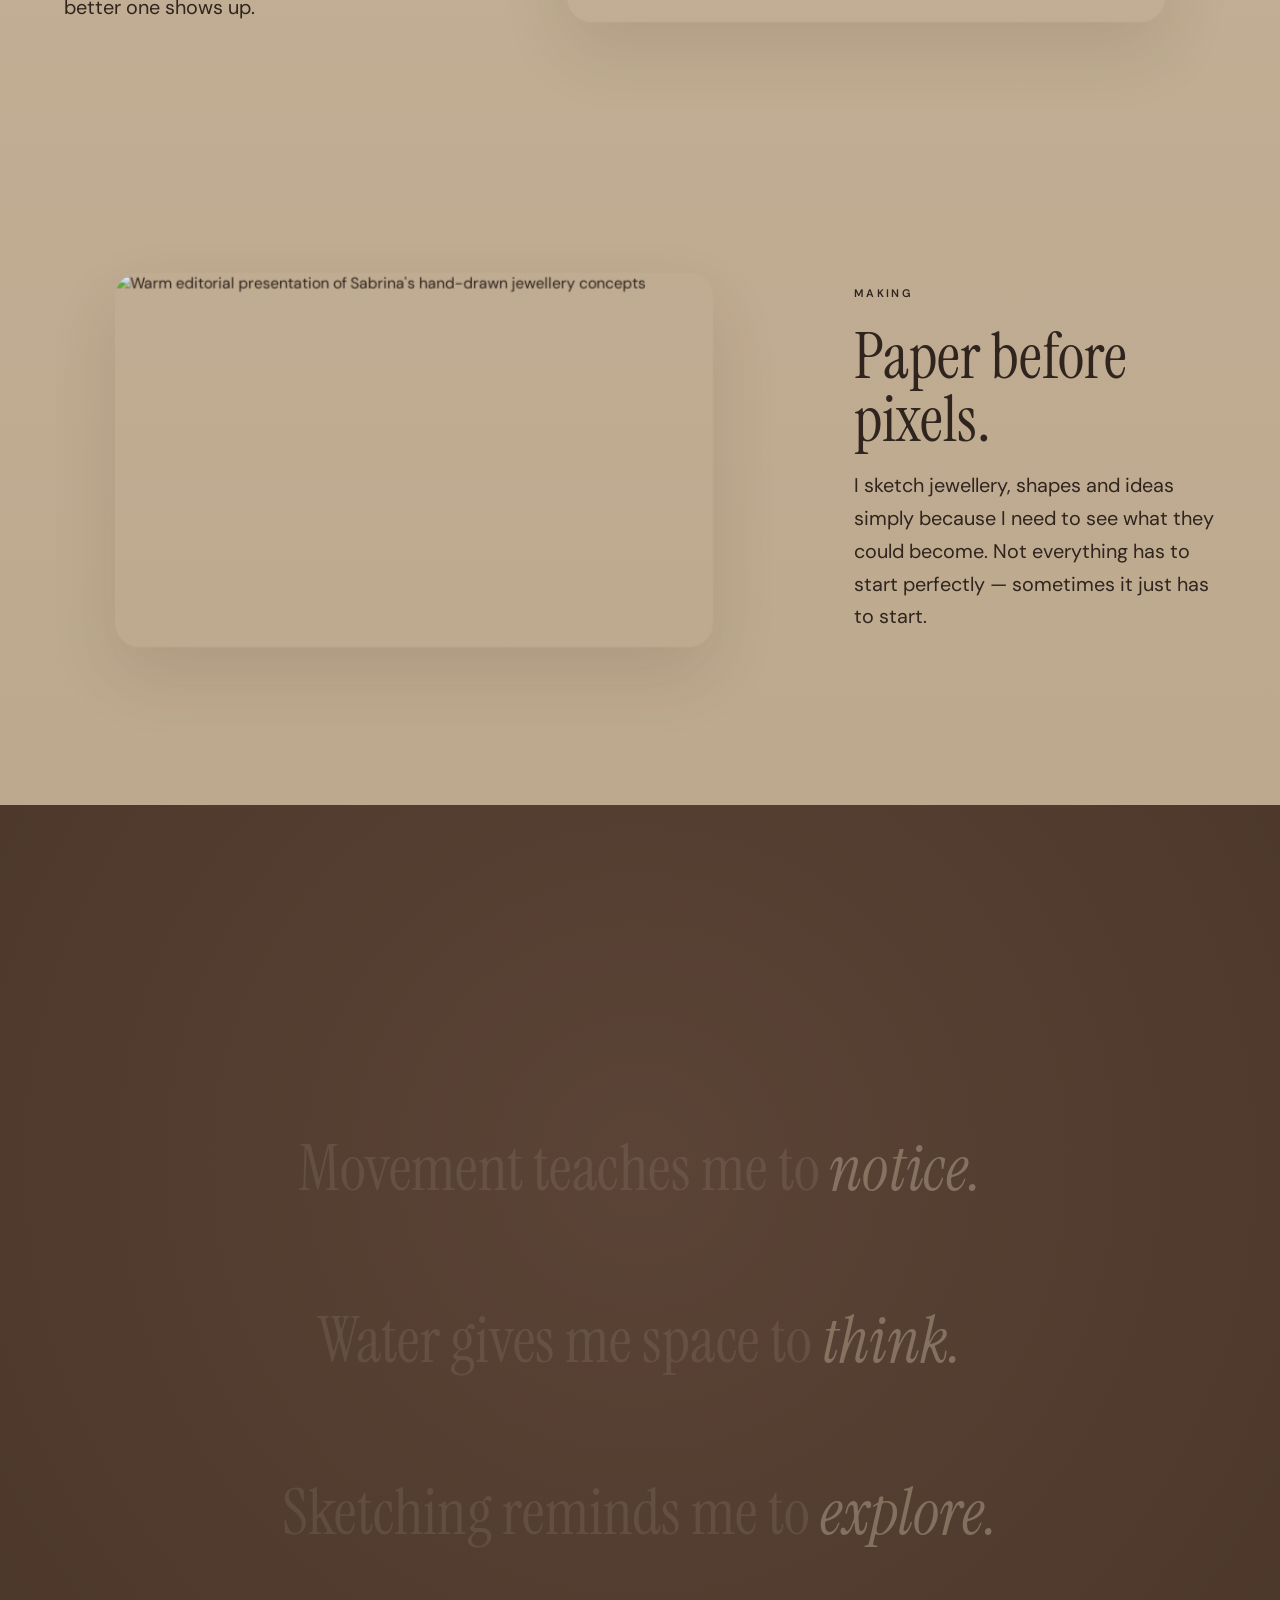
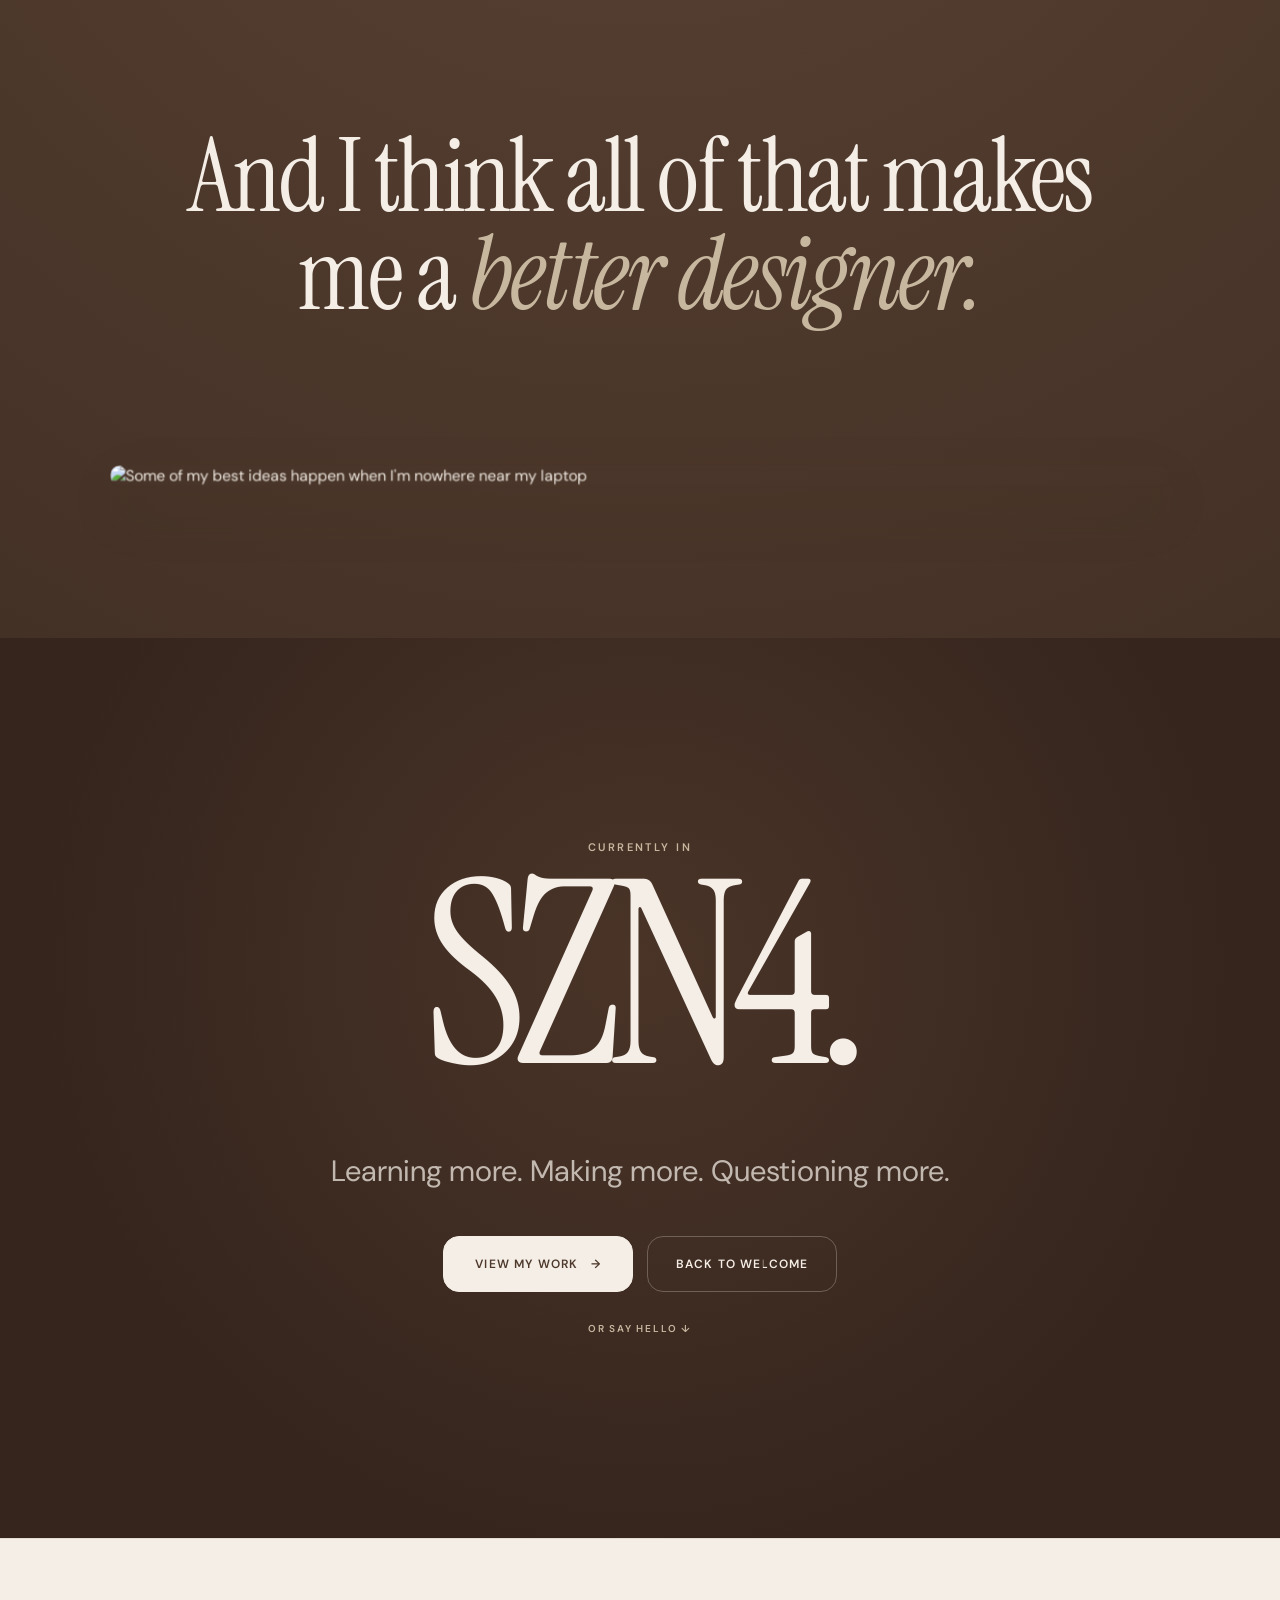
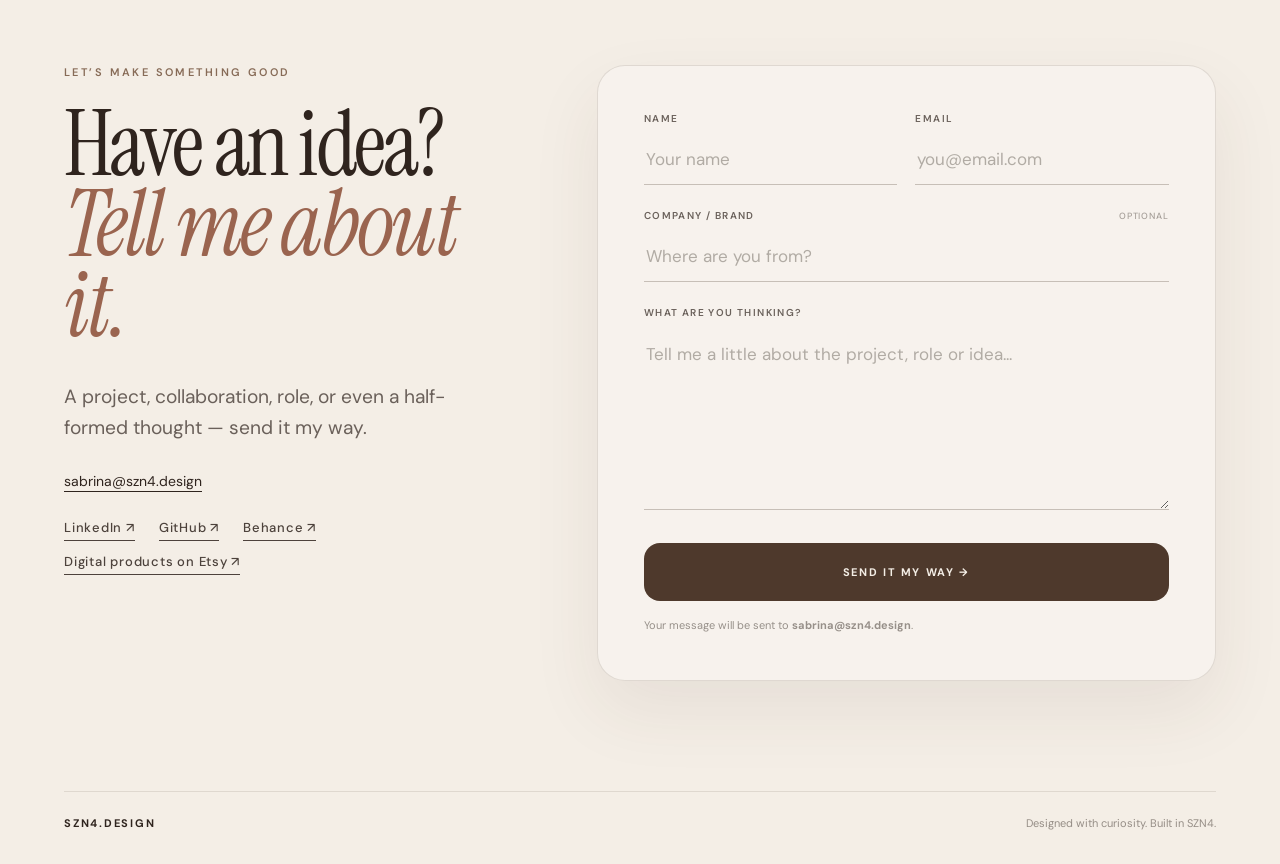
==== commit c6483133: "Wheel-style welcome scroll, delayed home nav, social icons, larger case study text - Welcome lines s" ====
--- a/about-me/index.html
+++ b/about-me/index.html
@@ -15,7 +15,7 @@
 <body>
 <div aria-hidden="true" class="grain"></div>
 <div aria-hidden="true" class="scroll-progress"><span id="progressBar"></span></div>
-<a class="skip-link" href="#main">Skip to content</a><header class="portfolio-nav"><a aria-label="SZN4 home" class="wordmark" href="/">SZN4.DESIGN</a><nav aria-label="Primary navigation"><a href="/ui-ux-projects/">Work</a><a aria-current="page" href="/about-me/">About</a><a href="/about-me/#contact">Contact</a></nav></header>
+<a class="skip-link" href="#main">Skip to content</a><header class="portfolio-nav"><a aria-label="SZN4 home" class="wordmark" href="/">SZN4.DESIGN</a><nav aria-label="Primary navigation"><a href="/ui-ux-projects/">Work</a><a aria-current="page" href="/about-me/">About</a><a href="/about-me/#contact">Contact</a></nav><div class="nav-social"><a href="https://www.linkedin.com/in/sabrina-mohammed-31694483/" target="_blank" rel="noopener noreferrer" aria-label="LinkedIn (opens in new tab)" title="LinkedIn"><svg viewBox="0 0 24 24" width="16" height="16" aria-hidden="true" focusable="false"><path fill="currentColor" d="M20.447 20.452h-3.554v-5.569c0-1.328-.027-3.037-1.852-3.037-1.853 0-2.136 1.445-2.136 2.939v5.667H9.351V9h3.414v1.561h.046c.477-.9 1.637-1.85 3.37-1.85 3.601 0 4.267 2.37 4.267 5.455v6.286zM5.337 7.433c-1.144 0-2.063-.926-2.063-2.065 0-1.138.92-2.063 2.063-2.063 1.14 0 2.064.925 2.064 2.063 0 1.139-.925 2.065-2.064 2.065zm1.782 13.019H3.555V9h3.564v11.452zM22.225 0H1.771C.792 0 0 .774 0 1.729v20.542C0 23.227.792 24 1.771 24h20.451C23.2 24 24 23.227 24 22.271V1.729C24 .774 23.2 0 22.222 0h.003z"/></svg></a><a href="https://github.com/SZN4Design" target="_blank" rel="noopener noreferrer" aria-label="GitHub (opens in new tab)" title="GitHub"><svg viewBox="0 0 24 24" width="16" height="16" aria-hidden="true" focusable="false"><path fill="currentColor" d="M12 .297c-6.63 0-12 5.373-12 12 0 5.303 3.438 9.8 8.205 11.385.6.113.82-.258.82-.577 0-.285-.01-1.04-.015-2.04-3.338.724-4.042-1.61-4.042-1.61C4.422 18.07 3.633 17.7 3.633 17.7c-1.087-.744.084-.729.084-.729 1.205.084 1.838 1.236 1.838 1.236 1.07 1.835 2.809 1.305 3.495.998.108-.776.417-1.305.76-1.605-2.665-.3-5.466-1.332-5.466-5.93 0-1.31.465-2.38 1.235-3.22-.135-.303-.54-1.523.105-3.176 0 0 1.005-.322 3.3 1.23.96-.267 1.98-.399 3-.405 1.02.006 2.04.138 3 .405 2.28-1.552 3.285-1.23 3.285-1.23.645 1.653.24 2.873.12 3.176.765.84 1.23 1.91 1.23 3.22 0 4.61-2.805 5.625-5.475 5.92.42.36.81 1.096.81 2.22 0 1.606-.015 2.896-.015 3.286 0 .315.21.69.825.57C20.565 22.092 24 17.592 24 12.297c0-6.627-5.373-12-12-12"/></svg></a><a href="https://www.behance.net/sabrinamohammed" target="_blank" rel="noopener noreferrer" aria-label="Behance (opens in new tab)" title="Behance"><svg viewBox="0 0 24 24" width="16" height="16" aria-hidden="true" focusable="false"><path fill="currentColor" d="M16.969 16.927a2.561 2.561 0 0 0 1.901.677 2.501 2.501 0 0 0 1.531-.475c.362-.235.636-.584.779-.99h2.585a5.091 5.091 0 0 1-1.9 2.896 5.292 5.292 0 0 1-3.091.88 5.839 5.839 0 0 1-2.284-.433 4.871 4.871 0 0 1-1.723-1.211 5.657 5.657 0 0 1-1.08-1.874 7.057 7.057 0 0 1-.383-2.393c-.005-.8.129-1.595.396-2.349a5.313 5.313 0 0 1 5.088-3.604 4.87 4.87 0 0 1 2.376.563c.661.362 1.231.87 1.668 1.485a6.2 6.2 0 0 1 .943 2.133c.194.821.263 1.666.205 2.508h-7.699c-.063.79.184 1.574.688 2.187ZM6.947 4.084a8.065 8.065 0 0 1 1.928.198 4.29 4.29 0 0 1 1.49.638c.418.303.748.711.958 1.182.241.579.357 1.203.341 1.83a3.506 3.506 0 0 1-.506 1.961 3.726 3.726 0 0 1-1.503 1.287 3.588 3.588 0 0 1 2.027 1.437c.464.747.697 1.615.67 2.494a4.593 4.593 0 0 1-.423 2.032 3.945 3.945 0 0 1-1.163 1.413 5.114 5.114 0 0 1-1.683.807 7.135 7.135 0 0 1-1.928.259H0V4.084h6.947Zm-.235 12.9c.308.004.616-.029.916-.099a2.18 2.18 0 0 0 .766-.332c.228-.158.411-.371.534-.619.142-.317.208-.663.191-1.009a2.08 2.08 0 0 0-.642-1.715 2.618 2.618 0 0 0-1.696-.505h-3.54v4.279h3.471Zm13.635-5.967a2.13 2.13 0 0 0-1.654-.619 2.336 2.336 0 0 0-1.163.259 2.474 2.474 0 0 0-.738.62 2.359 2.359 0 0 0-.396.792c-.074.239-.12.485-.137.734h4.769a3.239 3.239 0 0 0-.679-1.785l-.002-.001Zm-13.813-.648a2.254 2.254 0 0 0 1.423-.433c.399-.355.607-.88.56-1.413a1.916 1.916 0 0 0-.178-.891 1.298 1.298 0 0 0-.495-.533 1.851 1.851 0 0 0-.711-.274 3.966 3.966 0 0 0-.835-.073H3.241v3.631h3.293v-.014ZM21.62 5.122h-5.976v1.527h5.976V5.122Z"/></svg></a><a href="https://www.etsy.com/ca/shop/SZN4Design" target="_blank" rel="noopener noreferrer" aria-label="Digital products on Etsy (opens in new tab)" title="Digital products on Etsy"><svg viewBox="0 0 24 24" width="16" height="16" aria-hidden="true" focusable="false"><path fill="currentColor" d="M8.559 2.445c0-.325.033-.52.59-.52h7.465c1.3 0 2.02 1.11 2.54 3.193l.42 1.666h1.27c.23-4.728.43-6.784.43-6.784s-3.196.36-5.09.36H6.635L1.521.196v1.37l1.725.326c1.21.24 1.5.496 1.6 1.606 0 0 .11 3.27.11 8.64 0 5.385-.09 8.61-.09 8.61 0 .973-.39 1.333-1.59 1.573l-1.722.33V24l5.13-.165h8.55c1.935 0 6.39.165 6.39.165.105-1.17.75-6.48.855-7.064h-1.2l-1.284 2.91c-1.005 2.28-2.476 2.445-4.11 2.445h-4.906c-1.63 0-2.415-.64-2.415-2.05V12.8s3.62 0 4.79.096c.912.064 1.463.325 1.76 1.598l.39 1.695h1.41l-.09-4.278.192-4.305h-1.391l-.45 1.89c-.283 1.244-.48 1.47-1.754 1.6-1.666.17-4.815.14-4.815.14V2.45h-.05z"/></svg></a></div></header>
 <main id="main">
 <!-- CHAPTER 1: INTRO -->
 <section class="chapter hero theme-dark" data-theme="dark">
--- a/assets/site.css
+++ b/assets/site.css
@@ -12,3 +12,12 @@
 :focus-visible{outline:3px solid #ac7853;outline-offset:5px}
 @media(max-width:600px){.portfolio-nav{min-height:68px;gap:10px}.portfolio-nav .wordmark{font-size:10px;letter-spacing:.1em}.portfolio-nav nav{gap:16px}.portfolio-nav nav a{font-size:10px;letter-spacing:.04em}.footer-invite{align-items:flex-start;flex-direction:column}.portfolio-footer{padding-top:52px}.project-switcher{gap:18px}.project-switcher strong{font-size:27px}}
 @media(prefers-reduced-motion:reduce){html{scroll-behavior:auto!important}*,*:before,*:after{animation-duration:.01ms!important;animation-iteration-count:1!important;transition-duration:.01ms!important}}
+
+.portfolio-nav{display:flex}
+.portfolio-nav .nav-right{display:flex;align-items:center}
+.nav-social{display:flex;align-items:center;gap:4px;margin-left:clamp(10px,2vw,28px);padding-left:clamp(10px,2vw,24px);border-left:1px solid currentColor;border-left-color:color-mix(in srgb,currentColor 30%,transparent)}
+.nav-social a{display:inline-grid;place-items:center;width:34px;height:34px;color:inherit;border-radius:50%;opacity:.82;transition:opacity .2s,background-color .2s}
+.nav-social a:hover{opacity:1;background:color-mix(in srgb,currentColor 12%,transparent)}
+.portfolio-nav nav{margin-left:auto}
+@media(max-width:600px){.nav-social{gap:0;margin-left:8px;padding-left:6px}.nav-social a{width:30px;height:30px}.nav-social svg{width:14px;height:14px}}
+@media(max-width:400px){.portfolio-nav{padding:0 14px}.portfolio-nav nav{gap:12px}}
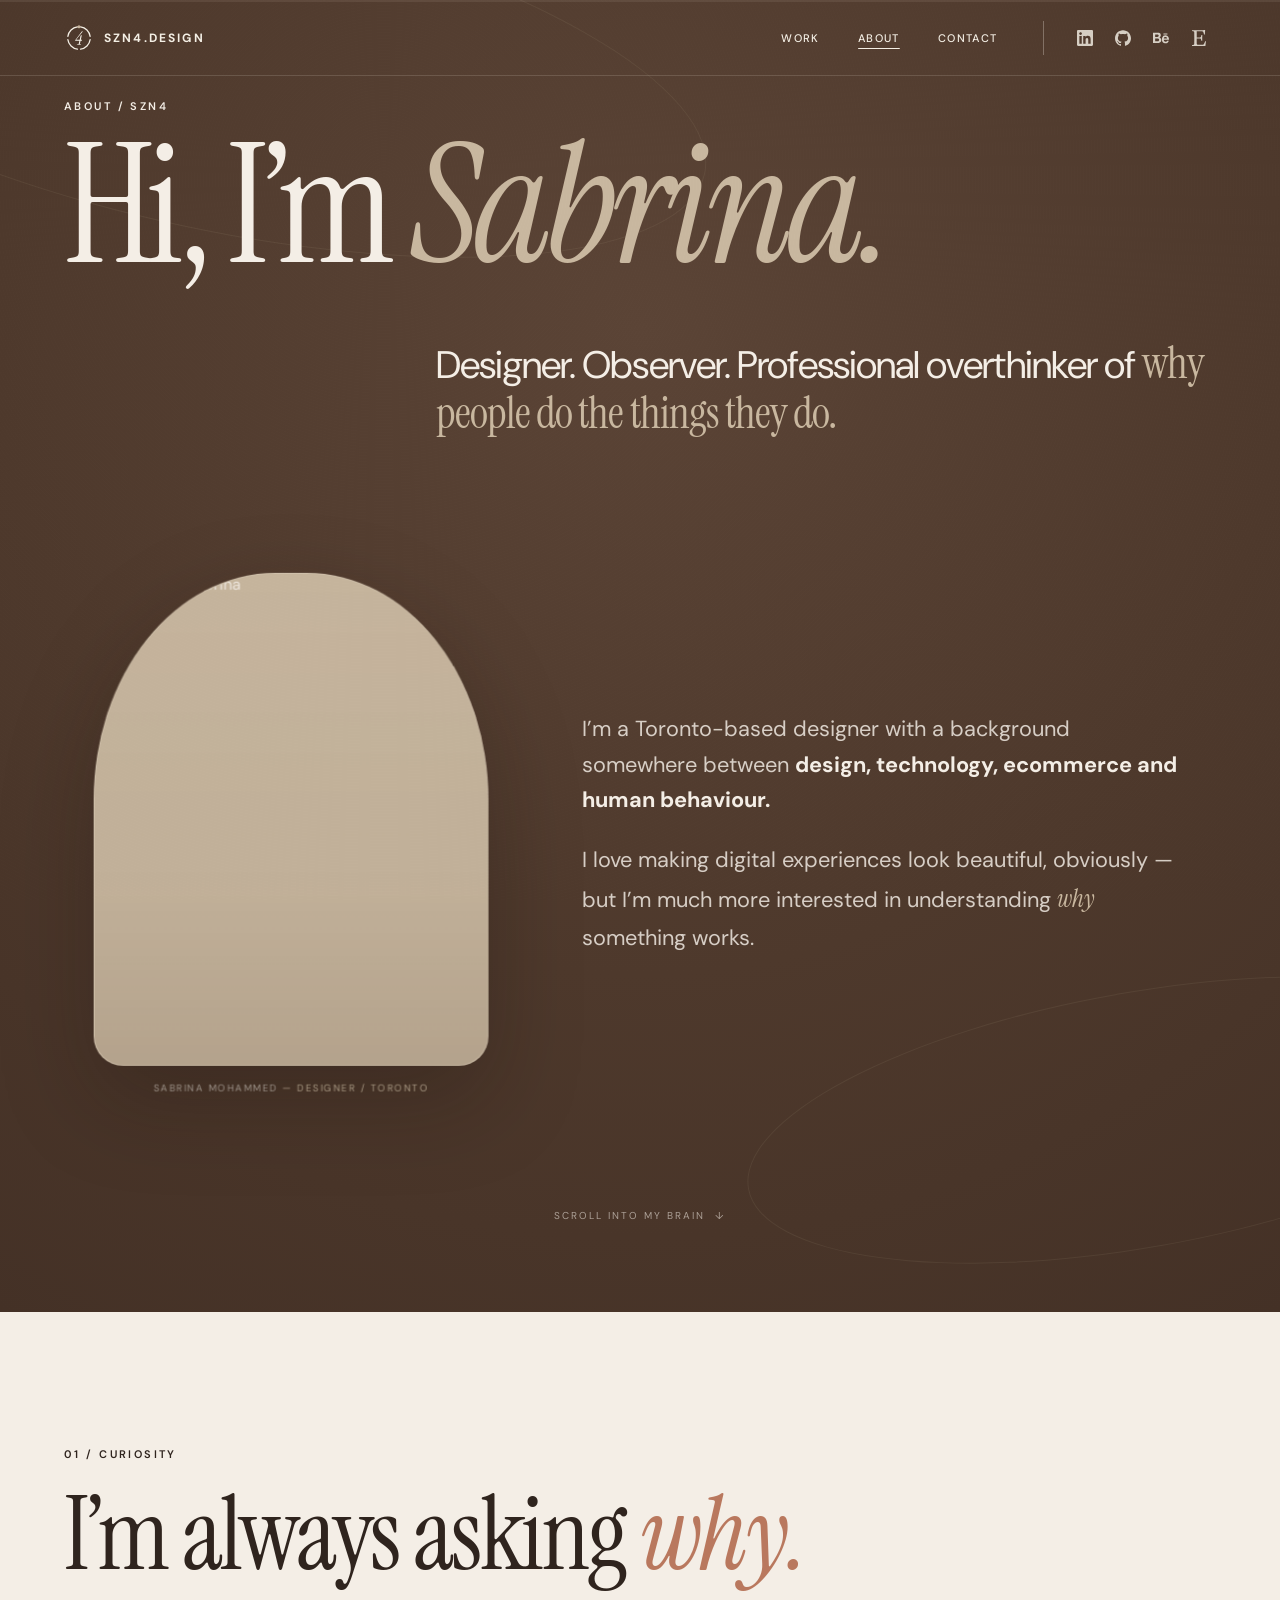
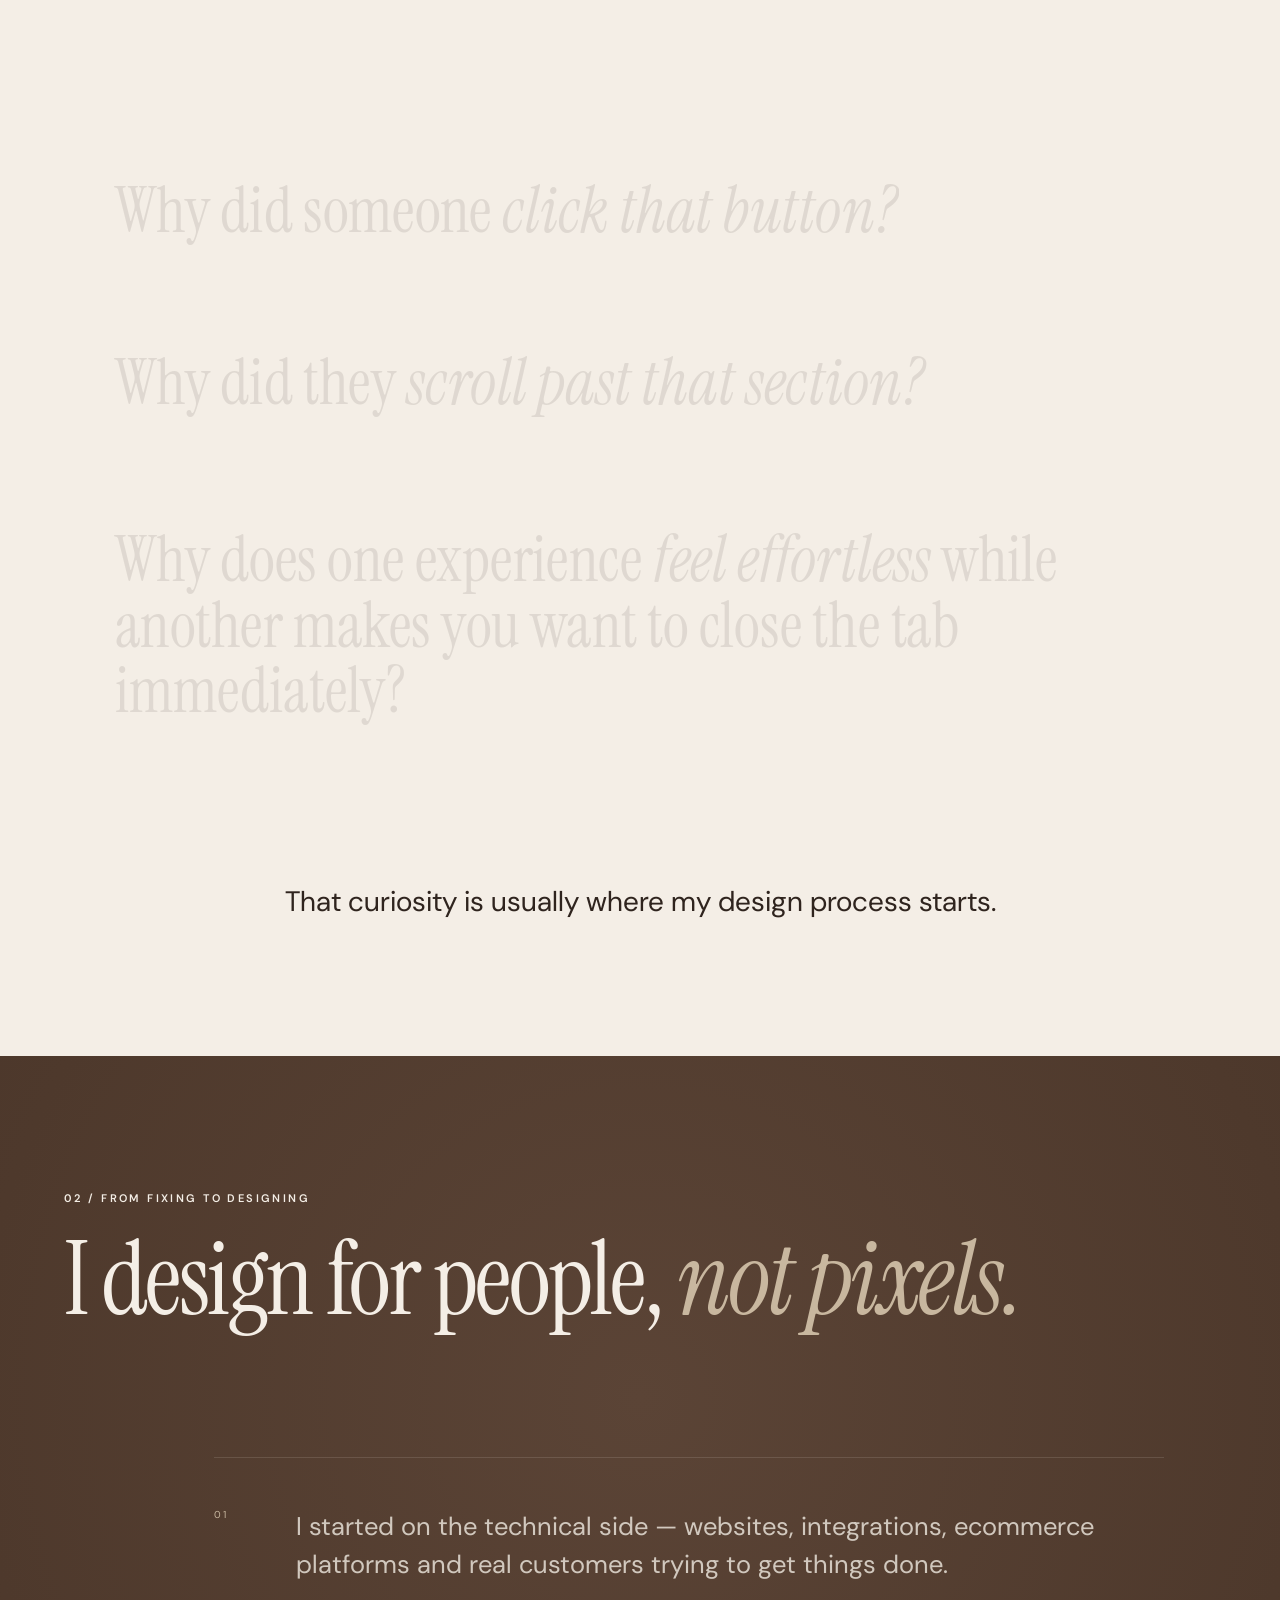
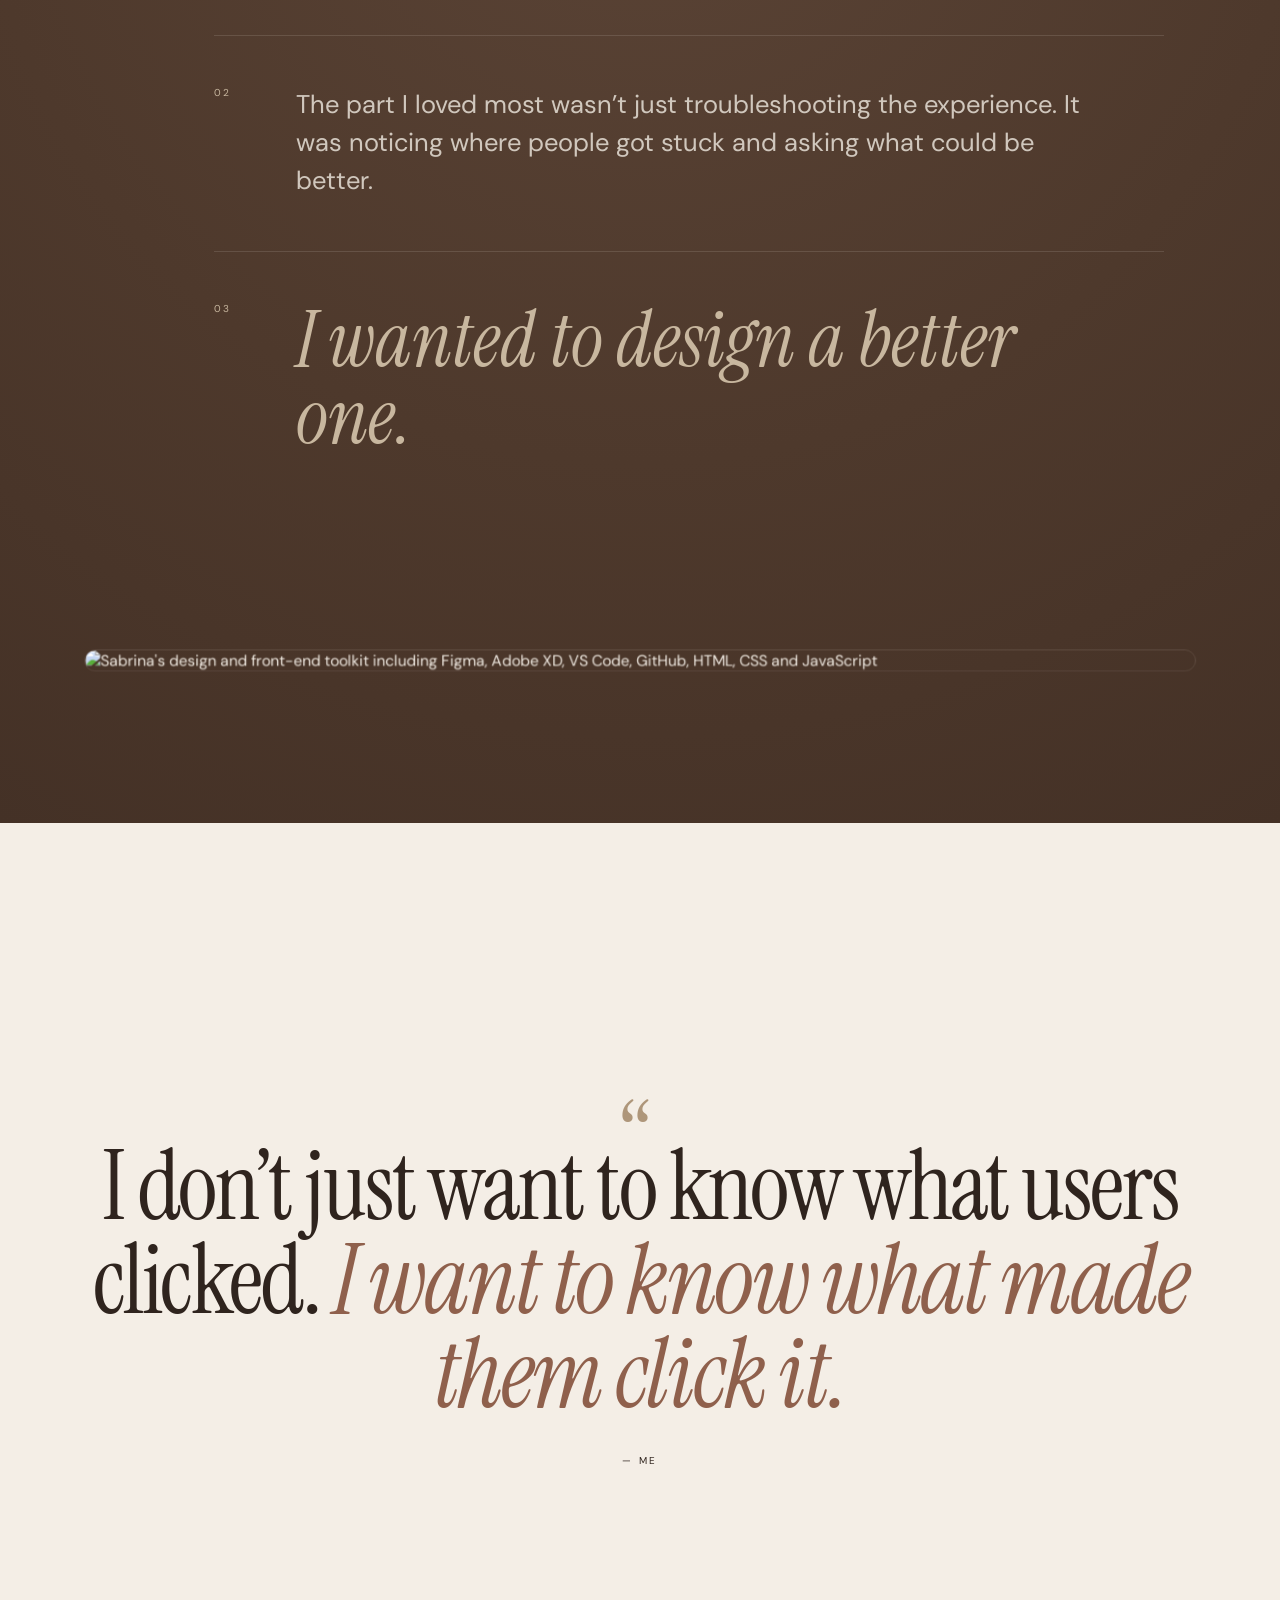
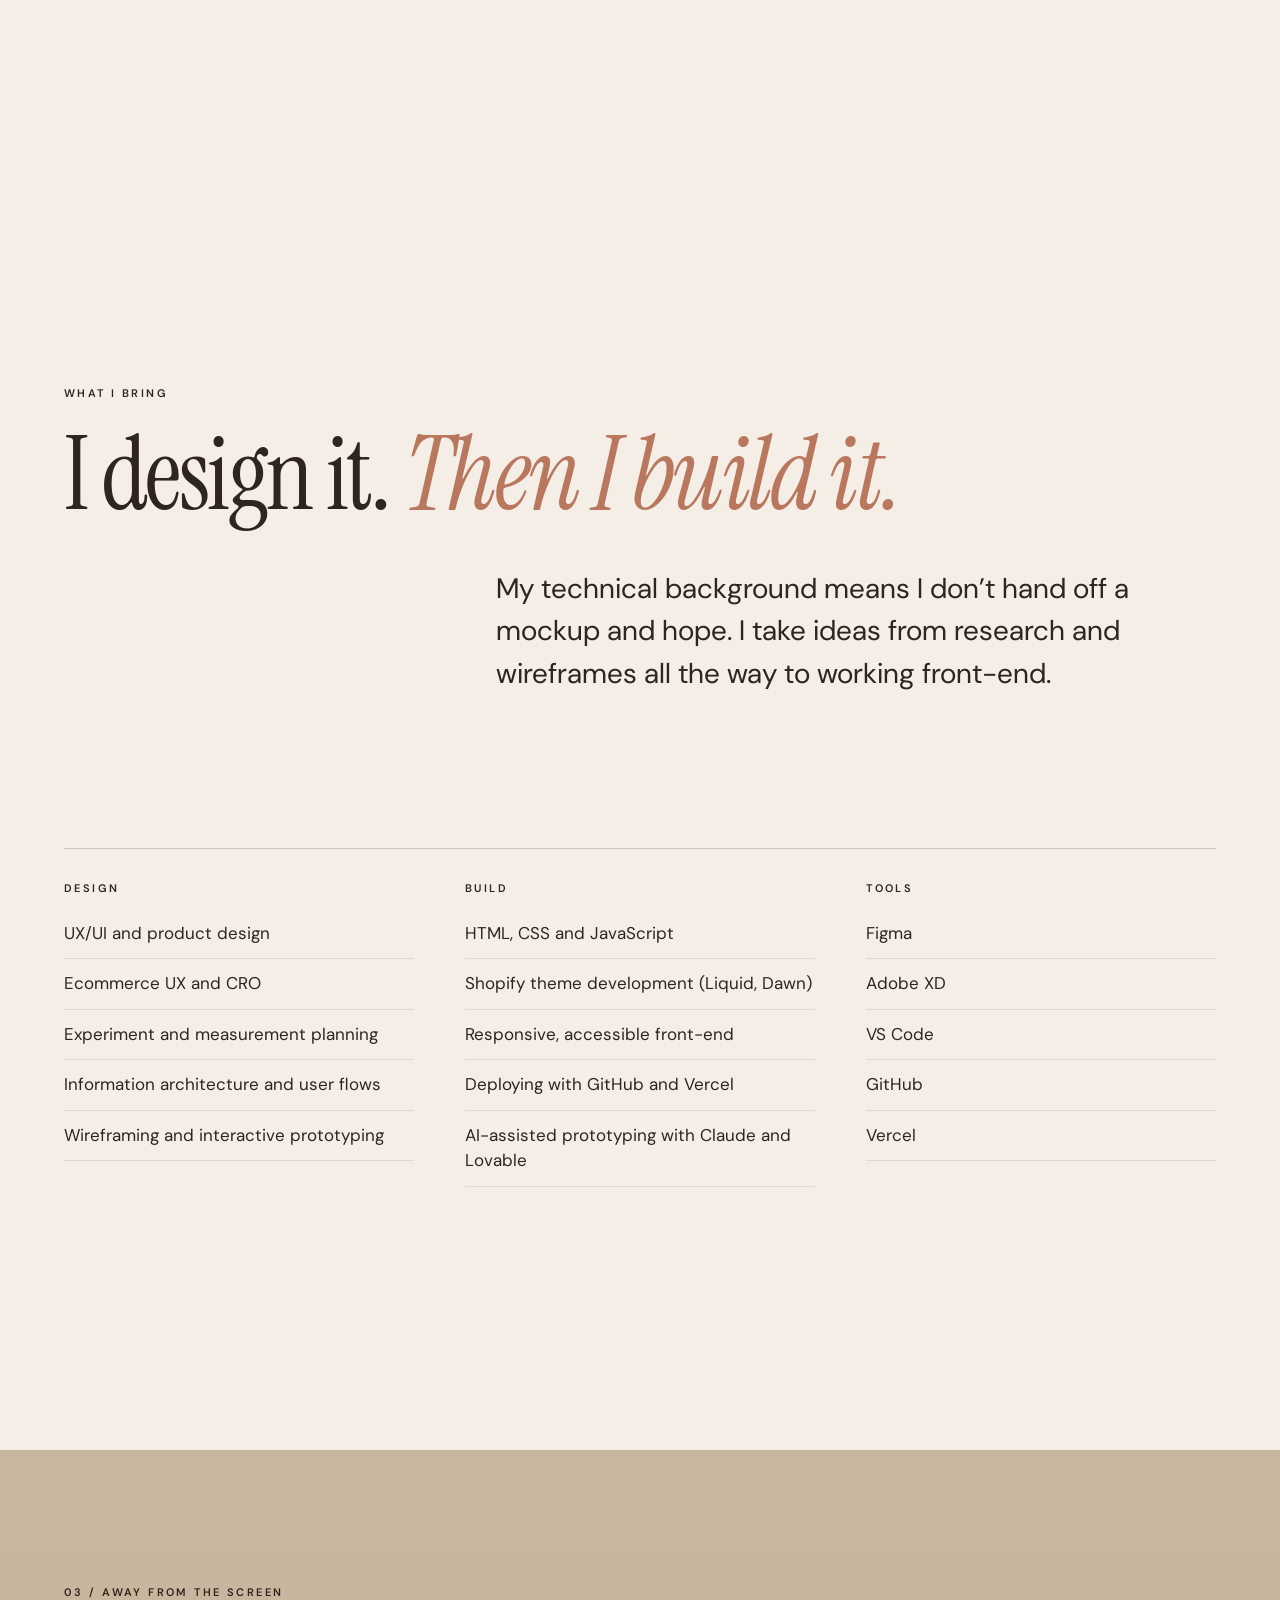
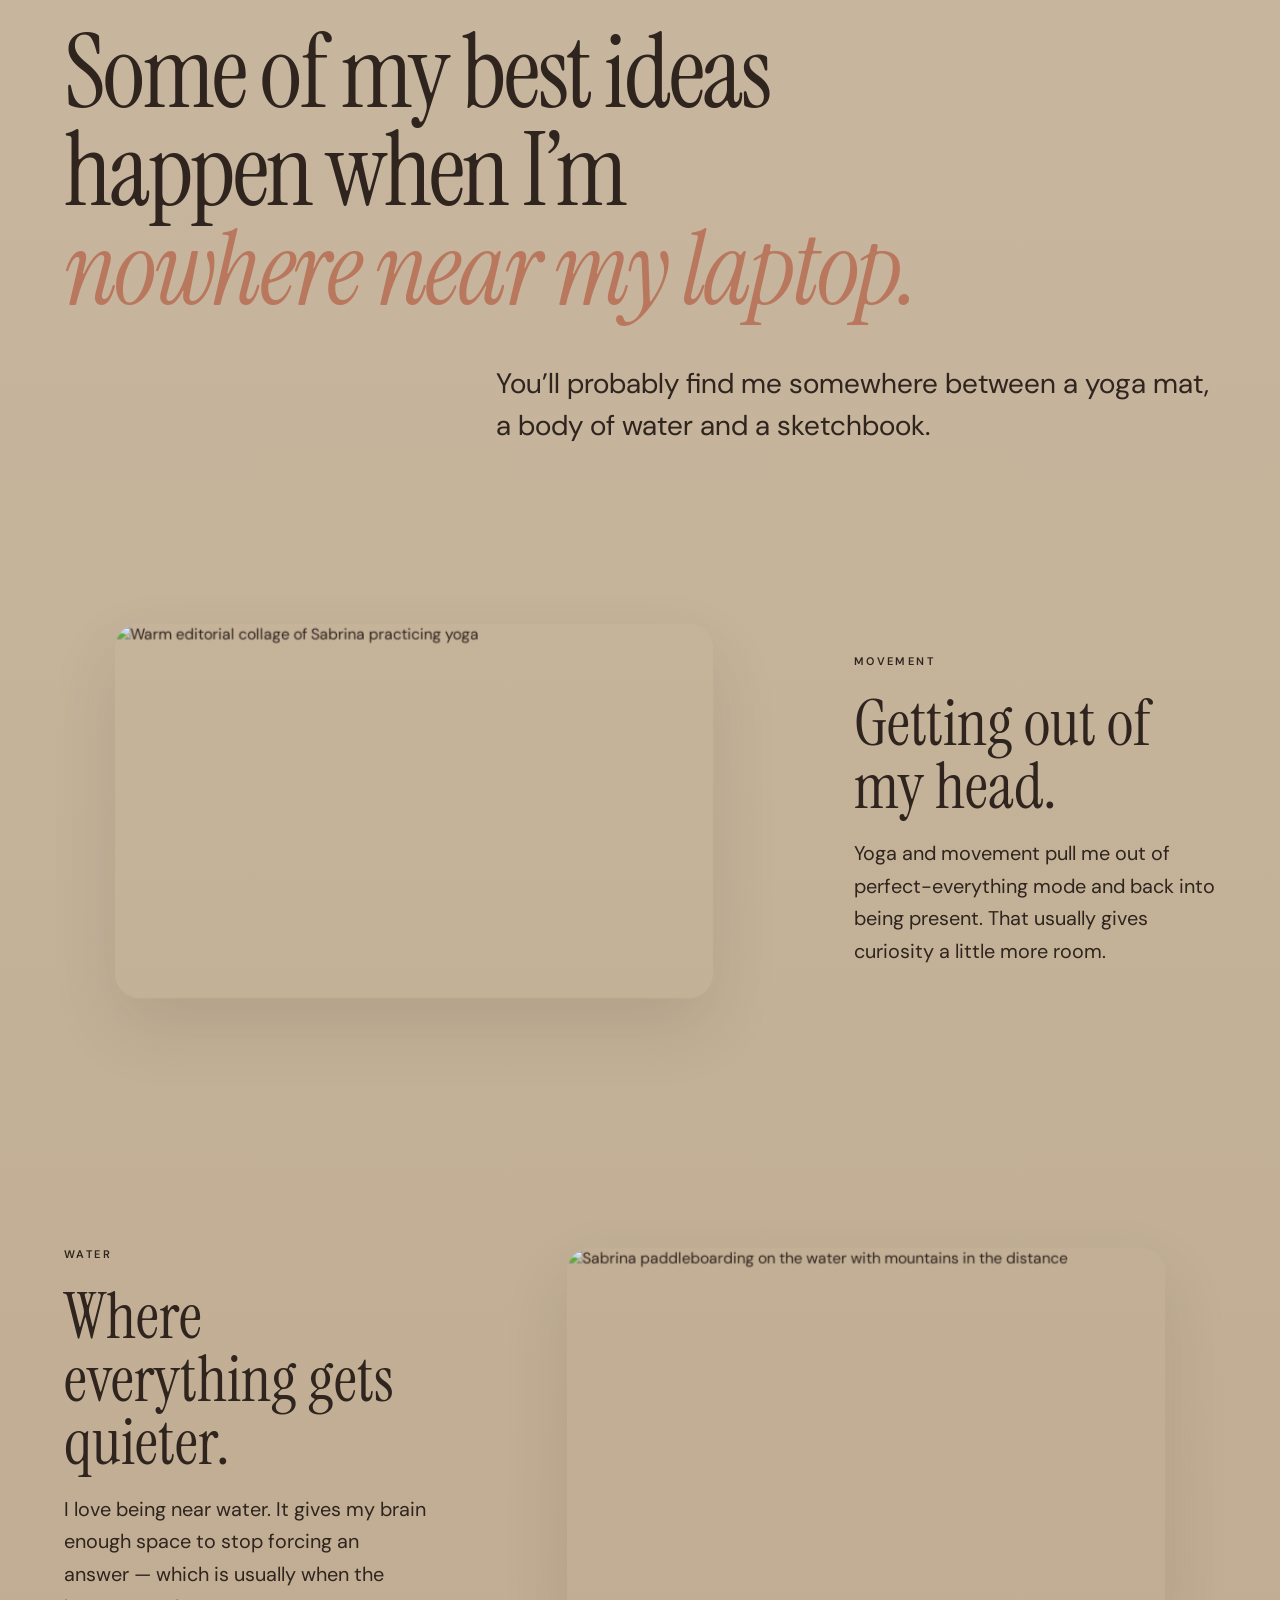
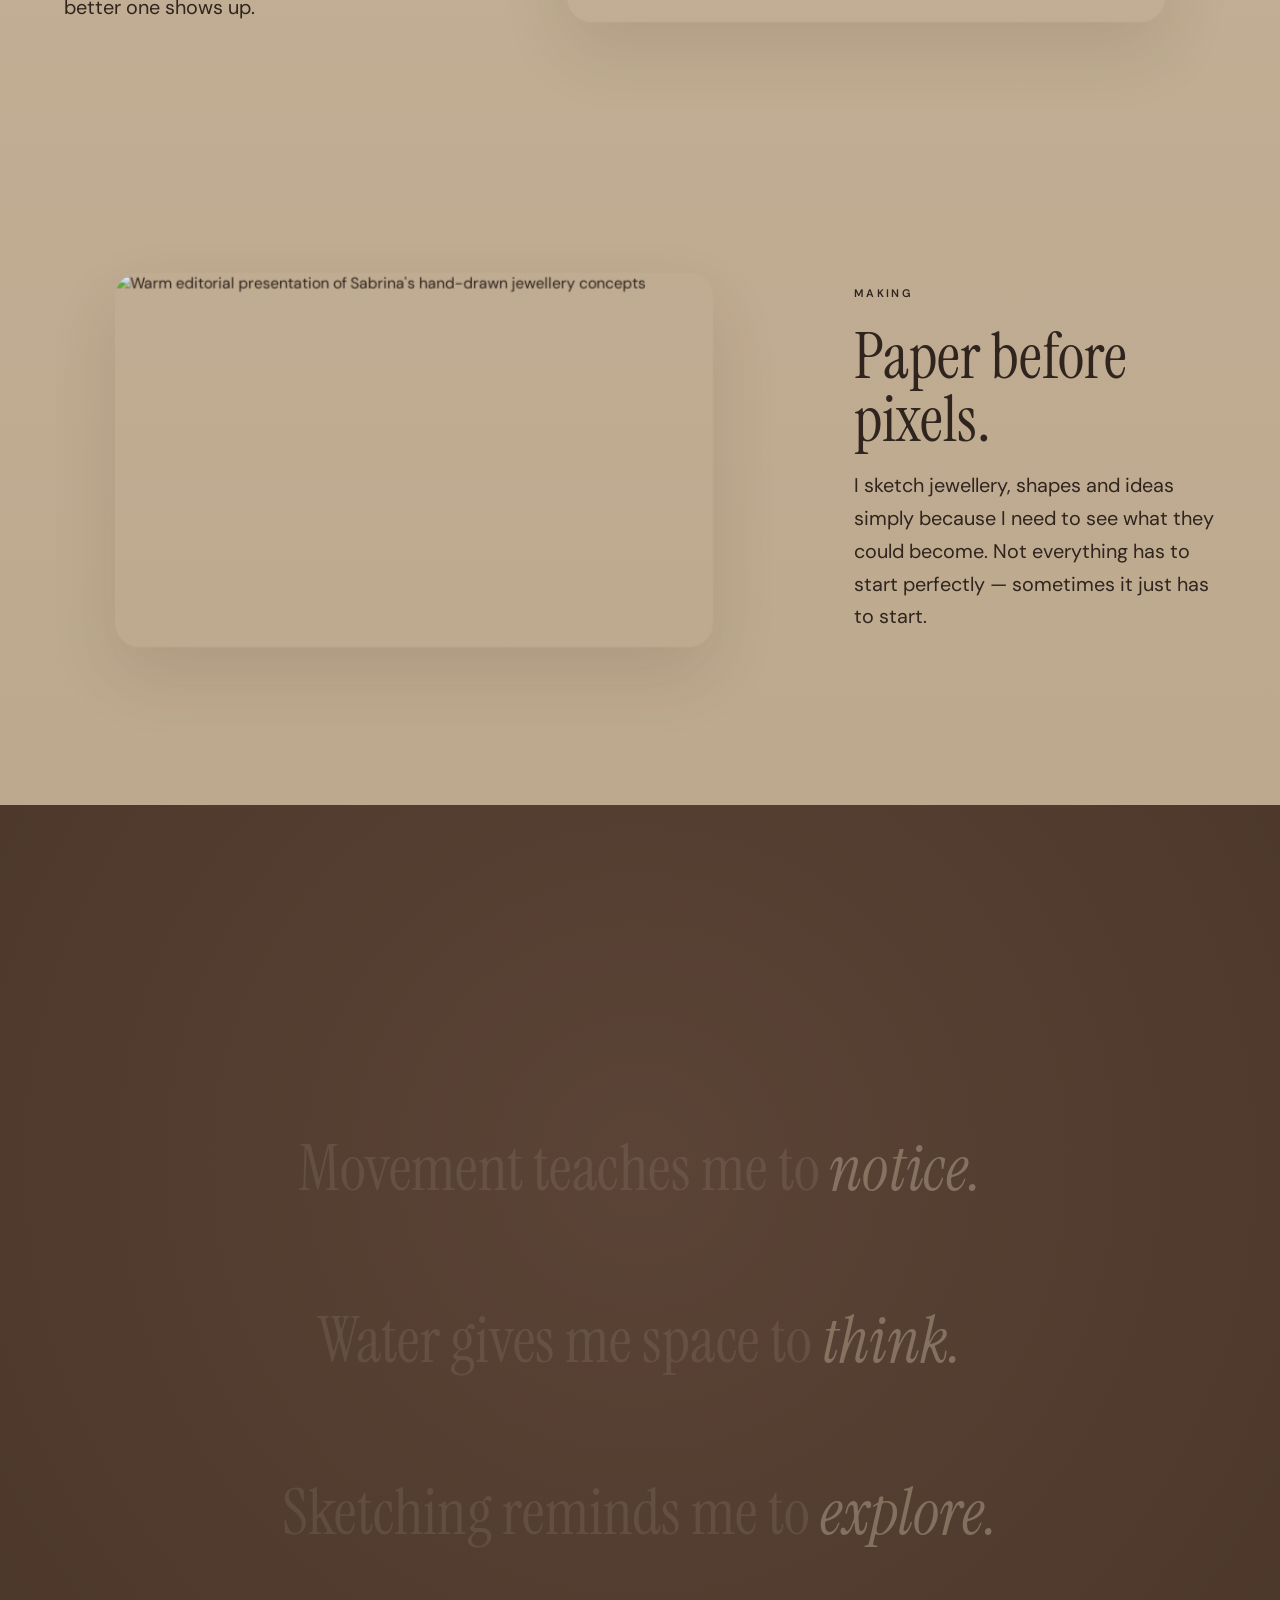
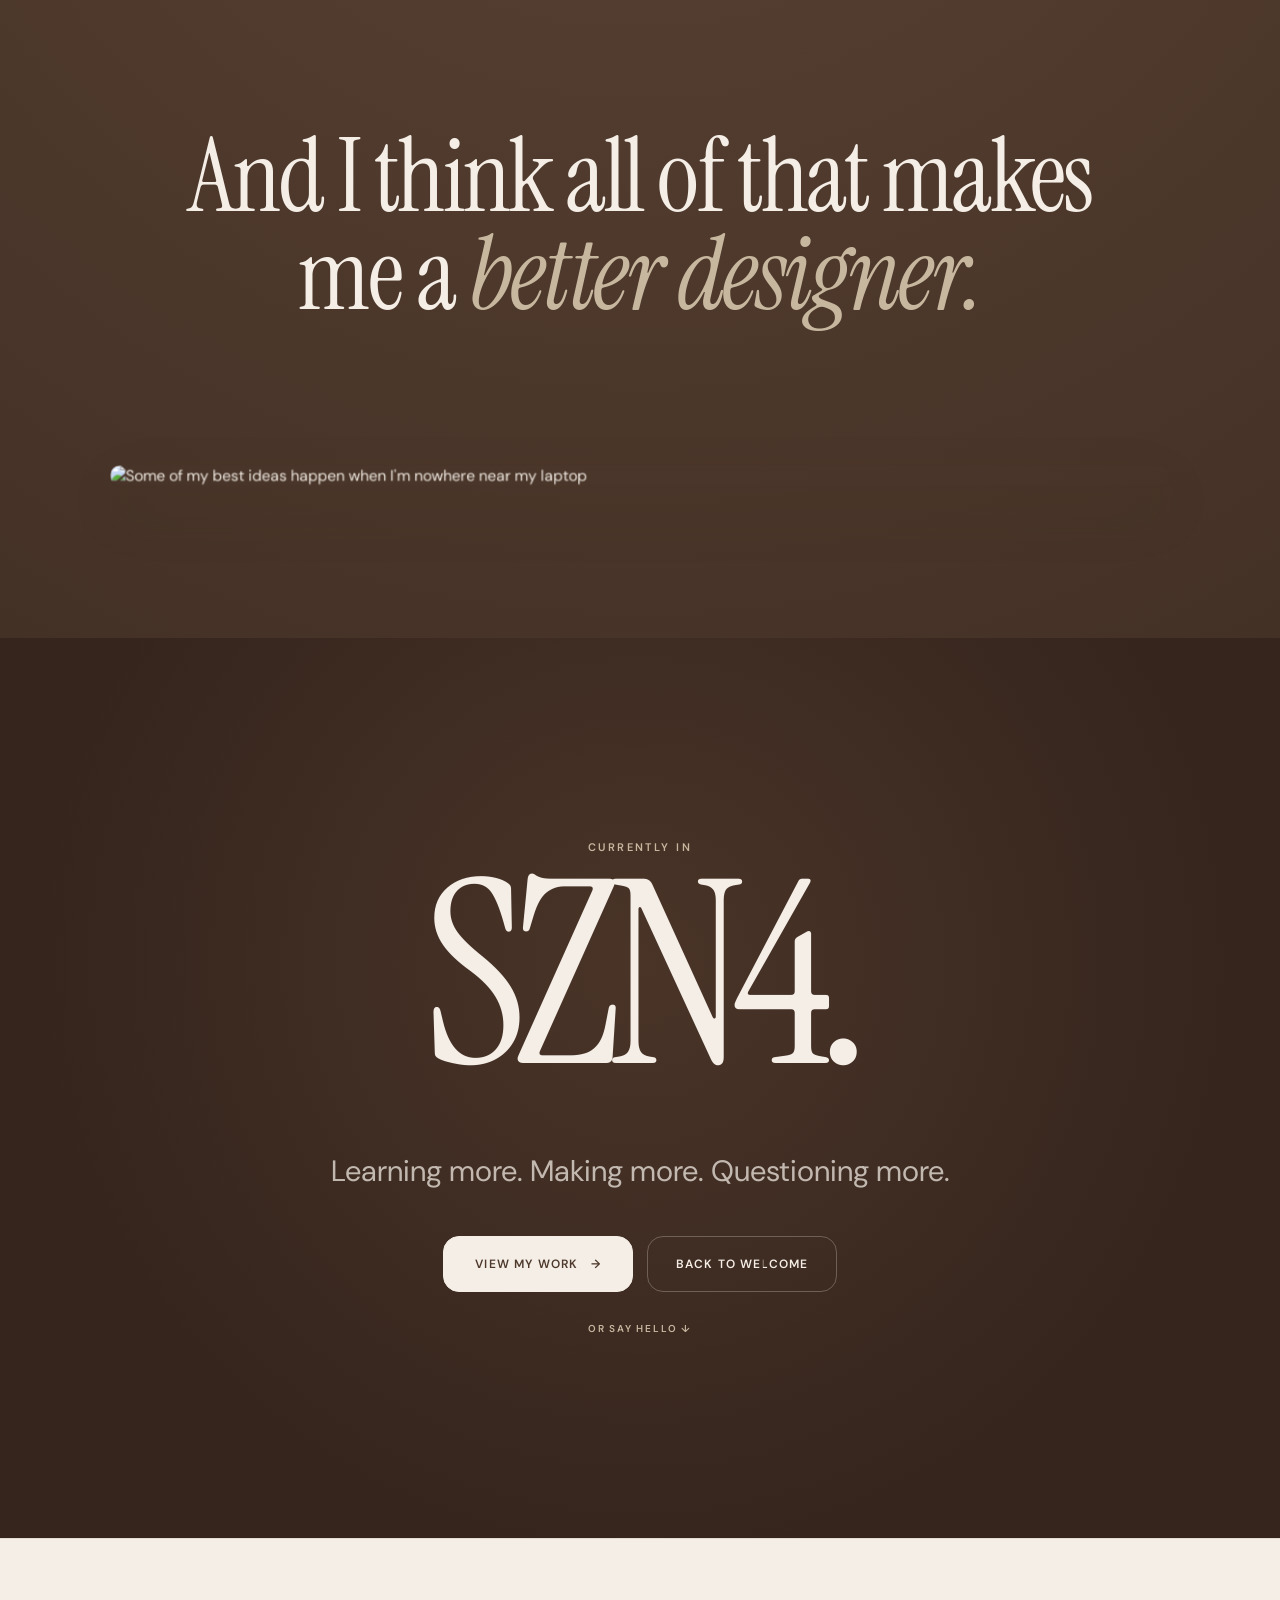
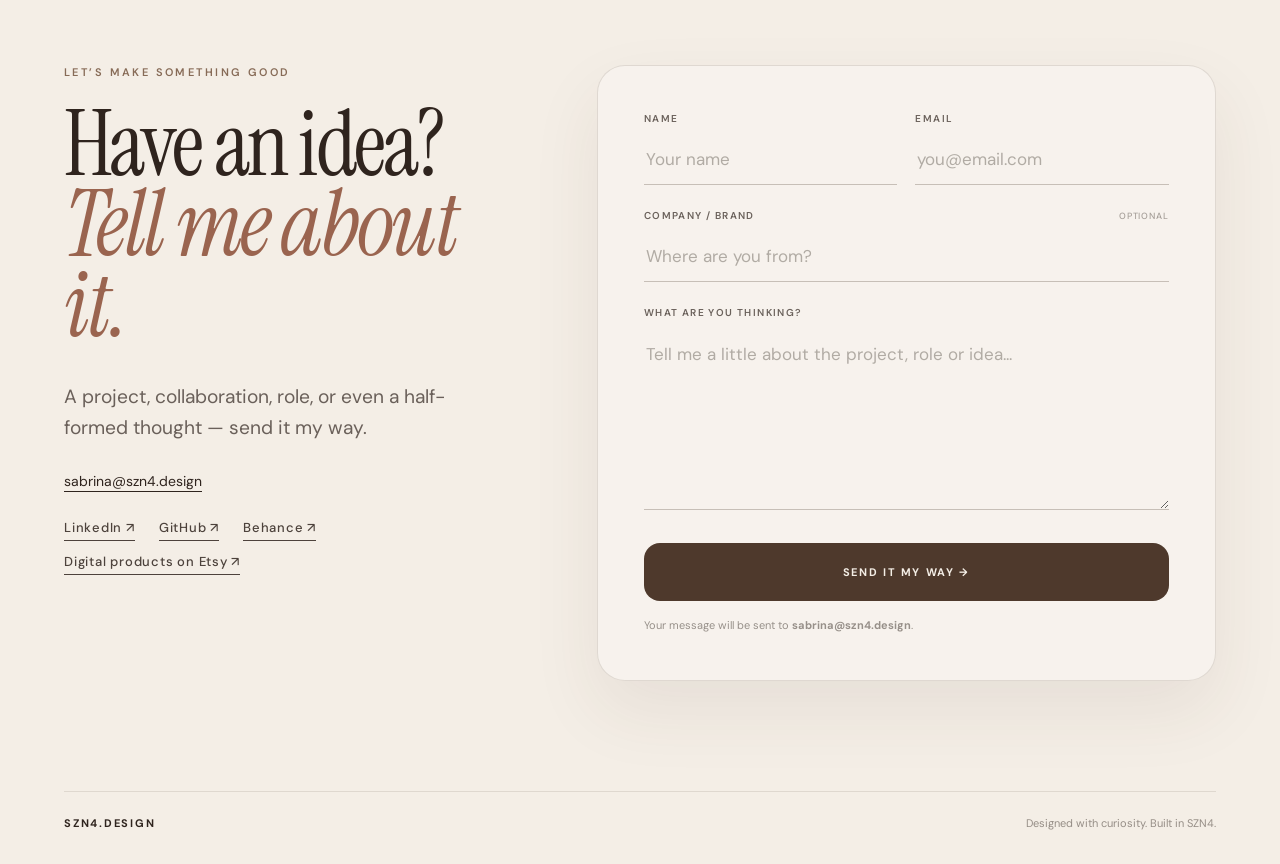
==== commit 9ae1399a: "Add SZN4 mark to nav and favicons; link GitHub repos on case studies; refresh README Co-Authored-By:" ====
--- a/about-me/index.html
+++ b/about-me/index.html
@@ -11,11 +11,11 @@
 <link crossorigin="" href="https://fonts.gstatic.com" rel="preconnect"/>
 <link href="https://fonts.googleapis.com/css2?family=DM+Sans:wght@400;500;600;700&amp;family=Instrument+Serif:ital@0;1&amp;display=swap" rel="stylesheet"/>
 <link href="/about-me/styles.css" rel="stylesheet"/>
-<link href="/assets/site.css" rel="stylesheet"/><link href="https://www.szn4.design/about-me/" rel="canonical"/></head>
+<link href="/assets/site.css" rel="stylesheet"/><link href="https://www.szn4.design/about-me/" rel="canonical"/><link rel="icon" href="/assets/brand/favicon.svg" type="image/svg+xml"><link rel="icon" href="/assets/brand/favicon-32.png" sizes="32x32" type="image/png"><link rel="apple-touch-icon" href="/assets/brand/apple-touch-icon.png"></head>
 <body>
 <div aria-hidden="true" class="grain"></div>
 <div aria-hidden="true" class="scroll-progress"><span id="progressBar"></span></div>
-<a class="skip-link" href="#main">Skip to content</a><header class="portfolio-nav"><a aria-label="SZN4 home" class="wordmark" href="/">SZN4.DESIGN</a><nav aria-label="Primary navigation"><a href="/ui-ux-projects/">Work</a><a aria-current="page" href="/about-me/">About</a><a href="/about-me/#contact">Contact</a></nav><div class="nav-social"><a href="https://www.linkedin.com/in/sabrina-mohammed-31694483/" target="_blank" rel="noopener noreferrer" aria-label="LinkedIn (opens in new tab)" title="LinkedIn"><svg viewBox="0 0 24 24" width="16" height="16" aria-hidden="true" focusable="false"><path fill="currentColor" d="M20.447 20.452h-3.554v-5.569c0-1.328-.027-3.037-1.852-3.037-1.853 0-2.136 1.445-2.136 2.939v5.667H9.351V9h3.414v1.561h.046c.477-.9 1.637-1.85 3.37-1.85 3.601 0 4.267 2.37 4.267 5.455v6.286zM5.337 7.433c-1.144 0-2.063-.926-2.063-2.065 0-1.138.92-2.063 2.063-2.063 1.14 0 2.064.925 2.064 2.063 0 1.139-.925 2.065-2.064 2.065zm1.782 13.019H3.555V9h3.564v11.452zM22.225 0H1.771C.792 0 0 .774 0 1.729v20.542C0 23.227.792 24 1.771 24h20.451C23.2 24 24 23.227 24 22.271V1.729C24 .774 23.2 0 22.222 0h.003z"/></svg></a><a href="https://github.com/SZN4Design" target="_blank" rel="noopener noreferrer" aria-label="GitHub (opens in new tab)" title="GitHub"><svg viewBox="0 0 24 24" width="16" height="16" aria-hidden="true" focusable="false"><path fill="currentColor" d="M12 .297c-6.63 0-12 5.373-12 12 0 5.303 3.438 9.8 8.205 11.385.6.113.82-.258.82-.577 0-.285-.01-1.04-.015-2.04-3.338.724-4.042-1.61-4.042-1.61C4.422 18.07 3.633 17.7 3.633 17.7c-1.087-.744.084-.729.084-.729 1.205.084 1.838 1.236 1.838 1.236 1.07 1.835 2.809 1.305 3.495.998.108-.776.417-1.305.76-1.605-2.665-.3-5.466-1.332-5.466-5.93 0-1.31.465-2.38 1.235-3.22-.135-.303-.54-1.523.105-3.176 0 0 1.005-.322 3.3 1.23.96-.267 1.98-.399 3-.405 1.02.006 2.04.138 3 .405 2.28-1.552 3.285-1.23 3.285-1.23.645 1.653.24 2.873.12 3.176.765.84 1.23 1.91 1.23 3.22 0 4.61-2.805 5.625-5.475 5.92.42.36.81 1.096.81 2.22 0 1.606-.015 2.896-.015 3.286 0 .315.21.69.825.57C20.565 22.092 24 17.592 24 12.297c0-6.627-5.373-12-12-12"/></svg></a><a href="https://www.behance.net/sabrinamohammed" target="_blank" rel="noopener noreferrer" aria-label="Behance (opens in new tab)" title="Behance"><svg viewBox="0 0 24 24" width="16" height="16" aria-hidden="true" focusable="false"><path fill="currentColor" d="M16.969 16.927a2.561 2.561 0 0 0 1.901.677 2.501 2.501 0 0 0 1.531-.475c.362-.235.636-.584.779-.99h2.585a5.091 5.091 0 0 1-1.9 2.896 5.292 5.292 0 0 1-3.091.88 5.839 5.839 0 0 1-2.284-.433 4.871 4.871 0 0 1-1.723-1.211 5.657 5.657 0 0 1-1.08-1.874 7.057 7.057 0 0 1-.383-2.393c-.005-.8.129-1.595.396-2.349a5.313 5.313 0 0 1 5.088-3.604 4.87 4.87 0 0 1 2.376.563c.661.362 1.231.87 1.668 1.485a6.2 6.2 0 0 1 .943 2.133c.194.821.263 1.666.205 2.508h-7.699c-.063.79.184 1.574.688 2.187ZM6.947 4.084a8.065 8.065 0 0 1 1.928.198 4.29 4.29 0 0 1 1.49.638c.418.303.748.711.958 1.182.241.579.357 1.203.341 1.83a3.506 3.506 0 0 1-.506 1.961 3.726 3.726 0 0 1-1.503 1.287 3.588 3.588 0 0 1 2.027 1.437c.464.747.697 1.615.67 2.494a4.593 4.593 0 0 1-.423 2.032 3.945 3.945 0 0 1-1.163 1.413 5.114 5.114 0 0 1-1.683.807 7.135 7.135 0 0 1-1.928.259H0V4.084h6.947Zm-.235 12.9c.308.004.616-.029.916-.099a2.18 2.18 0 0 0 .766-.332c.228-.158.411-.371.534-.619.142-.317.208-.663.191-1.009a2.08 2.08 0 0 0-.642-1.715 2.618 2.618 0 0 0-1.696-.505h-3.54v4.279h3.471Zm13.635-5.967a2.13 2.13 0 0 0-1.654-.619 2.336 2.336 0 0 0-1.163.259 2.474 2.474 0 0 0-.738.62 2.359 2.359 0 0 0-.396.792c-.074.239-.12.485-.137.734h4.769a3.239 3.239 0 0 0-.679-1.785l-.002-.001Zm-13.813-.648a2.254 2.254 0 0 0 1.423-.433c.399-.355.607-.88.56-1.413a1.916 1.916 0 0 0-.178-.891 1.298 1.298 0 0 0-.495-.533 1.851 1.851 0 0 0-.711-.274 3.966 3.966 0 0 0-.835-.073H3.241v3.631h3.293v-.014ZM21.62 5.122h-5.976v1.527h5.976V5.122Z"/></svg></a><a href="https://www.etsy.com/ca/shop/SZN4Design" target="_blank" rel="noopener noreferrer" aria-label="Digital products on Etsy (opens in new tab)" title="Digital products on Etsy"><svg viewBox="0 0 24 24" width="16" height="16" aria-hidden="true" focusable="false"><path fill="currentColor" d="M8.559 2.445c0-.325.033-.52.59-.52h7.465c1.3 0 2.02 1.11 2.54 3.193l.42 1.666h1.27c.23-4.728.43-6.784.43-6.784s-3.196.36-5.09.36H6.635L1.521.196v1.37l1.725.326c1.21.24 1.5.496 1.6 1.606 0 0 .11 3.27.11 8.64 0 5.385-.09 8.61-.09 8.61 0 .973-.39 1.333-1.59 1.573l-1.722.33V24l5.13-.165h8.55c1.935 0 6.39.165 6.39.165.105-1.17.75-6.48.855-7.064h-1.2l-1.284 2.91c-1.005 2.28-2.476 2.445-4.11 2.445h-4.906c-1.63 0-2.415-.64-2.415-2.05V12.8s3.62 0 4.79.096c.912.064 1.463.325 1.76 1.598l.39 1.695h1.41l-.09-4.278.192-4.305h-1.391l-.45 1.89c-.283 1.244-.48 1.47-1.754 1.6-1.666.17-4.815.14-4.815.14V2.45h-.05z"/></svg></a></div></header>
+<a class="skip-link" href="#main">Skip to content</a><header class="portfolio-nav"><a aria-label="SZN4 home" class="wordmark" href="/"><svg class="brand-mark" viewBox="0 0 40 40" width="30" height="30" aria-hidden="true" focusable="false"><path d="M22.09 5.15 A15 15 0 0 1 34.85 17.91" fill="none" stroke="currentColor" stroke-width="1.65" stroke-linecap="round"/><path d="M34.85 22.09 A15 15 0 0 1 22.09 34.85" fill="none" stroke="currentColor" stroke-width="1.65" stroke-linecap="round"/><path d="M17.91 34.85 A15 15 0 0 1 5.15 22.09" fill="none" stroke="currentColor" stroke-width="1.65" stroke-linecap="round"/><path d="M5.15 17.91 A15 15 0 0 1 17.91 5.15" fill="none" stroke="currentColor" stroke-width="1.65" stroke-linecap="round"/><circle cx="20.00" cy="5.00" r="2.06" fill="#C8B79F"/><path d="M17.520500000000002 28.91Q17.149250000000002 28.91 17.149250000000002 28.6625Q17.149250000000002 28.39025 17.520500000000002 28.34075L18.68375 28.19225Q19.228250000000003 28.118 19.426250000000003 27.932375Q19.62425 27.74675 19.72325 27.2765L20.46575 24.083750000000002Q20.54 23.7125 20.168750000000003 23.7125H15.1445Q14.7485 23.7125 14.7485 23.4155Q14.7485 23.267 14.859875 23.09375Q14.971250000000001 22.9205 15.1445 22.673000000000002L23.708000000000002 11.337499999999999Q23.88125 11.09 24.1535 11.09H24.6485Q24.8465 11.09 24.883625000000002 11.201374999999999Q24.92075 11.312749999999998 24.77225 11.510749999999998L16.4315 21.98Q16.184 22.3265 16.5305 22.3265H20.54Q20.86175 22.3265 20.936 22.0295L22.0745 17.128999999999998Q22.14875 16.8815 22.421 16.732999999999997L23.38625 16.213250000000002Q23.58425 16.0895 23.695625 16.16375Q23.807000000000002 16.238 23.7575 16.436L22.495250000000002 21.98Q22.421 22.3265 22.74275 22.3265H23.83175Q24.1535 22.3265 24.079250000000002 22.6235L23.88125 23.4155Q23.807000000000002 23.7125 23.51 23.7125H22.421Q22.0745 23.7125 22.00025 24.059L21.25775 27.2765Q21.15875 27.79625 21.270125 27.981875000000002Q21.381500000000003 28.1675 21.8765 28.24175L22.322000000000003 28.316Q22.54475 28.34075 22.619 28.427374999999998Q22.69325 28.514 22.69325 28.613Q22.69325 28.91 22.24775 28.91Z" fill="currentColor"/></svg><span>SZN4.DESIGN</span></a><nav aria-label="Primary navigation"><a href="/ui-ux-projects/">Work</a><a aria-current="page" href="/about-me/">About</a><a href="/about-me/#contact">Contact</a></nav><div class="nav-social"><a href="https://www.linkedin.com/in/sabrina-mohammed-31694483/" target="_blank" rel="noopener noreferrer" aria-label="LinkedIn (opens in new tab)" title="LinkedIn"><svg viewBox="0 0 24 24" width="16" height="16" aria-hidden="true" focusable="false"><path fill="currentColor" d="M20.447 20.452h-3.554v-5.569c0-1.328-.027-3.037-1.852-3.037-1.853 0-2.136 1.445-2.136 2.939v5.667H9.351V9h3.414v1.561h.046c.477-.9 1.637-1.85 3.37-1.85 3.601 0 4.267 2.37 4.267 5.455v6.286zM5.337 7.433c-1.144 0-2.063-.926-2.063-2.065 0-1.138.92-2.063 2.063-2.063 1.14 0 2.064.925 2.064 2.063 0 1.139-.925 2.065-2.064 2.065zm1.782 13.019H3.555V9h3.564v11.452zM22.225 0H1.771C.792 0 0 .774 0 1.729v20.542C0 23.227.792 24 1.771 24h20.451C23.2 24 24 23.227 24 22.271V1.729C24 .774 23.2 0 22.222 0h.003z"/></svg></a><a href="https://github.com/SZN4Design" target="_blank" rel="noopener noreferrer" aria-label="GitHub (opens in new tab)" title="GitHub"><svg viewBox="0 0 24 24" width="16" height="16" aria-hidden="true" focusable="false"><path fill="currentColor" d="M12 .297c-6.63 0-12 5.373-12 12 0 5.303 3.438 9.8 8.205 11.385.6.113.82-.258.82-.577 0-.285-.01-1.04-.015-2.04-3.338.724-4.042-1.61-4.042-1.61C4.422 18.07 3.633 17.7 3.633 17.7c-1.087-.744.084-.729.084-.729 1.205.084 1.838 1.236 1.838 1.236 1.07 1.835 2.809 1.305 3.495.998.108-.776.417-1.305.76-1.605-2.665-.3-5.466-1.332-5.466-5.93 0-1.31.465-2.38 1.235-3.22-.135-.303-.54-1.523.105-3.176 0 0 1.005-.322 3.3 1.23.96-.267 1.98-.399 3-.405 1.02.006 2.04.138 3 .405 2.28-1.552 3.285-1.23 3.285-1.23.645 1.653.24 2.873.12 3.176.765.84 1.23 1.91 1.23 3.22 0 4.61-2.805 5.625-5.475 5.92.42.36.81 1.096.81 2.22 0 1.606-.015 2.896-.015 3.286 0 .315.21.69.825.57C20.565 22.092 24 17.592 24 12.297c0-6.627-5.373-12-12-12"/></svg></a><a href="https://www.behance.net/sabrinamohammed" target="_blank" rel="noopener noreferrer" aria-label="Behance (opens in new tab)" title="Behance"><svg viewBox="0 0 24 24" width="16" height="16" aria-hidden="true" focusable="false"><path fill="currentColor" d="M16.969 16.927a2.561 2.561 0 0 0 1.901.677 2.501 2.501 0 0 0 1.531-.475c.362-.235.636-.584.779-.99h2.585a5.091 5.091 0 0 1-1.9 2.896 5.292 5.292 0 0 1-3.091.88 5.839 5.839 0 0 1-2.284-.433 4.871 4.871 0 0 1-1.723-1.211 5.657 5.657 0 0 1-1.08-1.874 7.057 7.057 0 0 1-.383-2.393c-.005-.8.129-1.595.396-2.349a5.313 5.313 0 0 1 5.088-3.604 4.87 4.87 0 0 1 2.376.563c.661.362 1.231.87 1.668 1.485a6.2 6.2 0 0 1 .943 2.133c.194.821.263 1.666.205 2.508h-7.699c-.063.79.184 1.574.688 2.187ZM6.947 4.084a8.065 8.065 0 0 1 1.928.198 4.29 4.29 0 0 1 1.49.638c.418.303.748.711.958 1.182.241.579.357 1.203.341 1.83a3.506 3.506 0 0 1-.506 1.961 3.726 3.726 0 0 1-1.503 1.287 3.588 3.588 0 0 1 2.027 1.437c.464.747.697 1.615.67 2.494a4.593 4.593 0 0 1-.423 2.032 3.945 3.945 0 0 1-1.163 1.413 5.114 5.114 0 0 1-1.683.807 7.135 7.135 0 0 1-1.928.259H0V4.084h6.947Zm-.235 12.9c.308.004.616-.029.916-.099a2.18 2.18 0 0 0 .766-.332c.228-.158.411-.371.534-.619.142-.317.208-.663.191-1.009a2.08 2.08 0 0 0-.642-1.715 2.618 2.618 0 0 0-1.696-.505h-3.54v4.279h3.471Zm13.635-5.967a2.13 2.13 0 0 0-1.654-.619 2.336 2.336 0 0 0-1.163.259 2.474 2.474 0 0 0-.738.62 2.359 2.359 0 0 0-.396.792c-.074.239-.12.485-.137.734h4.769a3.239 3.239 0 0 0-.679-1.785l-.002-.001Zm-13.813-.648a2.254 2.254 0 0 0 1.423-.433c.399-.355.607-.88.56-1.413a1.916 1.916 0 0 0-.178-.891 1.298 1.298 0 0 0-.495-.533 1.851 1.851 0 0 0-.711-.274 3.966 3.966 0 0 0-.835-.073H3.241v3.631h3.293v-.014ZM21.62 5.122h-5.976v1.527h5.976V5.122Z"/></svg></a><a href="https://www.etsy.com/ca/shop/SZN4Design" target="_blank" rel="noopener noreferrer" aria-label="Digital products on Etsy (opens in new tab)" title="Digital products on Etsy"><svg viewBox="0 0 24 24" width="16" height="16" aria-hidden="true" focusable="false"><path fill="currentColor" d="M8.559 2.445c0-.325.033-.52.59-.52h7.465c1.3 0 2.02 1.11 2.54 3.193l.42 1.666h1.27c.23-4.728.43-6.784.43-6.784s-3.196.36-5.09.36H6.635L1.521.196v1.37l1.725.326c1.21.24 1.5.496 1.6 1.606 0 0 .11 3.27.11 8.64 0 5.385-.09 8.61-.09 8.61 0 .973-.39 1.333-1.59 1.573l-1.722.33V24l5.13-.165h8.55c1.935 0 6.39.165 6.39.165.105-1.17.75-6.48.855-7.064h-1.2l-1.284 2.91c-1.005 2.28-2.476 2.445-4.11 2.445h-4.906c-1.63 0-2.415-.64-2.415-2.05V12.8s3.62 0 4.79.096c.912.064 1.463.325 1.76 1.598l.39 1.695h1.41l-.09-4.278.192-4.305h-1.391l-.45 1.89c-.283 1.244-.48 1.47-1.754 1.6-1.666.17-4.815.14-4.815.14V2.45h-.05z"/></svg></a></div></header>
 <main id="main">
 <!-- CHAPTER 1: INTRO -->
 <section class="chapter hero theme-dark" data-theme="dark">
--- a/assets/site.css
+++ b/assets/site.css
@@ -21,3 +21,8 @@
 .portfolio-nav nav{margin-left:auto}
 @media(max-width:600px){.nav-social{gap:0;margin-left:8px;padding-left:6px}.nav-social a{width:30px;height:30px}.nav-social svg{width:14px;height:14px}}
 @media(max-width:400px){.portfolio-nav{padding:0 14px}.portfolio-nav nav{gap:12px}}
+
+.portfolio-nav .wordmark{display:inline-flex;align-items:center;gap:10px}
+.brand-mark{flex:none;display:block}
+@media(max-width:600px){.portfolio-nav .wordmark{gap:7px}.brand-mark{width:22px;height:22px}}
+@media(max-width:400px){.portfolio-nav .wordmark span{display:none}.brand-mark{width:28px;height:28px}}
